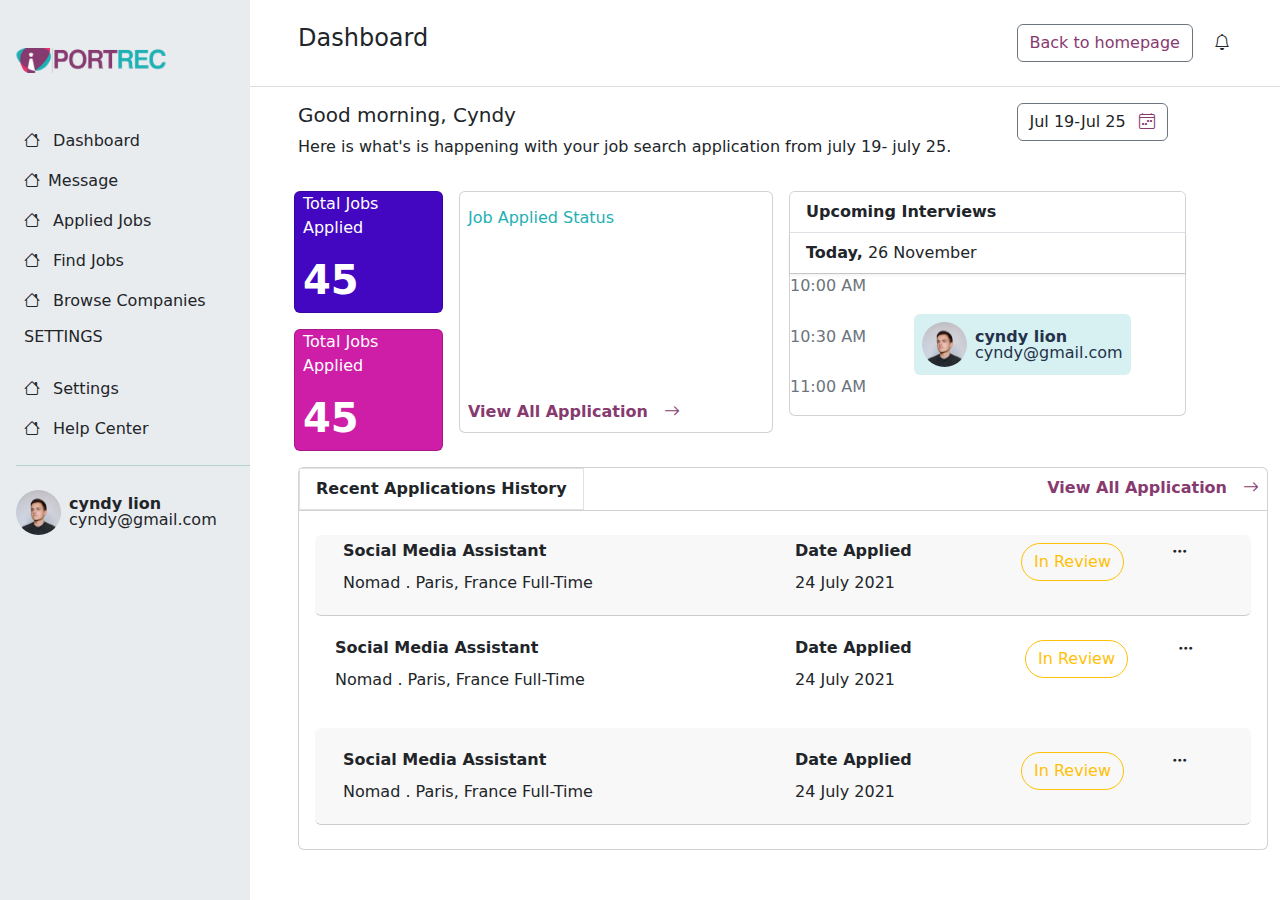
==== index.html @ 96288371 "portrec dashboard" ====
<!DOCTYPE html>
<html lang="en">
  <head>
    <meta charset="UTF-8" />
    <meta name="viewport" content="width=device-width, initial-scale=1.0" />
    <title>Portrec</title>
    <link rel="stylesheet" href="./css/styles.css" />
    <link rel="stylesheet" href="./icons/bootstrap-icons.min.css" />
    <link
      rel="stylesheet"
      href="https://cdn.jsdelivr.net/npm/bootstrap-icons@1.11.3/font/bootstrap-icons.min.css"
    />
    <link rel="stylesheet" href="./style.css">
  </head>
 

  <body>
    <div class="wrapper">
      <div class="sidebar ps-3">
        <div class="logo pt-5">
          <img
            src="./images/site_logo_1600674075 1.png"
            alt="img-fluid"
            class="img"
          />
        </div>
        <div class="mt-5 ps-2">
          <ul class="navbar-nav">
            <li class="nav-item">
              <a href="#" class="nav-link anchor text-capitalize"
                ><i class="bi bi-house pe-2"></i> Dashboard</a
              >
            </li>
            <li class="nav-item">
              <a href="#" class="nav-link anchor text-capitalize"
                ><i class="bi bi-house pe-2"></i>Message</a
              >
            </li>
            <li class="nav-item">
              <a href="#" class="nav-link anchor text-capitalize"
                ><i class="bi bi-house pe-2"></i> applied jobs</a
              >
            </li>
            <li class="nav-item">
              <a href="#" class="nav-link anchor text-capitalize"
                ><i class="bi bi-house pe-2"></i> find jobs</a
              >
            </li>
            <li class="nav-item">
              <a href="#" class="nav-link anchor text-capitalize"
                ><i class="bi bi-house pe-2"></i> browse companies</a
              >
            </li>
          </ul>
          <p class="text-uppercase py-1">settings</p>
          <ul class="navbar-nav mb-2">
            <li class="nav-item">
              <a href="#" class="nav-link anchor text-capitalize"
                ><i class="bi bi-house pe-2"></i> settings</a
              >
            </li>
            <li class="nav-item">
              <a href="#" class="nav-link anchor text-capitalize"
                ><i class="bi bi-house pe-2"></i> help center</a
              >
            </li>
          </ul>
        </div>

        <hr class="text-success w-100" />
        <div class="d-flex align-items-center mt-4">
          <img
            src="./images/alex-suprun-ZHvM3XIOHoE-unsplash 1.png"
            alt="img"
            class="img-fluid rounded-circle"
          />
          <div class="lh-1 ps-2">
            <span class="fw-bold">cyndy lion</span>
            <span><a class="nav-link ">cyndy@gmail.com</a></span>
          </div>
        </div>
      </div>

      <main class="main">

        
            <div class="container top">
                <div class="row my-4 mx-4">
                  <div class="col-md-9">
                    <h1 class="fs-4 navbar-brand">Dashboard</h1>
                  </div>
                  <div class="col-md-3  top-right ">
                    <a class="btn border-secondary " href="./landingpage.html" type="button">
                      Back to homepage
                    </a>
                    <i class="bi bi-bell ps-3"></i>
                  </div>
                 
                </div>
                
                <div class="col-md-3  ">
                <button class="btn btn-primary toggle" type="button" data-bs-toggle="offcanvas" data-bs-target="#staticBackdrop" aria-controls="staticBackdrop">
                    <i class="bi bi-list"></i>
                  </button>
                  
                  <div class="offcanvas offcanvas-start" data-bs-backdrop="static" tabindex="-1" id="staticBackdrop" aria-labelledby="staticBackdropLabel">
                    <div class="offcanvas-header">
                      <img src="./images/site_logo_1600674075 1.png" class="offcanvas-title  img" id="staticBackdropLabel">
                      <button type="button" class="btn-close" data-bs-dismiss="offcanvas" aria-label="Close"></button>
                    </div>
                    <div class="offcanvas-body">
                        <div class="mt-5 ps-2">
                            <ul class="navbar-nav">
                              <li class="nav-item">
                                <a href="#" class="nav-link anchor text-capitalize"
                                  ><i class="bi bi-house pe-2"></i> Dashboard</a
                                >
                              </li>
                              <li class="nav-item">
                                <a href="#" class="nav-link anchor text-capitalize"
                                  ><i class="bi bi-house pe-2"></i>Message</a
                                >
                              </li>
                              <li class="nav-item">
                                <a href="#" class="nav-link anchor text-capitalize"
                                  ><i class="bi bi-house pe-2"></i> applied jobs</a
                                >
                              </li>
                              <li class="nav-item">
                                <a href="#" class="nav-link anchor text-capitalize"
                                  ><i class="bi bi-house pe-2"></i> find jobs</a
                                >
                              </li>
                              <li class="nav-item">
                                <a href="#" class="nav-link anchor text-capitalize"
                                  ><i class="bi bi-house pe-2"></i> browse companies</a
                                >
                              </li>
                            </ul>
                            <p class="text-uppercase py-1">settings</p>
                            <ul class="navbar-nav mb-2">
                              <li class="nav-item">
                                <a href="#" class="nav-link anchor text-capitalize"
                                  ><i class="bi bi-house pe-2"></i> settings</a
                                >
                              </li>
                              <li class="nav-item">
                                <a href="#" class="nav-link anchor text-capitalize"
                                  ><i class="bi bi-house pe-2"></i> help center</a
                                >
                              </li>
                            </ul>
                          </div>
                          <hr class="text-success w-100" />
                          <a class="btn border-secondary " href="./landingpage.html" type="button">
                            Back to homepage
                          </a>
                          <i class="bi bi-bell ps-3"></i>
                          <div class="d-flex align-items-center mt-4">
                            <img
                              src="./images/alex-suprun-ZHvM3XIOHoE-unsplash 1.png"
                              alt="img"
                              class="img-fluid rounded-circle"
                            />
                            <div class="lh-1 ps-2">
                              <span class="fw-bold">cyndy lion</span>
                              <span><a class="nav-link ">cyndy@gmail.com</a></span>
                            </div>
                          </div>
                    </div>
                  </div>
              </div>
              </div>
        
        <hr class="text-secondary">

      <div class="container">
        <div class="row mx-4">
            <div class="col-md-9">
                <h3 class="fs-5">Good morning, Cyndy</h3>
                <p class="fw-light">Here is what's is happening with your job search application  from july 19- july 25.</p>
            </div>
            <div class="col-md-3 ">
                <button class="btn border-secondary border text-dark" type="button">Jul 19-Jul 25 <i class="bi bi-calendar4-week ps-2 "></i></button>

            </div>
        </div>
      </div>

      <div class="container mt-3">
        <div class="row g-3 ms-4">
            <div class="col-md-2">
                <div class="card ps-2 text-white top-div">
                    <p class=" text-capitalize">total jobs applied</p>
                    <h1 class="fw-bold">45</h1>
                </div>
                
                    <div class="card ps-2 text-white  down-div  mt-3">
                        <p class=" text-capitalize">total jobs applied</p>
                        <h1 class="fw-bold">45</h1>
                    </div>
                
            </div>
            <div class="col-md-4">
                <div class="card">
                    <h6 class="h6 text-capitalize  pt-3 text-shadow ps-2">job applied status</h6>
                    <div class="doughnut-chart">
                        <canvas id="myDoughnutChart" width="150" height="150"></canvas>

                    </div>
                    <a href="" class="text-capitalize nav-link a fw-bold p-2">view all application<i class="bi bi-arrow-right ps-3"></i></a>
                </div>
            </div>
            <div class="col-md-5">
                <div class="card">
                    <ul class="list-group list-group-flush">
                        <li class="list-group-item fw-bold text-capitalize">upcoming interviews</li>
                        <li class="list-group-item text-capitalize shadow-sm"><span class="fw-bold ">today,</span> 26 november</li>
                    </ul>
                    <div class="d-flex text-secondary align-items-center justify-content-round">
                        <p class="text-uppercase">10:00 am</p>

                        <hr>
                        
                    </div>
                    <div class="d-flex text-secondary align-items-center justify-content-round">
                        <p class="text-uppercase">10:30 am</p>
                        <div class="d-flex align-items-center ms-5 timer-box p-2 rounded">
                            <img
                              src="./images/alex-suprun-ZHvM3XIOHoE-unsplash 1.png"
                              alt="img"
                              class="img-fluid rounded-circle"
                            />
                            <div class="lh-1 ps-2 ">
                              <span class="fw-bold">cyndy lion</span>
                              <span><a class="nav-link">cyndy@gmail.com</a></span>
                            </div>
                          </div>
                        
                    </div>
                    <div class="d-flex text-secondary align-items-center justify-content-round">
                        <p class="text-uppercase">11:00 am</p>

                        <hr>
                        
                    </div>
                </div>
            </div>
        </div>
      </div>
       <div class="container mt-3">
        <div class="row ms-4">
            <div class="col-md-12">
                <div class="card">
                   
                    <ul class="list-group list-group-flush ">
                        <div class="d-flex justify-content-between ">
                        <li class="list-group-item fw-bold text-capitalize">Recent Applications History</li>
                        <a href="" class="text-capitalize nav-link a fw-bold p-2 text-end">view all application<i class="bi bi-arrow-right ps-3"></i></a>
                    </div>
                      </ul>
                   <div class="card-header mx-3 my-4 rounded lh-1 ">
                    <div class="container">
                        <div class="row">
                            <div class="col-md-6">
                                <div class="d-flex">

                                    <div>
                                        <p class="fw-bold">Social Media Assistant</p>
                                        <p class="fw-light text-capitalize">nomad . paris, france full-time</p>
                                    </div>
                                </div>
                            </div>

                            <div class="col-md-3">
                                <p class="fw-bold text-capitalize">date applied</p>
                                <span class="fw-light text-capitalize">24 july 2021</span>
                            </div>
                            <div class="col-md-2">
                                <button class="btn text-warning border-warning text-capitalize rounded-pill">in review</button>
                            </div>
                            <div class="col-md-1">
                                <i class="bi bi-three-dots"></i>
                            </div>
                        </div>
                    </div>
                   </div>
                   <div class="card-text mx-4  rounded lh-1 ">
                    <div class="container">
                        <div class="row">
                            <div class="col-md-6">
                                <div class="d-flex">

                                    <div>
                                        <p class="fw-bold">Social Media Assistant</p>
                                        <p class="fw-light text-capitalize">nomad . paris, france full-time</p>
                                    </div>
                                </div>
                            </div>

                            <div class="col-md-3">
                                <p class="fw-bold text-capitalize">date applied</p>
                                <span class="fw-light text-capitalize">24 july 2021</span>
                            </div>
                            <div class="col-md-2">
                                <button class="btn text-warning border-warning text-capitalize rounded-pill">in review</button>
                            </div>
                            <div class="col-md-1">
                                <i class="bi bi-three-dots"></i>
                            </div>
                        </div>
                    </div>
                   </div>

                   <div class="card-header mx-3 my-4 rounded lh-1 ">
                    <div class="container ">
                        <div class="row pt-3">
                            <div class="col-md-6">
                                <div class="d-flex">

                                    <div>
                                        <p class="fw-bold">Social Media Assistant</p>
                                        <p class="fw-light text-capitalize">nomad . paris, france full-time</p>
                                    </div>
                                </div>
                            </div>

                            <div class="col-md-3">
                                <p class="fw-bold text-capitalize">date applied</p>
                                <span class="fw-light text-capitalize">24 july 2021</span>
                            </div>
                            <div class="col-md-2">
                                <button class="btn text-warning border-warning text-capitalize rounded-pill">in review</button>
                            </div>
                            <div class="col-md-1">
                                <i class="bi bi-three-dots"></i>
                            </div>
                        </div>
                    </div>
                   </div>
                </div>
            </div>
        </div>
       </div>
       
      </main>
    </div>
    <script src="./js/doc.js">
        // Get the context of the canvas element we want to select
  var ctx = document.getElementById("myDoughnutChart").getContext("3d");

// Create the data for the chart
var data = {
  labels: ["Red", "Blue", "Yellow"],
  datasets: [{
    data: [300, 50, 100],
    backgroundColor: ["#FF6384", "#1EB0B4", "#FFCE56"],
    hoverBackgroundColor: ["#FF6384", "#1EB0B4", "#FFCE56"]
  }]
};

// Create the doughnut chart
var myDoughnutChart = new Chart(ctx, {
  type: 'doughnut',
  data: data
});
    </script>
  </body>
</html>
---- css/styles.css ----
@charset "UTF-8";/*!
 * Bootstrap  v5.3.3 (https://getbootstrap.com/)
 * Copyright 2011-2024 The Bootstrap Authors
 * Licensed under MIT (https://github.com/twbs/bootstrap/blob/main/LICENSE)
 */:root,[data-bs-theme=light]{--bs-blue:#0d6efd;--bs-indigo:#6610f2;--bs-purple:#6f42c1;--bs-pink:#d63384;--bs-red:#dc3545;--bs-orange:#fd7e14;--bs-yellow:#ffc107;--bs-green:#198754;--bs-teal:#20c997;--bs-cyan:#0dcaf0;--bs-black:#000;--bs-white:#fff;--bs-gray:#6c757d;--bs-gray-dark:#343a40;--bs-gray-100:#f8f9fa;--bs-gray-200:#e9ecef;--bs-gray-300:#dee2e6;--bs-gray-400:#ced4da;--bs-gray-500:#adb5bd;--bs-gray-600:#6c757d;--bs-gray-700:#495057;--bs-gray-800:#343a40;--bs-gray-900:#212529;--bs-primary:#0d6efd;--bs-secondary:#6c757d;--bs-success:#198754;--bs-info:#0dcaf0;--bs-warning:#ffc107;--bs-danger:#dc3545;--bs-light:#f8f9fa;--bs-dark:#212529;--bs-primary-rgb:13,110,253;--bs-secondary-rgb:108,117,125;--bs-success-rgb:25,135,84;--bs-info-rgb:13,202,240;--bs-warning-rgb:255,193,7;--bs-danger-rgb:220,53,69;--bs-light-rgb:248,249,250;--bs-dark-rgb:33,37,41;--bs-primary-text-emphasis:#052c65;--bs-secondary-text-emphasis:#2b2f32;--bs-success-text-emphasis:#0a3622;--bs-info-text-emphasis:#055160;--bs-warning-text-emphasis:#664d03;--bs-danger-text-emphasis:#58151c;--bs-light-text-emphasis:#495057;--bs-dark-text-emphasis:#495057;--bs-primary-bg-subtle:#cfe2ff;--bs-secondary-bg-subtle:#e2e3e5;--bs-success-bg-subtle:#d1e7dd;--bs-info-bg-subtle:#cff4fc;--bs-warning-bg-subtle:#fff3cd;--bs-danger-bg-subtle:#f8d7da;--bs-light-bg-subtle:#fcfcfd;--bs-dark-bg-subtle:#ced4da;--bs-primary-border-subtle:#9ec5fe;--bs-secondary-border-subtle:#c4c8cb;--bs-success-border-subtle:#a3cfbb;--bs-info-border-subtle:#9eeaf9;--bs-warning-border-subtle:#ffe69c;--bs-danger-border-subtle:#f1aeb5;--bs-light-border-subtle:#e9ecef;--bs-dark-border-subtle:#adb5bd;--bs-white-rgb:255,255,255;--bs-black-rgb:0,0,0;--bs-font-sans-serif:system-ui,-apple-system,"Segoe UI",Roboto,"Helvetica Neue","Noto Sans","Liberation Sans",Arial,sans-serif,"Apple Color Emoji","Segoe UI Emoji","Segoe UI Symbol","Noto Color Emoji";--bs-font-monospace:SFMono-Regular,Menlo,Monaco,Consolas,"Liberation Mono","Courier New",monospace;--bs-gradient:linear-gradient(180deg, rgba(255, 255, 255, 0.15), rgba(255, 255, 255, 0));--bs-body-font-family:var(--bs-font-sans-serif);--bs-body-font-size:1rem;--bs-body-font-weight:400;--bs-body-line-height:1.5;--bs-body-color:#212529;--bs-body-color-rgb:33,37,41;--bs-body-bg:#fff;--bs-body-bg-rgb:255,255,255;--bs-emphasis-color:#000;--bs-emphasis-color-rgb:0,0,0;--bs-secondary-color:rgba(33, 37, 41, 0.75);--bs-secondary-color-rgb:33,37,41;--bs-secondary-bg:#e9ecef;--bs-secondary-bg-rgb:233,236,239;--bs-tertiary-color:rgba(33, 37, 41, 0.5);--bs-tertiary-color-rgb:33,37,41;--bs-tertiary-bg:#f8f9fa;--bs-tertiary-bg-rgb:248,249,250;--bs-heading-color:inherit;--bs-link-color:#0d6efd;--bs-link-color-rgb:13,110,253;--bs-link-decoration:underline;--bs-link-hover-color:#0a58ca;--bs-link-hover-color-rgb:10,88,202;--bs-code-color:#d63384;--bs-highlight-color:#212529;--bs-highlight-bg:#fff3cd;--bs-border-width:1px;--bs-border-style:solid;--bs-border-color:#dee2e6;--bs-border-color-translucent:rgba(0, 0, 0, 0.175);--bs-border-radius:0.375rem;--bs-border-radius-sm:0.25rem;--bs-border-radius-lg:0.5rem;--bs-border-radius-xl:1rem;--bs-border-radius-xxl:2rem;--bs-border-radius-2xl:var(--bs-border-radius-xxl);--bs-border-radius-pill:50rem;--bs-box-shadow:0 0.5rem 1rem rgba(0, 0, 0, 0.15);--bs-box-shadow-sm:0 0.125rem 0.25rem rgba(0, 0, 0, 0.075);--bs-box-shadow-lg:0 1rem 3rem rgba(0, 0, 0, 0.175);--bs-box-shadow-inset:inset 0 1px 2px rgba(0, 0, 0, 0.075);--bs-focus-ring-width:0.25rem;--bs-focus-ring-opacity:0.25;--bs-focus-ring-color:rgba(13, 110, 253, 0.25);--bs-form-valid-color:#198754;--bs-form-valid-border-color:#198754;--bs-form-invalid-color:#dc3545;--bs-form-invalid-border-color:#dc3545}[data-bs-theme=dark]{color-scheme:dark;--bs-body-color:#dee2e6;--bs-body-color-rgb:222,226,230;--bs-body-bg:#212529;--bs-body-bg-rgb:33,37,41;--bs-emphasis-color:#fff;--bs-emphasis-color-rgb:255,255,255;--bs-secondary-color:rgba(222, 226, 230, 0.75);--bs-secondary-color-rgb:222,226,230;--bs-secondary-bg:#343a40;--bs-secondary-bg-rgb:52,58,64;--bs-tertiary-color:rgba(222, 226, 230, 0.5);--bs-tertiary-color-rgb:222,226,230;--bs-tertiary-bg:#2b3035;--bs-tertiary-bg-rgb:43,48,53;--bs-primary-text-emphasis:#6ea8fe;--bs-secondary-text-emphasis:#a7acb1;--bs-success-text-emphasis:#75b798;--bs-info-text-emphasis:#6edff6;--bs-warning-text-emphasis:#ffda6a;--bs-danger-text-emphasis:#ea868f;--bs-light-text-emphasis:#f8f9fa;--bs-dark-text-emphasis:#dee2e6;--bs-primary-bg-subtle:#031633;--bs-secondary-bg-subtle:#161719;--bs-success-bg-subtle:#051b11;--bs-info-bg-subtle:#032830;--bs-warning-bg-subtle:#332701;--bs-danger-bg-subtle:#2c0b0e;--bs-light-bg-subtle:#343a40;--bs-dark-bg-subtle:#1a1d20;--bs-primary-border-subtle:#084298;--bs-secondary-border-subtle:#41464b;--bs-success-border-subtle:#0f5132;--bs-info-border-subtle:#087990;--bs-warning-border-subtle:#997404;--bs-danger-border-subtle:#842029;--bs-light-border-subtle:#495057;--bs-dark-border-subtle:#343a40;--bs-heading-color:inherit;--bs-link-color:#6ea8fe;--bs-link-hover-color:#8bb9fe;--bs-link-color-rgb:110,168,254;--bs-link-hover-color-rgb:139,185,254;--bs-code-color:#e685b5;--bs-highlight-color:#dee2e6;--bs-highlight-bg:#664d03;--bs-border-color:#495057;--bs-border-color-translucent:rgba(255, 255, 255, 0.15);--bs-form-valid-color:#75b798;--bs-form-valid-border-color:#75b798;--bs-form-invalid-color:#ea868f;--bs-form-invalid-border-color:#ea868f}*,::after,::before{box-sizing:border-box}@media (prefers-reduced-motion:no-preference){:root{scroll-behavior:smooth}}body{margin:0;font-family:var(--bs-body-font-family);font-size:var(--bs-body-font-size);font-weight:var(--bs-body-font-weight);line-height:var(--bs-body-line-height);color:var(--bs-body-color);text-align:var(--bs-body-text-align);background-color:var(--bs-body-bg);-webkit-text-size-adjust:100%;-webkit-tap-highlight-color:transparent}hr{margin:1rem 0;color:inherit;border:0;border-top:var(--bs-border-width) solid;opacity:.25}.h1,.h2,.h3,.h4,.h5,.h6,h1,h2,h3,h4,h5,h6{margin-top:0;margin-bottom:.5rem;font-weight:500;line-height:1.2;color:var(--bs-heading-color)}.h1,h1{font-size:calc(1.375rem + 1.5vw)}@media (min-width:1200px){.h1,h1{font-size:2.5rem}}.h2,h2{font-size:calc(1.325rem + .9vw)}@media (min-width:1200px){.h2,h2{font-size:2rem}}.h3,h3{font-size:calc(1.3rem + .6vw)}@media (min-width:1200px){.h3,h3{font-size:1.75rem}}.h4,h4{font-size:calc(1.275rem + .3vw)}@media (min-width:1200px){.h4,h4{font-size:1.5rem}}.h5,h5{font-size:1.25rem}.h6,h6{font-size:1rem}p{margin-top:0;margin-bottom:1rem}abbr[title]{-webkit-text-decoration:underline dotted;text-decoration:underline dotted;cursor:help;-webkit-text-decoration-skip-ink:none;text-decoration-skip-ink:none}address{margin-bottom:1rem;font-style:normal;line-height:inherit}ol,ul{padding-left:2rem}dl,ol,ul{margin-top:0;margin-bottom:1rem}ol ol,ol ul,ul ol,ul ul{margin-bottom:0}dt{font-weight:700}dd{margin-bottom:.5rem;margin-left:0}blockquote{margin:0 0 1rem}b,strong{font-weight:bolder}.small,small{font-size:.875em}.mark,mark{padding:.1875em;color:var(--bs-highlight-color);background-color:var(--bs-highlight-bg)}sub,sup{position:relative;font-size:.75em;line-height:0;vertical-align:baseline}sub{bottom:-.25em}sup{top:-.5em}a{color:rgba(var(--bs-link-color-rgb),var(--bs-link-opacity,1));text-decoration:underline}a:hover{--bs-link-color-rgb:var(--bs-link-hover-color-rgb)}a:not([href]):not([class]),a:not([href]):not([class]):hover{color:inherit;text-decoration:none}code,kbd,pre,samp{font-family:var(--bs-font-monospace);font-size:1em}pre{display:block;margin-top:0;margin-bottom:1rem;overflow:auto;font-size:.875em}pre code{font-size:inherit;color:inherit;word-break:normal}code{font-size:.875em;color:var(--bs-code-color);word-wrap:break-word}a>code{color:inherit}kbd{padding:.1875rem .375rem;font-size:.875em;color:var(--bs-body-bg);background-color:var(--bs-body-color);border-radius:.25rem}kbd kbd{padding:0;font-size:1em}figure{margin:0 0 1rem}img,svg{vertical-align:middle}table{caption-side:bottom;border-collapse:collapse}caption{padding-top:.5rem;padding-bottom:.5rem;color:var(--bs-secondary-color);text-align:left}th{text-align:inherit;text-align:-webkit-match-parent}tbody,td,tfoot,th,thead,tr{border-color:inherit;border-style:solid;border-width:0}label{display:inline-block}button{border-radius:0}button:focus:not(:focus-visible){outline:0}button,input,optgroup,select,textarea{margin:0;font-family:inherit;font-size:inherit;line-height:inherit}button,select{text-transform:none}[role=button]{cursor:pointer}select{word-wrap:normal}select:disabled{opacity:1}[list]:not([type=date]):not([type=datetime-local]):not([type=month]):not([type=week]):not([type=time])::-webkit-calendar-picker-indicator{display:none!important}[type=button],[type=reset],[type=submit],button{-webkit-appearance:button}[type=button]:not(:disabled),[type=reset]:not(:disabled),[type=submit]:not(:disabled),button:not(:disabled){cursor:pointer}::-moz-focus-inner{padding:0;border-style:none}textarea{resize:vertical}fieldset{min-width:0;padding:0;margin:0;border:0}legend{float:left;width:100%;padding:0;margin-bottom:.5rem;font-size:calc(1.275rem + .3vw);line-height:inherit}@media (min-width:1200px){legend{font-size:1.5rem}}legend+*{clear:left}::-webkit-datetime-edit-day-field,::-webkit-datetime-edit-fields-wrapper,::-webkit-datetime-edit-hour-field,::-webkit-datetime-edit-minute,::-webkit-datetime-edit-month-field,::-webkit-datetime-edit-text,::-webkit-datetime-edit-year-field{padding:0}::-webkit-inner-spin-button{height:auto}[type=search]{-webkit-appearance:textfield;outline-offset:-2px}::-webkit-search-decoration{-webkit-appearance:none}::-webkit-color-swatch-wrapper{padding:0}::-webkit-file-upload-button{font:inherit;-webkit-appearance:button}::file-selector-button{font:inherit;-webkit-appearance:button}output{display:inline-block}iframe{border:0}summary{display:list-item;cursor:pointer}progress{vertical-align:baseline}[hidden]{display:none!important}.lead{font-size:1.25rem;font-weight:300}.display-1{font-size:calc(1.625rem + 4.5vw);font-weight:300;line-height:1.2}@media (min-width:1200px){.display-1{font-size:5rem}}.display-2{font-size:calc(1.575rem + 3.9vw);font-weight:300;line-height:1.2}@media (min-width:1200px){.display-2{font-size:4.5rem}}.display-3{font-size:calc(1.525rem + 3.3vw);font-weight:300;line-height:1.2}@media (min-width:1200px){.display-3{font-size:4rem}}.display-4{font-size:calc(1.475rem + 2.7vw);font-weight:300;line-height:1.2}@media (min-width:1200px){.display-4{font-size:3.5rem}}.display-5{font-size:calc(1.425rem + 2.1vw);font-weight:300;line-height:1.2}@media (min-width:1200px){.display-5{font-size:3rem}}.display-6{font-size:calc(1.375rem + 1.5vw);font-weight:300;line-height:1.2}@media (min-width:1200px){.display-6{font-size:2.5rem}}.list-unstyled{padding-left:0;list-style:none}.list-inline{padding-left:0;list-style:none}.list-inline-item{display:inline-block}.list-inline-item:not(:last-child){margin-right:.5rem}.initialism{font-size:.875em;text-transform:uppercase}.blockquote{margin-bottom:1rem;font-size:1.25rem}.blockquote>:last-child{margin-bottom:0}.blockquote-footer{margin-top:-1rem;margin-bottom:1rem;font-size:.875em;color:#6c757d}.blockquote-footer::before{content:"— "}.img-fluid{max-width:100%;height:auto}.img-thumbnail{padding:.25rem;background-color:var(--bs-body-bg);border:var(--bs-border-width) solid var(--bs-border-color);border-radius:var(--bs-border-radius);max-width:100%;height:auto}.figure{display:inline-block}.figure-img{margin-bottom:.5rem;line-height:1}.figure-caption{font-size:.875em;color:var(--bs-secondary-color)}.container,.container-fluid,.container-lg,.container-md,.container-sm,.container-xl,.container-xxl{--bs-gutter-x:1.5rem;--bs-gutter-y:0;width:100%;padding-right:calc(var(--bs-gutter-x) * .5);padding-left:calc(var(--bs-gutter-x) * .5);margin-right:auto;margin-left:auto}@media (min-width:576px){.container,.container-sm{max-width:540px}}@media (min-width:768px){.container,.container-md,.container-sm{max-width:720px}}@media (min-width:992px){.container,.container-lg,.container-md,.container-sm{max-width:960px}}@media (min-width:1200px){.container,.container-lg,.container-md,.container-sm,.container-xl{max-width:1140px}}@media (min-width:1400px){.container,.container-lg,.container-md,.container-sm,.container-xl,.container-xxl{max-width:1320px}}:root{--bs-breakpoint-xs:0;--bs-breakpoint-sm:576px;--bs-breakpoint-md:768px;--bs-breakpoint-lg:992px;--bs-breakpoint-xl:1200px;--bs-breakpoint-xxl:1400px}.row{--bs-gutter-x:1.5rem;--bs-gutter-y:0;display:flex;flex-wrap:wrap;margin-top:calc(-1 * var(--bs-gutter-y));margin-right:calc(-.5 * var(--bs-gutter-x));margin-left:calc(-.5 * var(--bs-gutter-x))}.row>*{flex-shrink:0;width:100%;max-width:100%;padding-right:calc(var(--bs-gutter-x) * .5);padding-left:calc(var(--bs-gutter-x) * .5);margin-top:var(--bs-gutter-y)}.col{flex:1 0 0%}.row-cols-auto>*{flex:0 0 auto;width:auto}.row-cols-1>*{flex:0 0 auto;width:100%}.row-cols-2>*{flex:0 0 auto;width:50%}.row-cols-3>*{flex:0 0 auto;width:33.33333333%}.row-cols-4>*{flex:0 0 auto;width:25%}.row-cols-5>*{flex:0 0 auto;width:20%}.row-cols-6>*{flex:0 0 auto;width:16.66666667%}.col-auto{flex:0 0 auto;width:auto}.col-1{flex:0 0 auto;width:8.33333333%}.col-2{flex:0 0 auto;width:16.66666667%}.col-3{flex:0 0 auto;width:25%}.col-4{flex:0 0 auto;width:33.33333333%}.col-5{flex:0 0 auto;width:41.66666667%}.col-6{flex:0 0 auto;width:50%}.col-7{flex:0 0 auto;width:58.33333333%}.col-8{flex:0 0 auto;width:66.66666667%}.col-9{flex:0 0 auto;width:75%}.col-10{flex:0 0 auto;width:83.33333333%}.col-11{flex:0 0 auto;width:91.66666667%}.col-12{flex:0 0 auto;width:100%}.offset-1{margin-left:8.33333333%}.offset-2{margin-left:16.66666667%}.offset-3{margin-left:25%}.offset-4{margin-left:33.33333333%}.offset-5{margin-left:41.66666667%}.offset-6{margin-left:50%}.offset-7{margin-left:58.33333333%}.offset-8{margin-left:66.66666667%}.offset-9{margin-left:75%}.offset-10{margin-left:83.33333333%}.offset-11{margin-left:91.66666667%}.g-0,.gx-0{--bs-gutter-x:0}.g-0,.gy-0{--bs-gutter-y:0}.g-1,.gx-1{--bs-gutter-x:0.25rem}.g-1,.gy-1{--bs-gutter-y:0.25rem}.g-2,.gx-2{--bs-gutter-x:0.5rem}.g-2,.gy-2{--bs-gutter-y:0.5rem}.g-3,.gx-3{--bs-gutter-x:1rem}.g-3,.gy-3{--bs-gutter-y:1rem}.g-4,.gx-4{--bs-gutter-x:1.5rem}.g-4,.gy-4{--bs-gutter-y:1.5rem}.g-5,.gx-5{--bs-gutter-x:3rem}.g-5,.gy-5{--bs-gutter-y:3rem}@media (min-width:576px){.col-sm{flex:1 0 0%}.row-cols-sm-auto>*{flex:0 0 auto;width:auto}.row-cols-sm-1>*{flex:0 0 auto;width:100%}.row-cols-sm-2>*{flex:0 0 auto;width:50%}.row-cols-sm-3>*{flex:0 0 auto;width:33.33333333%}.row-cols-sm-4>*{flex:0 0 auto;width:25%}.row-cols-sm-5>*{flex:0 0 auto;width:20%}.row-cols-sm-6>*{flex:0 0 auto;width:16.66666667%}.col-sm-auto{flex:0 0 auto;width:auto}.col-sm-1{flex:0 0 auto;width:8.33333333%}.col-sm-2{flex:0 0 auto;width:16.66666667%}.col-sm-3{flex:0 0 auto;width:25%}.col-sm-4{flex:0 0 auto;width:33.33333333%}.col-sm-5{flex:0 0 auto;width:41.66666667%}.col-sm-6{flex:0 0 auto;width:50%}.col-sm-7{flex:0 0 auto;width:58.33333333%}.col-sm-8{flex:0 0 auto;width:66.66666667%}.col-sm-9{flex:0 0 auto;width:75%}.col-sm-10{flex:0 0 auto;width:83.33333333%}.col-sm-11{flex:0 0 auto;width:91.66666667%}.col-sm-12{flex:0 0 auto;width:100%}.offset-sm-0{margin-left:0}.offset-sm-1{margin-left:8.33333333%}.offset-sm-2{margin-left:16.66666667%}.offset-sm-3{margin-left:25%}.offset-sm-4{margin-left:33.33333333%}.offset-sm-5{margin-left:41.66666667%}.offset-sm-6{margin-left:50%}.offset-sm-7{margin-left:58.33333333%}.offset-sm-8{margin-left:66.66666667%}.offset-sm-9{margin-left:75%}.offset-sm-10{margin-left:83.33333333%}.offset-sm-11{margin-left:91.66666667%}.g-sm-0,.gx-sm-0{--bs-gutter-x:0}.g-sm-0,.gy-sm-0{--bs-gutter-y:0}.g-sm-1,.gx-sm-1{--bs-gutter-x:0.25rem}.g-sm-1,.gy-sm-1{--bs-gutter-y:0.25rem}.g-sm-2,.gx-sm-2{--bs-gutter-x:0.5rem}.g-sm-2,.gy-sm-2{--bs-gutter-y:0.5rem}.g-sm-3,.gx-sm-3{--bs-gutter-x:1rem}.g-sm-3,.gy-sm-3{--bs-gutter-y:1rem}.g-sm-4,.gx-sm-4{--bs-gutter-x:1.5rem}.g-sm-4,.gy-sm-4{--bs-gutter-y:1.5rem}.g-sm-5,.gx-sm-5{--bs-gutter-x:3rem}.g-sm-5,.gy-sm-5{--bs-gutter-y:3rem}}@media (min-width:768px){.col-md{flex:1 0 0%}.row-cols-md-auto>*{flex:0 0 auto;width:auto}.row-cols-md-1>*{flex:0 0 auto;width:100%}.row-cols-md-2>*{flex:0 0 auto;width:50%}.row-cols-md-3>*{flex:0 0 auto;width:33.33333333%}.row-cols-md-4>*{flex:0 0 auto;width:25%}.row-cols-md-5>*{flex:0 0 auto;width:20%}.row-cols-md-6>*{flex:0 0 auto;width:16.66666667%}.col-md-auto{flex:0 0 auto;width:auto}.col-md-1{flex:0 0 auto;width:8.33333333%}.col-md-2{flex:0 0 auto;width:16.66666667%}.col-md-3{flex:0 0 auto;width:25%}.col-md-4{flex:0 0 auto;width:33.33333333%}.col-md-5{flex:0 0 auto;width:41.66666667%}.col-md-6{flex:0 0 auto;width:50%}.col-md-7{flex:0 0 auto;width:58.33333333%}.col-md-8{flex:0 0 auto;width:66.66666667%}.col-md-9{flex:0 0 auto;width:75%}.col-md-10{flex:0 0 auto;width:83.33333333%}.col-md-11{flex:0 0 auto;width:91.66666667%}.col-md-12{flex:0 0 auto;width:100%}.offset-md-0{margin-left:0}.offset-md-1{margin-left:8.33333333%}.offset-md-2{margin-left:16.66666667%}.offset-md-3{margin-left:25%}.offset-md-4{margin-left:33.33333333%}.offset-md-5{margin-left:41.66666667%}.offset-md-6{margin-left:50%}.offset-md-7{margin-left:58.33333333%}.offset-md-8{margin-left:66.66666667%}.offset-md-9{margin-left:75%}.offset-md-10{margin-left:83.33333333%}.offset-md-11{margin-left:91.66666667%}.g-md-0,.gx-md-0{--bs-gutter-x:0}.g-md-0,.gy-md-0{--bs-gutter-y:0}.g-md-1,.gx-md-1{--bs-gutter-x:0.25rem}.g-md-1,.gy-md-1{--bs-gutter-y:0.25rem}.g-md-2,.gx-md-2{--bs-gutter-x:0.5rem}.g-md-2,.gy-md-2{--bs-gutter-y:0.5rem}.g-md-3,.gx-md-3{--bs-gutter-x:1rem}.g-md-3,.gy-md-3{--bs-gutter-y:1rem}.g-md-4,.gx-md-4{--bs-gutter-x:1.5rem}.g-md-4,.gy-md-4{--bs-gutter-y:1.5rem}.g-md-5,.gx-md-5{--bs-gutter-x:3rem}.g-md-5,.gy-md-5{--bs-gutter-y:3rem}}@media (min-width:992px){.col-lg{flex:1 0 0%}.row-cols-lg-auto>*{flex:0 0 auto;width:auto}.row-cols-lg-1>*{flex:0 0 auto;width:100%}.row-cols-lg-2>*{flex:0 0 auto;width:50%}.row-cols-lg-3>*{flex:0 0 auto;width:33.33333333%}.row-cols-lg-4>*{flex:0 0 auto;width:25%}.row-cols-lg-5>*{flex:0 0 auto;width:20%}.row-cols-lg-6>*{flex:0 0 auto;width:16.66666667%}.col-lg-auto{flex:0 0 auto;width:auto}.col-lg-1{flex:0 0 auto;width:8.33333333%}.col-lg-2{flex:0 0 auto;width:16.66666667%}.col-lg-3{flex:0 0 auto;width:25%}.col-lg-4{flex:0 0 auto;width:33.33333333%}.col-lg-5{flex:0 0 auto;width:41.66666667%}.col-lg-6{flex:0 0 auto;width:50%}.col-lg-7{flex:0 0 auto;width:58.33333333%}.col-lg-8{flex:0 0 auto;width:66.66666667%}.col-lg-9{flex:0 0 auto;width:75%}.col-lg-10{flex:0 0 auto;width:83.33333333%}.col-lg-11{flex:0 0 auto;width:91.66666667%}.col-lg-12{flex:0 0 auto;width:100%}.offset-lg-0{margin-left:0}.offset-lg-1{margin-left:8.33333333%}.offset-lg-2{margin-left:16.66666667%}.offset-lg-3{margin-left:25%}.offset-lg-4{margin-left:33.33333333%}.offset-lg-5{margin-left:41.66666667%}.offset-lg-6{margin-left:50%}.offset-lg-7{margin-left:58.33333333%}.offset-lg-8{margin-left:66.66666667%}.offset-lg-9{margin-left:75%}.offset-lg-10{margin-left:83.33333333%}.offset-lg-11{margin-left:91.66666667%}.g-lg-0,.gx-lg-0{--bs-gutter-x:0}.g-lg-0,.gy-lg-0{--bs-gutter-y:0}.g-lg-1,.gx-lg-1{--bs-gutter-x:0.25rem}.g-lg-1,.gy-lg-1{--bs-gutter-y:0.25rem}.g-lg-2,.gx-lg-2{--bs-gutter-x:0.5rem}.g-lg-2,.gy-lg-2{--bs-gutter-y:0.5rem}.g-lg-3,.gx-lg-3{--bs-gutter-x:1rem}.g-lg-3,.gy-lg-3{--bs-gutter-y:1rem}.g-lg-4,.gx-lg-4{--bs-gutter-x:1.5rem}.g-lg-4,.gy-lg-4{--bs-gutter-y:1.5rem}.g-lg-5,.gx-lg-5{--bs-gutter-x:3rem}.g-lg-5,.gy-lg-5{--bs-gutter-y:3rem}}@media (min-width:1200px){.col-xl{flex:1 0 0%}.row-cols-xl-auto>*{flex:0 0 auto;width:auto}.row-cols-xl-1>*{flex:0 0 auto;width:100%}.row-cols-xl-2>*{flex:0 0 auto;width:50%}.row-cols-xl-3>*{flex:0 0 auto;width:33.33333333%}.row-cols-xl-4>*{flex:0 0 auto;width:25%}.row-cols-xl-5>*{flex:0 0 auto;width:20%}.row-cols-xl-6>*{flex:0 0 auto;width:16.66666667%}.col-xl-auto{flex:0 0 auto;width:auto}.col-xl-1{flex:0 0 auto;width:8.33333333%}.col-xl-2{flex:0 0 auto;width:16.66666667%}.col-xl-3{flex:0 0 auto;width:25%}.col-xl-4{flex:0 0 auto;width:33.33333333%}.col-xl-5{flex:0 0 auto;width:41.66666667%}.col-xl-6{flex:0 0 auto;width:50%}.col-xl-7{flex:0 0 auto;width:58.33333333%}.col-xl-8{flex:0 0 auto;width:66.66666667%}.col-xl-9{flex:0 0 auto;width:75%}.col-xl-10{flex:0 0 auto;width:83.33333333%}.col-xl-11{flex:0 0 auto;width:91.66666667%}.col-xl-12{flex:0 0 auto;width:100%}.offset-xl-0{margin-left:0}.offset-xl-1{margin-left:8.33333333%}.offset-xl-2{margin-left:16.66666667%}.offset-xl-3{margin-left:25%}.offset-xl-4{margin-left:33.33333333%}.offset-xl-5{margin-left:41.66666667%}.offset-xl-6{margin-left:50%}.offset-xl-7{margin-left:58.33333333%}.offset-xl-8{margin-left:66.66666667%}.offset-xl-9{margin-left:75%}.offset-xl-10{margin-left:83.33333333%}.offset-xl-11{margin-left:91.66666667%}.g-xl-0,.gx-xl-0{--bs-gutter-x:0}.g-xl-0,.gy-xl-0{--bs-gutter-y:0}.g-xl-1,.gx-xl-1{--bs-gutter-x:0.25rem}.g-xl-1,.gy-xl-1{--bs-gutter-y:0.25rem}.g-xl-2,.gx-xl-2{--bs-gutter-x:0.5rem}.g-xl-2,.gy-xl-2{--bs-gutter-y:0.5rem}.g-xl-3,.gx-xl-3{--bs-gutter-x:1rem}.g-xl-3,.gy-xl-3{--bs-gutter-y:1rem}.g-xl-4,.gx-xl-4{--bs-gutter-x:1.5rem}.g-xl-4,.gy-xl-4{--bs-gutter-y:1.5rem}.g-xl-5,.gx-xl-5{--bs-gutter-x:3rem}.g-xl-5,.gy-xl-5{--bs-gutter-y:3rem}}@media (min-width:1400px){.col-xxl{flex:1 0 0%}.row-cols-xxl-auto>*{flex:0 0 auto;width:auto}.row-cols-xxl-1>*{flex:0 0 auto;width:100%}.row-cols-xxl-2>*{flex:0 0 auto;width:50%}.row-cols-xxl-3>*{flex:0 0 auto;width:33.33333333%}.row-cols-xxl-4>*{flex:0 0 auto;width:25%}.row-cols-xxl-5>*{flex:0 0 auto;width:20%}.row-cols-xxl-6>*{flex:0 0 auto;width:16.66666667%}.col-xxl-auto{flex:0 0 auto;width:auto}.col-xxl-1{flex:0 0 auto;width:8.33333333%}.col-xxl-2{flex:0 0 auto;width:16.66666667%}.col-xxl-3{flex:0 0 auto;width:25%}.col-xxl-4{flex:0 0 auto;width:33.33333333%}.col-xxl-5{flex:0 0 auto;width:41.66666667%}.col-xxl-6{flex:0 0 auto;width:50%}.col-xxl-7{flex:0 0 auto;width:58.33333333%}.col-xxl-8{flex:0 0 auto;width:66.66666667%}.col-xxl-9{flex:0 0 auto;width:75%}.col-xxl-10{flex:0 0 auto;width:83.33333333%}.col-xxl-11{flex:0 0 auto;width:91.66666667%}.col-xxl-12{flex:0 0 auto;width:100%}.offset-xxl-0{margin-left:0}.offset-xxl-1{margin-left:8.33333333%}.offset-xxl-2{margin-left:16.66666667%}.offset-xxl-3{margin-left:25%}.offset-xxl-4{margin-left:33.33333333%}.offset-xxl-5{margin-left:41.66666667%}.offset-xxl-6{margin-left:50%}.offset-xxl-7{margin-left:58.33333333%}.offset-xxl-8{margin-left:66.66666667%}.offset-xxl-9{margin-left:75%}.offset-xxl-10{margin-left:83.33333333%}.offset-xxl-11{margin-left:91.66666667%}.g-xxl-0,.gx-xxl-0{--bs-gutter-x:0}.g-xxl-0,.gy-xxl-0{--bs-gutter-y:0}.g-xxl-1,.gx-xxl-1{--bs-gutter-x:0.25rem}.g-xxl-1,.gy-xxl-1{--bs-gutter-y:0.25rem}.g-xxl-2,.gx-xxl-2{--bs-gutter-x:0.5rem}.g-xxl-2,.gy-xxl-2{--bs-gutter-y:0.5rem}.g-xxl-3,.gx-xxl-3{--bs-gutter-x:1rem}.g-xxl-3,.gy-xxl-3{--bs-gutter-y:1rem}.g-xxl-4,.gx-xxl-4{--bs-gutter-x:1.5rem}.g-xxl-4,.gy-xxl-4{--bs-gutter-y:1.5rem}.g-xxl-5,.gx-xxl-5{--bs-gutter-x:3rem}.g-xxl-5,.gy-xxl-5{--bs-gutter-y:3rem}}.table{--bs-table-color-type:initial;--bs-table-bg-type:initial;--bs-table-color-state:initial;--bs-table-bg-state:initial;--bs-table-color:var(--bs-emphasis-color);--bs-table-bg:var(--bs-body-bg);--bs-table-border-color:var(--bs-border-color);--bs-table-accent-bg:transparent;--bs-table-striped-color:var(--bs-emphasis-color);--bs-table-striped-bg:rgba(var(--bs-emphasis-color-rgb), 0.05);--bs-table-active-color:var(--bs-emphasis-color);--bs-table-active-bg:rgba(var(--bs-emphasis-color-rgb), 0.1);--bs-table-hover-color:var(--bs-emphasis-color);--bs-table-hover-bg:rgba(var(--bs-emphasis-color-rgb), 0.075);width:100%;margin-bottom:1rem;vertical-align:top;border-color:var(--bs-table-border-color)}.table>:not(caption)>*>*{padding:.5rem .5rem;color:var(--bs-table-color-state,var(--bs-table-color-type,var(--bs-table-color)));background-color:var(--bs-table-bg);border-bottom-width:var(--bs-border-width);box-shadow:inset 0 0 0 9999px var(--bs-table-bg-state,var(--bs-table-bg-type,var(--bs-table-accent-bg)))}.table>tbody{vertical-align:inherit}.table>thead{vertical-align:bottom}.table-group-divider{border-top:calc(var(--bs-border-width) * 2) solid currentcolor}.caption-top{caption-side:top}.table-sm>:not(caption)>*>*{padding:.25rem .25rem}.table-bordered>:not(caption)>*{border-width:var(--bs-border-width) 0}.table-bordered>:not(caption)>*>*{border-width:0 var(--bs-border-width)}.table-borderless>:not(caption)>*>*{border-bottom-width:0}.table-borderless>:not(:first-child){border-top-width:0}.table-striped>tbody>tr:nth-of-type(odd)>*{--bs-table-color-type:var(--bs-table-striped-color);--bs-table-bg-type:var(--bs-table-striped-bg)}.table-striped-columns>:not(caption)>tr>:nth-child(2n){--bs-table-color-type:var(--bs-table-striped-color);--bs-table-bg-type:var(--bs-table-striped-bg)}.table-active{--bs-table-color-state:var(--bs-table-active-color);--bs-table-bg-state:var(--bs-table-active-bg)}.table-hover>tbody>tr:hover>*{--bs-table-color-state:var(--bs-table-hover-color);--bs-table-bg-state:var(--bs-table-hover-bg)}.table-primary{--bs-table-color:#000;--bs-table-bg:#cfe2ff;--bs-table-border-color:#a6b5cc;--bs-table-striped-bg:#c5d7f2;--bs-table-striped-color:#000;--bs-table-active-bg:#bacbe6;--bs-table-active-color:#000;--bs-table-hover-bg:#bfd1ec;--bs-table-hover-color:#000;color:var(--bs-table-color);border-color:var(--bs-table-border-color)}.table-secondary{--bs-table-color:#000;--bs-table-bg:#e2e3e5;--bs-table-border-color:#b5b6b7;--bs-table-striped-bg:#d7d8da;--bs-table-striped-color:#000;--bs-table-active-bg:#cbccce;--bs-table-active-color:#000;--bs-table-hover-bg:#d1d2d4;--bs-table-hover-color:#000;color:var(--bs-table-color);border-color:var(--bs-table-border-color)}.table-success{--bs-table-color:#000;--bs-table-bg:#d1e7dd;--bs-table-border-color:#a7b9b1;--bs-table-striped-bg:#c7dbd2;--bs-table-striped-color:#000;--bs-table-active-bg:#bcd0c7;--bs-table-active-color:#000;--bs-table-hover-bg:#c1d6cc;--bs-table-hover-color:#000;color:var(--bs-table-color);border-color:var(--bs-table-border-color)}.table-info{--bs-table-color:#000;--bs-table-bg:#cff4fc;--bs-table-border-color:#a6c3ca;--bs-table-striped-bg:#c5e8ef;--bs-table-striped-color:#000;--bs-table-active-bg:#badce3;--bs-table-active-color:#000;--bs-table-hover-bg:#bfe2e9;--bs-table-hover-color:#000;color:var(--bs-table-color);border-color:var(--bs-table-border-color)}.table-warning{--bs-table-color:#000;--bs-table-bg:#fff3cd;--bs-table-border-color:#ccc2a4;--bs-table-striped-bg:#f2e7c3;--bs-table-striped-color:#000;--bs-table-active-bg:#e6dbb9;--bs-table-active-color:#000;--bs-table-hover-bg:#ece1be;--bs-table-hover-color:#000;color:var(--bs-table-color);border-color:var(--bs-table-border-color)}.table-danger{--bs-table-color:#000;--bs-table-bg:#f8d7da;--bs-table-border-color:#c6acae;--bs-table-striped-bg:#eccccf;--bs-table-striped-color:#000;--bs-table-active-bg:#dfc2c4;--bs-table-active-color:#000;--bs-table-hover-bg:#e5c7ca;--bs-table-hover-color:#000;color:var(--bs-table-color);border-color:var(--bs-table-border-color)}.table-light{--bs-table-color:#000;--bs-table-bg:#f8f9fa;--bs-table-border-color:#c6c7c8;--bs-table-striped-bg:#ecedee;--bs-table-striped-color:#000;--bs-table-active-bg:#dfe0e1;--bs-table-active-color:#000;--bs-table-hover-bg:#e5e6e7;--bs-table-hover-color:#000;color:var(--bs-table-color);border-color:var(--bs-table-border-color)}.table-dark{--bs-table-color:#fff;--bs-table-bg:#212529;--bs-table-border-color:#4d5154;--bs-table-striped-bg:#2c3034;--bs-table-striped-color:#fff;--bs-table-active-bg:#373b3e;--bs-table-active-color:#fff;--bs-table-hover-bg:#323539;--bs-table-hover-color:#fff;color:var(--bs-table-color);border-color:var(--bs-table-border-color)}.table-responsive{overflow-x:auto;-webkit-overflow-scrolling:touch}@media (max-width:575.98px){.table-responsive-sm{overflow-x:auto;-webkit-overflow-scrolling:touch}}@media (max-width:767.98px){.table-responsive-md{overflow-x:auto;-webkit-overflow-scrolling:touch}}@media (max-width:991.98px){.table-responsive-lg{overflow-x:auto;-webkit-overflow-scrolling:touch}}@media (max-width:1199.98px){.table-responsive-xl{overflow-x:auto;-webkit-overflow-scrolling:touch}}@media (max-width:1399.98px){.table-responsive-xxl{overflow-x:auto;-webkit-overflow-scrolling:touch}}.form-label{margin-bottom:.5rem}.col-form-label{padding-top:calc(.375rem + var(--bs-border-width));padding-bottom:calc(.375rem + var(--bs-border-width));margin-bottom:0;font-size:inherit;line-height:1.5}.col-form-label-lg{padding-top:calc(.5rem + var(--bs-border-width));padding-bottom:calc(.5rem + var(--bs-border-width));font-size:1.25rem}.col-form-label-sm{padding-top:calc(.25rem + var(--bs-border-width));padding-bottom:calc(.25rem + var(--bs-border-width));font-size:.875rem}.form-text{margin-top:.25rem;font-size:.875em;color:var(--bs-secondary-color)}.form-control{display:block;width:100%;padding:.375rem .75rem;font-size:1rem;font-weight:400;line-height:1.5;color:var(--bs-body-color);-webkit-appearance:none;-moz-appearance:none;appearance:none;background-color:var(--bs-body-bg);background-clip:padding-box;border:var(--bs-border-width) solid var(--bs-border-color);border-radius:var(--bs-border-radius);transition:border-color .15s ease-in-out,box-shadow .15s ease-in-out}@media (prefers-reduced-motion:reduce){.form-control{transition:none}}.form-control[type=file]{overflow:hidden}.form-control[type=file]:not(:disabled):not([readonly]){cursor:pointer}.form-control:focus{color:var(--bs-body-color);background-color:var(--bs-body-bg);border-color:#86b7fe;outline:0;box-shadow:0 0 0 .25rem rgba(13,110,253,.25)}.form-control::-webkit-date-and-time-value{min-width:85px;height:1.5em;margin:0}.form-control::-webkit-datetime-edit{display:block;padding:0}.form-control::-moz-placeholder{color:var(--bs-secondary-color);opacity:1}.form-control::placeholder{color:var(--bs-secondary-color);opacity:1}.form-control:disabled{background-color:var(--bs-secondary-bg);opacity:1}.form-control::-webkit-file-upload-button{padding:.375rem .75rem;margin:-.375rem -.75rem;-webkit-margin-end:.75rem;margin-inline-end:.75rem;color:var(--bs-body-color);background-color:var(--bs-tertiary-bg);pointer-events:none;border-color:inherit;border-style:solid;border-width:0;border-inline-end-width:var(--bs-border-width);border-radius:0;-webkit-transition:color .15s ease-in-out,background-color .15s ease-in-out,border-color .15s ease-in-out,box-shadow .15s ease-in-out;transition:color .15s ease-in-out,background-color .15s ease-in-out,border-color .15s ease-in-out,box-shadow .15s ease-in-out}.form-control::file-selector-button{padding:.375rem .75rem;margin:-.375rem -.75rem;-webkit-margin-end:.75rem;margin-inline-end:.75rem;color:var(--bs-body-color);background-color:var(--bs-tertiary-bg);pointer-events:none;border-color:inherit;border-style:solid;border-width:0;border-inline-end-width:var(--bs-border-width);border-radius:0;transition:color .15s ease-in-out,background-color .15s ease-in-out,border-color .15s ease-in-out,box-shadow .15s ease-in-out}@media (prefers-reduced-motion:reduce){.form-control::-webkit-file-upload-button{-webkit-transition:none;transition:none}.form-control::file-selector-button{transition:none}}.form-control:hover:not(:disabled):not([readonly])::-webkit-file-upload-button{background-color:var(--bs-secondary-bg)}.form-control:hover:not(:disabled):not([readonly])::file-selector-button{background-color:var(--bs-secondary-bg)}.form-control-plaintext{display:block;width:100%;padding:.375rem 0;margin-bottom:0;line-height:1.5;color:var(--bs-body-color);background-color:transparent;border:solid transparent;border-width:var(--bs-border-width) 0}.form-control-plaintext:focus{outline:0}.form-control-plaintext.form-control-lg,.form-control-plaintext.form-control-sm{padding-right:0;padding-left:0}.form-control-sm{min-height:calc(1.5em + .5rem + calc(var(--bs-border-width) * 2));padding:.25rem .5rem;font-size:.875rem;border-radius:var(--bs-border-radius-sm)}.form-control-sm::-webkit-file-upload-button{padding:.25rem .5rem;margin:-.25rem -.5rem;-webkit-margin-end:.5rem;margin-inline-end:.5rem}.form-control-sm::file-selector-button{padding:.25rem .5rem;margin:-.25rem -.5rem;-webkit-margin-end:.5rem;margin-inline-end:.5rem}.form-control-lg{min-height:calc(1.5em + 1rem + calc(var(--bs-border-width) * 2));padding:.5rem 1rem;font-size:1.25rem;border-radius:var(--bs-border-radius-lg)}.form-control-lg::-webkit-file-upload-button{padding:.5rem 1rem;margin:-.5rem -1rem;-webkit-margin-end:1rem;margin-inline-end:1rem}.form-control-lg::file-selector-button{padding:.5rem 1rem;margin:-.5rem -1rem;-webkit-margin-end:1rem;margin-inline-end:1rem}textarea.form-control{min-height:calc(1.5em + .75rem + calc(var(--bs-border-width) * 2))}textarea.form-control-sm{min-height:calc(1.5em + .5rem + calc(var(--bs-border-width) * 2))}textarea.form-control-lg{min-height:calc(1.5em + 1rem + calc(var(--bs-border-width) * 2))}.form-control-color{width:3rem;height:calc(1.5em + .75rem + calc(var(--bs-border-width) * 2));padding:.375rem}.form-control-color:not(:disabled):not([readonly]){cursor:pointer}.form-control-color::-moz-color-swatch{border:0!important;border-radius:var(--bs-border-radius)}.form-control-color::-webkit-color-swatch{border:0!important;border-radius:var(--bs-border-radius)}.form-control-color.form-control-sm{height:calc(1.5em + .5rem + calc(var(--bs-border-width) * 2))}.form-control-color.form-control-lg{height:calc(1.5em + 1rem + calc(var(--bs-border-width) * 2))}.form-select{--bs-form-select-bg-img:url("data:image/svg+xml,%3csvg xmlns='http://www.w3.org/2000/svg' viewBox='0 0 16 16'%3e%3cpath fill='none' stroke='%23343a40' stroke-linecap='round' stroke-linejoin='round' stroke-width='2' d='m2 5 6 6 6-6'/%3e%3c/svg%3e");display:block;width:100%;padding:.375rem 2.25rem .375rem .75rem;font-size:1rem;font-weight:400;line-height:1.5;color:var(--bs-body-color);-webkit-appearance:none;-moz-appearance:none;appearance:none;background-color:var(--bs-body-bg);background-image:var(--bs-form-select-bg-img),var(--bs-form-select-bg-icon,none);background-repeat:no-repeat;background-position:right .75rem center;background-size:16px 12px;border:var(--bs-border-width) solid var(--bs-border-color);border-radius:var(--bs-border-radius);transition:border-color .15s ease-in-out,box-shadow .15s ease-in-out}@media (prefers-reduced-motion:reduce){.form-select{transition:none}}.form-select:focus{border-color:#86b7fe;outline:0;box-shadow:0 0 0 .25rem rgba(13,110,253,.25)}.form-select[multiple],.form-select[size]:not([size="1"]){padding-right:.75rem;background-image:none}.form-select:disabled{background-color:var(--bs-secondary-bg)}.form-select:-moz-focusring{color:transparent;text-shadow:0 0 0 var(--bs-body-color)}.form-select-sm{padding-top:.25rem;padding-bottom:.25rem;padding-left:.5rem;font-size:.875rem;border-radius:var(--bs-border-radius-sm)}.form-select-lg{padding-top:.5rem;padding-bottom:.5rem;padding-left:1rem;font-size:1.25rem;border-radius:var(--bs-border-radius-lg)}[data-bs-theme=dark] .form-select{--bs-form-select-bg-img:url("data:image/svg+xml,%3csvg xmlns='http://www.w3.org/2000/svg' viewBox='0 0 16 16'%3e%3cpath fill='none' stroke='%23dee2e6' stroke-linecap='round' stroke-linejoin='round' stroke-width='2' d='m2 5 6 6 6-6'/%3e%3c/svg%3e")}.form-check{display:block;min-height:1.5rem;padding-left:1.5em;margin-bottom:.125rem}.form-check .form-check-input{float:left;margin-left:-1.5em}.form-check-reverse{padding-right:1.5em;padding-left:0;text-align:right}.form-check-reverse .form-check-input{float:right;margin-right:-1.5em;margin-left:0}.form-check-input{--bs-form-check-bg:var(--bs-body-bg);flex-shrink:0;width:1em;height:1em;margin-top:.25em;vertical-align:top;-webkit-appearance:none;-moz-appearance:none;appearance:none;background-color:var(--bs-form-check-bg);background-image:var(--bs-form-check-bg-image);background-repeat:no-repeat;background-position:center;background-size:contain;border:var(--bs-border-width) solid var(--bs-border-color);-webkit-print-color-adjust:exact;color-adjust:exact;print-color-adjust:exact}.form-check-input[type=checkbox]{border-radius:.25em}.form-check-input[type=radio]{border-radius:50%}.form-check-input:active{filter:brightness(90%)}.form-check-input:focus{border-color:#86b7fe;outline:0;box-shadow:0 0 0 .25rem rgba(13,110,253,.25)}.form-check-input:checked{background-color:#0d6efd;border-color:#0d6efd}.form-check-input:checked[type=checkbox]{--bs-form-check-bg-image:url("data:image/svg+xml,%3csvg xmlns='http://www.w3.org/2000/svg' viewBox='0 0 20 20'%3e%3cpath fill='none' stroke='%23fff' stroke-linecap='round' stroke-linejoin='round' stroke-width='3' d='m6 10 3 3 6-6'/%3e%3c/svg%3e")}.form-check-input:checked[type=radio]{--bs-form-check-bg-image:url("data:image/svg+xml,%3csvg xmlns='http://www.w3.org/2000/svg' viewBox='-4 -4 8 8'%3e%3ccircle r='2' fill='%23fff'/%3e%3c/svg%3e")}.form-check-input[type=checkbox]:indeterminate{background-color:#0d6efd;border-color:#0d6efd;--bs-form-check-bg-image:url("data:image/svg+xml,%3csvg xmlns='http://www.w3.org/2000/svg' viewBox='0 0 20 20'%3e%3cpath fill='none' stroke='%23fff' stroke-linecap='round' stroke-linejoin='round' stroke-width='3' d='M6 10h8'/%3e%3c/svg%3e")}.form-check-input:disabled{pointer-events:none;filter:none;opacity:.5}.form-check-input:disabled~.form-check-label,.form-check-input[disabled]~.form-check-label{cursor:default;opacity:.5}.form-switch{padding-left:2.5em}.form-switch .form-check-input{--bs-form-switch-bg:url("data:image/svg+xml,%3csvg xmlns='http://www.w3.org/2000/svg' viewBox='-4 -4 8 8'%3e%3ccircle r='3' fill='rgba%280, 0, 0, 0.25%29'/%3e%3c/svg%3e");width:2em;margin-left:-2.5em;background-image:var(--bs-form-switch-bg);background-position:left center;border-radius:2em;transition:background-position .15s ease-in-out}@media (prefers-reduced-motion:reduce){.form-switch .form-check-input{transition:none}}.form-switch .form-check-input:focus{--bs-form-switch-bg:url("data:image/svg+xml,%3csvg xmlns='http://www.w3.org/2000/svg' viewBox='-4 -4 8 8'%3e%3ccircle r='3' fill='%2386b7fe'/%3e%3c/svg%3e")}.form-switch .form-check-input:checked{background-position:right center;--bs-form-switch-bg:url("data:image/svg+xml,%3csvg xmlns='http://www.w3.org/2000/svg' viewBox='-4 -4 8 8'%3e%3ccircle r='3' fill='%23fff'/%3e%3c/svg%3e")}.form-switch.form-check-reverse{padding-right:2.5em;padding-left:0}.form-switch.form-check-reverse .form-check-input{margin-right:-2.5em;margin-left:0}.form-check-inline{display:inline-block;margin-right:1rem}.btn-check{position:absolute;clip:rect(0,0,0,0);pointer-events:none}.btn-check:disabled+.btn,.btn-check[disabled]+.btn{pointer-events:none;filter:none;opacity:.65}[data-bs-theme=dark] .form-switch .form-check-input:not(:checked):not(:focus){--bs-form-switch-bg:url("data:image/svg+xml,%3csvg xmlns='http://www.w3.org/2000/svg' viewBox='-4 -4 8 8'%3e%3ccircle r='3' fill='rgba%28255, 255, 255, 0.25%29'/%3e%3c/svg%3e")}.form-range{width:100%;height:1.5rem;padding:0;-webkit-appearance:none;-moz-appearance:none;appearance:none;background-color:transparent}.form-range:focus{outline:0}.form-range:focus::-webkit-slider-thumb{box-shadow:0 0 0 1px #fff,0 0 0 .25rem rgba(13,110,253,.25)}.form-range:focus::-moz-range-thumb{box-shadow:0 0 0 1px #fff,0 0 0 .25rem rgba(13,110,253,.25)}.form-range::-moz-focus-outer{border:0}.form-range::-webkit-slider-thumb{width:1rem;height:1rem;margin-top:-.25rem;-webkit-appearance:none;appearance:none;background-color:#0d6efd;border:0;border-radius:1rem;-webkit-transition:background-color .15s ease-in-out,border-color .15s ease-in-out,box-shadow .15s ease-in-out;transition:background-color .15s ease-in-out,border-color .15s ease-in-out,box-shadow .15s ease-in-out}@media (prefers-reduced-motion:reduce){.form-range::-webkit-slider-thumb{-webkit-transition:none;transition:none}}.form-range::-webkit-slider-thumb:active{background-color:#b6d4fe}.form-range::-webkit-slider-runnable-track{width:100%;height:.5rem;color:transparent;cursor:pointer;background-color:var(--bs-secondary-bg);border-color:transparent;border-radius:1rem}.form-range::-moz-range-thumb{width:1rem;height:1rem;-moz-appearance:none;appearance:none;background-color:#0d6efd;border:0;border-radius:1rem;-moz-transition:background-color .15s ease-in-out,border-color .15s ease-in-out,box-shadow .15s ease-in-out;transition:background-color .15s ease-in-out,border-color .15s ease-in-out,box-shadow .15s ease-in-out}@media (prefers-reduced-motion:reduce){.form-range::-moz-range-thumb{-moz-transition:none;transition:none}}.form-range::-moz-range-thumb:active{background-color:#b6d4fe}.form-range::-moz-range-track{width:100%;height:.5rem;color:transparent;cursor:pointer;background-color:var(--bs-secondary-bg);border-color:transparent;border-radius:1rem}.form-range:disabled{pointer-events:none}.form-range:disabled::-webkit-slider-thumb{background-color:var(--bs-secondary-color)}.form-range:disabled::-moz-range-thumb{background-color:var(--bs-secondary-color)}.form-floating{position:relative}.form-floating>.form-control,.form-floating>.form-control-plaintext,.form-floating>.form-select{height:calc(3.5rem + calc(var(--bs-border-width) * 2));min-height:calc(3.5rem + calc(var(--bs-border-width) * 2));line-height:1.25}.form-floating>label{position:absolute;top:0;left:0;z-index:2;height:100%;padding:1rem .75rem;overflow:hidden;text-align:start;text-overflow:ellipsis;white-space:nowrap;pointer-events:none;border:var(--bs-border-width) solid transparent;transform-origin:0 0;transition:opacity .1s ease-in-out,transform .1s ease-in-out}@media (prefers-reduced-motion:reduce){.form-floating>label{transition:none}}.form-floating>.form-control,.form-floating>.form-control-plaintext{padding:1rem .75rem}.form-floating>.form-control-plaintext::-moz-placeholder,.form-floating>.form-control::-moz-placeholder{color:transparent}.form-floating>.form-control-plaintext::placeholder,.form-floating>.form-control::placeholder{color:transparent}.form-floating>.form-control-plaintext:not(:-moz-placeholder-shown),.form-floating>.form-control:not(:-moz-placeholder-shown){padding-top:1.625rem;padding-bottom:.625rem}.form-floating>.form-control-plaintext:focus,.form-floating>.form-control-plaintext:not(:placeholder-shown),.form-floating>.form-control:focus,.form-floating>.form-control:not(:placeholder-shown){padding-top:1.625rem;padding-bottom:.625rem}.form-floating>.form-control-plaintext:-webkit-autofill,.form-floating>.form-control:-webkit-autofill{padding-top:1.625rem;padding-bottom:.625rem}.form-floating>.form-select{padding-top:1.625rem;padding-bottom:.625rem}.form-floating>.form-control:not(:-moz-placeholder-shown)~label{color:rgba(var(--bs-body-color-rgb),.65);transform:scale(.85) translateY(-.5rem) translateX(.15rem)}.form-floating>.form-control-plaintext~label,.form-floating>.form-control:focus~label,.form-floating>.form-control:not(:placeholder-shown)~label,.form-floating>.form-select~label{color:rgba(var(--bs-body-color-rgb),.65);transform:scale(.85) translateY(-.5rem) translateX(.15rem)}.form-floating>.form-control:not(:-moz-placeholder-shown)~label::after{position:absolute;inset:1rem 0.375rem;z-index:-1;height:1.5em;content:"";background-color:var(--bs-body-bg);border-radius:var(--bs-border-radius)}.form-floating>.form-control-plaintext~label::after,.form-floating>.form-control:focus~label::after,.form-floating>.form-control:not(:placeholder-shown)~label::after,.form-floating>.form-select~label::after{position:absolute;inset:1rem 0.375rem;z-index:-1;height:1.5em;content:"";background-color:var(--bs-body-bg);border-radius:var(--bs-border-radius)}.form-floating>.form-control:-webkit-autofill~label{color:rgba(var(--bs-body-color-rgb),.65);transform:scale(.85) translateY(-.5rem) translateX(.15rem)}.form-floating>.form-control-plaintext~label{border-width:var(--bs-border-width) 0}.form-floating>.form-control:disabled~label,.form-floating>:disabled~label{color:#6c757d}.form-floating>.form-control:disabled~label::after,.form-floating>:disabled~label::after{background-color:var(--bs-secondary-bg)}.input-group{position:relative;display:flex;flex-wrap:wrap;align-items:stretch;width:100%}.input-group>.form-control,.input-group>.form-floating,.input-group>.form-select{position:relative;flex:1 1 auto;width:1%;min-width:0}.input-group>.form-control:focus,.input-group>.form-floating:focus-within,.input-group>.form-select:focus{z-index:5}.input-group .btn{position:relative;z-index:2}.input-group .btn:focus{z-index:5}.input-group-text{display:flex;align-items:center;padding:.375rem .75rem;font-size:1rem;font-weight:400;line-height:1.5;color:var(--bs-body-color);text-align:center;white-space:nowrap;background-color:var(--bs-tertiary-bg);border:var(--bs-border-width) solid var(--bs-border-color);border-radius:var(--bs-border-radius)}.input-group-lg>.btn,.input-group-lg>.form-control,.input-group-lg>.form-select,.input-group-lg>.input-group-text{padding:.5rem 1rem;font-size:1.25rem;border-radius:var(--bs-border-radius-lg)}.input-group-sm>.btn,.input-group-sm>.form-control,.input-group-sm>.form-select,.input-group-sm>.input-group-text{padding:.25rem .5rem;font-size:.875rem;border-radius:var(--bs-border-radius-sm)}.input-group-lg>.form-select,.input-group-sm>.form-select{padding-right:3rem}.input-group:not(.has-validation)>.dropdown-toggle:nth-last-child(n+3),.input-group:not(.has-validation)>.form-floating:not(:last-child)>.form-control,.input-group:not(.has-validation)>.form-floating:not(:last-child)>.form-select,.input-group:not(.has-validation)>:not(:last-child):not(.dropdown-toggle):not(.dropdown-menu):not(.form-floating){border-top-right-radius:0;border-bottom-right-radius:0}.input-group.has-validation>.dropdown-toggle:nth-last-child(n+4),.input-group.has-validation>.form-floating:nth-last-child(n+3)>.form-control,.input-group.has-validation>.form-floating:nth-last-child(n+3)>.form-select,.input-group.has-validation>:nth-last-child(n+3):not(.dropdown-toggle):not(.dropdown-menu):not(.form-floating){border-top-right-radius:0;border-bottom-right-radius:0}.input-group>:not(:first-child):not(.dropdown-menu):not(.valid-tooltip):not(.valid-feedback):not(.invalid-tooltip):not(.invalid-feedback){margin-left:calc(var(--bs-border-width) * -1);border-top-left-radius:0;border-bottom-left-radius:0}.input-group>.form-floating:not(:first-child)>.form-control,.input-group>.form-floating:not(:first-child)>.form-select{border-top-left-radius:0;border-bottom-left-radius:0}.valid-feedback{display:none;width:100%;margin-top:.25rem;font-size:.875em;color:var(--bs-form-valid-color)}.valid-tooltip{position:absolute;top:100%;z-index:5;display:none;max-width:100%;padding:.25rem .5rem;margin-top:.1rem;font-size:.875rem;color:#fff;background-color:var(--bs-success);border-radius:var(--bs-border-radius)}.is-valid~.valid-feedback,.is-valid~.valid-tooltip,.was-validated :valid~.valid-feedback,.was-validated :valid~.valid-tooltip{display:block}.form-control.is-valid,.was-validated .form-control:valid{border-color:var(--bs-form-valid-border-color);padding-right:calc(1.5em + .75rem);background-image:url("data:image/svg+xml,%3csvg xmlns='http://www.w3.org/2000/svg' viewBox='0 0 8 8'%3e%3cpath fill='%23198754' d='M2.3 6.73.6 4.53c-.4-1.04.46-1.4 1.1-.8l1.1 1.4 3.4-3.8c.6-.63 1.6-.27 1.2.7l-4 4.6c-.43.5-.8.4-1.1.1z'/%3e%3c/svg%3e");background-repeat:no-repeat;background-position:right calc(.375em + .1875rem) center;background-size:calc(.75em + .375rem) calc(.75em + .375rem)}.form-control.is-valid:focus,.was-validated .form-control:valid:focus{border-color:var(--bs-form-valid-border-color);box-shadow:0 0 0 .25rem rgba(var(--bs-success-rgb),.25)}.was-validated textarea.form-control:valid,textarea.form-control.is-valid{padding-right:calc(1.5em + .75rem);background-position:top calc(.375em + .1875rem) right calc(.375em + .1875rem)}.form-select.is-valid,.was-validated .form-select:valid{border-color:var(--bs-form-valid-border-color)}.form-select.is-valid:not([multiple]):not([size]),.form-select.is-valid:not([multiple])[size="1"],.was-validated .form-select:valid:not([multiple]):not([size]),.was-validated .form-select:valid:not([multiple])[size="1"]{--bs-form-select-bg-icon:url("data:image/svg+xml,%3csvg xmlns='http://www.w3.org/2000/svg' viewBox='0 0 8 8'%3e%3cpath fill='%23198754' d='M2.3 6.73.6 4.53c-.4-1.04.46-1.4 1.1-.8l1.1 1.4 3.4-3.8c.6-.63 1.6-.27 1.2.7l-4 4.6c-.43.5-.8.4-1.1.1z'/%3e%3c/svg%3e");padding-right:4.125rem;background-position:right .75rem center,center right 2.25rem;background-size:16px 12px,calc(.75em + .375rem) calc(.75em + .375rem)}.form-select.is-valid:focus,.was-validated .form-select:valid:focus{border-color:var(--bs-form-valid-border-color);box-shadow:0 0 0 .25rem rgba(var(--bs-success-rgb),.25)}.form-control-color.is-valid,.was-validated .form-control-color:valid{width:calc(3rem + calc(1.5em + .75rem))}.form-check-input.is-valid,.was-validated .form-check-input:valid{border-color:var(--bs-form-valid-border-color)}.form-check-input.is-valid:checked,.was-validated .form-check-input:valid:checked{background-color:var(--bs-form-valid-color)}.form-check-input.is-valid:focus,.was-validated .form-check-input:valid:focus{box-shadow:0 0 0 .25rem rgba(var(--bs-success-rgb),.25)}.form-check-input.is-valid~.form-check-label,.was-validated .form-check-input:valid~.form-check-label{color:var(--bs-form-valid-color)}.form-check-inline .form-check-input~.valid-feedback{margin-left:.5em}.input-group>.form-control:not(:focus).is-valid,.input-group>.form-floating:not(:focus-within).is-valid,.input-group>.form-select:not(:focus).is-valid,.was-validated .input-group>.form-control:not(:focus):valid,.was-validated .input-group>.form-floating:not(:focus-within):valid,.was-validated .input-group>.form-select:not(:focus):valid{z-index:3}.invalid-feedback{display:none;width:100%;margin-top:.25rem;font-size:.875em;color:var(--bs-form-invalid-color)}.invalid-tooltip{position:absolute;top:100%;z-index:5;display:none;max-width:100%;padding:.25rem .5rem;margin-top:.1rem;font-size:.875rem;color:#fff;background-color:var(--bs-danger);border-radius:var(--bs-border-radius)}.is-invalid~.invalid-feedback,.is-invalid~.invalid-tooltip,.was-validated :invalid~.invalid-feedback,.was-validated :invalid~.invalid-tooltip{display:block}.form-control.is-invalid,.was-validated .form-control:invalid{border-color:var(--bs-form-invalid-border-color);padding-right:calc(1.5em + .75rem);background-image:url("data:image/svg+xml,%3csvg xmlns='http://www.w3.org/2000/svg' viewBox='0 0 12 12' width='12' height='12' fill='none' stroke='%23dc3545'%3e%3ccircle cx='6' cy='6' r='4.5'/%3e%3cpath stroke-linejoin='round' d='M5.8 3.6h.4L6 6.5z'/%3e%3ccircle cx='6' cy='8.2' r='.6' fill='%23dc3545' stroke='none'/%3e%3c/svg%3e");background-repeat:no-repeat;background-position:right calc(.375em + .1875rem) center;background-size:calc(.75em + .375rem) calc(.75em + .375rem)}.form-control.is-invalid:focus,.was-validated .form-control:invalid:focus{border-color:var(--bs-form-invalid-border-color);box-shadow:0 0 0 .25rem rgba(var(--bs-danger-rgb),.25)}.was-validated textarea.form-control:invalid,textarea.form-control.is-invalid{padding-right:calc(1.5em + .75rem);background-position:top calc(.375em + .1875rem) right calc(.375em + .1875rem)}.form-select.is-invalid,.was-validated .form-select:invalid{border-color:var(--bs-form-invalid-border-color)}.form-select.is-invalid:not([multiple]):not([size]),.form-select.is-invalid:not([multiple])[size="1"],.was-validated .form-select:invalid:not([multiple]):not([size]),.was-validated .form-select:invalid:not([multiple])[size="1"]{--bs-form-select-bg-icon:url("data:image/svg+xml,%3csvg xmlns='http://www.w3.org/2000/svg' viewBox='0 0 12 12' width='12' height='12' fill='none' stroke='%23dc3545'%3e%3ccircle cx='6' cy='6' r='4.5'/%3e%3cpath stroke-linejoin='round' d='M5.8 3.6h.4L6 6.5z'/%3e%3ccircle cx='6' cy='8.2' r='.6' fill='%23dc3545' stroke='none'/%3e%3c/svg%3e");padding-right:4.125rem;background-position:right .75rem center,center right 2.25rem;background-size:16px 12px,calc(.75em + .375rem) calc(.75em + .375rem)}.form-select.is-invalid:focus,.was-validated .form-select:invalid:focus{border-color:var(--bs-form-invalid-border-color);box-shadow:0 0 0 .25rem rgba(var(--bs-danger-rgb),.25)}.form-control-color.is-invalid,.was-validated .form-control-color:invalid{width:calc(3rem + calc(1.5em + .75rem))}.form-check-input.is-invalid,.was-validated .form-check-input:invalid{border-color:var(--bs-form-invalid-border-color)}.form-check-input.is-invalid:checked,.was-validated .form-check-input:invalid:checked{background-color:var(--bs-form-invalid-color)}.form-check-input.is-invalid:focus,.was-validated .form-check-input:invalid:focus{box-shadow:0 0 0 .25rem rgba(var(--bs-danger-rgb),.25)}.form-check-input.is-invalid~.form-check-label,.was-validated .form-check-input:invalid~.form-check-label{color:var(--bs-form-invalid-color)}.form-check-inline .form-check-input~.invalid-feedback{margin-left:.5em}.input-group>.form-control:not(:focus).is-invalid,.input-group>.form-floating:not(:focus-within).is-invalid,.input-group>.form-select:not(:focus).is-invalid,.was-validated .input-group>.form-control:not(:focus):invalid,.was-validated .input-group>.form-floating:not(:focus-within):invalid,.was-validated .input-group>.form-select:not(:focus):invalid{z-index:4}.btn{--bs-btn-padding-x:0.75rem;--bs-btn-padding-y:0.375rem;--bs-btn-font-family: ;--bs-btn-font-size:1rem;--bs-btn-font-weight:400;--bs-btn-line-height:1.5;--bs-btn-color:var(--bs-body-color);--bs-btn-bg:transparent;--bs-btn-border-width:var(--bs-border-width);--bs-btn-border-color:transparent;--bs-btn-border-radius:var(--bs-border-radius);--bs-btn-hover-border-color:transparent;--bs-btn-box-shadow:inset 0 1px 0 rgba(255, 255, 255, 0.15),0 1px 1px rgba(0, 0, 0, 0.075);--bs-btn-disabled-opacity:0.65;--bs-btn-focus-box-shadow:0 0 0 0.25rem rgba(var(--bs-btn-focus-shadow-rgb), .5);display:inline-block;padding:var(--bs-btn-padding-y) var(--bs-btn-padding-x);font-family:var(--bs-btn-font-family);font-size:var(--bs-btn-font-size);font-weight:var(--bs-btn-font-weight);line-height:var(--bs-btn-line-height);color:var(--bs-btn-color);text-align:center;text-decoration:none;vertical-align:middle;cursor:pointer;-webkit-user-select:none;-moz-user-select:none;user-select:none;border:var(--bs-btn-border-width) solid var(--bs-btn-border-color);border-radius:var(--bs-btn-border-radius);background-color:var(--bs-btn-bg);transition:color .15s ease-in-out,background-color .15s ease-in-out,border-color .15s ease-in-out,box-shadow .15s ease-in-out}@media (prefers-reduced-motion:reduce){.btn{transition:none}}.btn:hover{color:var(--bs-btn-hover-color);background-color:var(--bs-btn-hover-bg);border-color:var(--bs-btn-hover-border-color)}.btn-check+.btn:hover{color:var(--bs-btn-color);background-color:var(--bs-btn-bg);border-color:var(--bs-btn-border-color)}.btn:focus-visible{color:var(--bs-btn-hover-color);background-color:var(--bs-btn-hover-bg);border-color:var(--bs-btn-hover-border-color);outline:0;box-shadow:var(--bs-btn-focus-box-shadow)}.btn-check:focus-visible+.btn{border-color:var(--bs-btn-hover-border-color);outline:0;box-shadow:var(--bs-btn-focus-box-shadow)}.btn-check:checked+.btn,.btn.active,.btn.show,.btn:first-child:active,:not(.btn-check)+.btn:active{color:var(--bs-btn-active-color);background-color:var(--bs-btn-active-bg);border-color:var(--bs-btn-active-border-color)}.btn-check:checked+.btn:focus-visible,.btn.active:focus-visible,.btn.show:focus-visible,.btn:first-child:active:focus-visible,:not(.btn-check)+.btn:active:focus-visible{box-shadow:var(--bs-btn-focus-box-shadow)}.btn-check:checked:focus-visible+.btn{box-shadow:var(--bs-btn-focus-box-shadow)}.btn.disabled,.btn:disabled,fieldset:disabled .btn{color:var(--bs-btn-disabled-color);pointer-events:none;background-color:var(--bs-btn-disabled-bg);border-color:var(--bs-btn-disabled-border-color);opacity:var(--bs-btn-disabled-opacity)}.btn-primary{--bs-btn-color:#fff;--bs-btn-bg:#0d6efd;--bs-btn-border-color:#0d6efd;--bs-btn-hover-color:#fff;--bs-btn-hover-bg:#0b5ed7;--bs-btn-hover-border-color:#0a58ca;--bs-btn-focus-shadow-rgb:49,132,253;--bs-btn-active-color:#fff;--bs-btn-active-bg:#0a58ca;--bs-btn-active-border-color:#0a53be;--bs-btn-active-shadow:inset 0 3px 5px rgba(0, 0, 0, 0.125);--bs-btn-disabled-color:#fff;--bs-btn-disabled-bg:#0d6efd;--bs-btn-disabled-border-color:#0d6efd}.btn-secondary{--bs-btn-color:#fff;--bs-btn-bg:#6c757d;--bs-btn-border-color:#6c757d;--bs-btn-hover-color:#fff;--bs-btn-hover-bg:#5c636a;--bs-btn-hover-border-color:#565e64;--bs-btn-focus-shadow-rgb:130,138,145;--bs-btn-active-color:#fff;--bs-btn-active-bg:#565e64;--bs-btn-active-border-color:#51585e;--bs-btn-active-shadow:inset 0 3px 5px rgba(0, 0, 0, 0.125);--bs-btn-disabled-color:#fff;--bs-btn-disabled-bg:#6c757d;--bs-btn-disabled-border-color:#6c757d}.btn-success{--bs-btn-color:#fff;--bs-btn-bg:#198754;--bs-btn-border-color:#198754;--bs-btn-hover-color:#fff;--bs-btn-hover-bg:#157347;--bs-btn-hover-border-color:#146c43;--bs-btn-focus-shadow-rgb:60,153,110;--bs-btn-active-color:#fff;--bs-btn-active-bg:#146c43;--bs-btn-active-border-color:#13653f;--bs-btn-active-shadow:inset 0 3px 5px rgba(0, 0, 0, 0.125);--bs-btn-disabled-color:#fff;--bs-btn-disabled-bg:#198754;--bs-btn-disabled-border-color:#198754}.btn-info{--bs-btn-color:#000;--bs-btn-bg:#0dcaf0;--bs-btn-border-color:#0dcaf0;--bs-btn-hover-color:#000;--bs-btn-hover-bg:#31d2f2;--bs-btn-hover-border-color:#25cff2;--bs-btn-focus-shadow-rgb:11,172,204;--bs-btn-active-color:#000;--bs-btn-active-bg:#3dd5f3;--bs-btn-active-border-color:#25cff2;--bs-btn-active-shadow:inset 0 3px 5px rgba(0, 0, 0, 0.125);--bs-btn-disabled-color:#000;--bs-btn-disabled-bg:#0dcaf0;--bs-btn-disabled-border-color:#0dcaf0}.btn-warning{--bs-btn-color:#000;--bs-btn-bg:#ffc107;--bs-btn-border-color:#ffc107;--bs-btn-hover-color:#000;--bs-btn-hover-bg:#ffca2c;--bs-btn-hover-border-color:#ffc720;--bs-btn-focus-shadow-rgb:217,164,6;--bs-btn-active-color:#000;--bs-btn-active-bg:#ffcd39;--bs-btn-active-border-color:#ffc720;--bs-btn-active-shadow:inset 0 3px 5px rgba(0, 0, 0, 0.125);--bs-btn-disabled-color:#000;--bs-btn-disabled-bg:#ffc107;--bs-btn-disabled-border-color:#ffc107}.btn-danger{--bs-btn-color:#fff;--bs-btn-bg:#dc3545;--bs-btn-border-color:#dc3545;--bs-btn-hover-color:#fff;--bs-btn-hover-bg:#bb2d3b;--bs-btn-hover-border-color:#b02a37;--bs-btn-focus-shadow-rgb:225,83,97;--bs-btn-active-color:#fff;--bs-btn-active-bg:#b02a37;--bs-btn-active-border-color:#a52834;--bs-btn-active-shadow:inset 0 3px 5px rgba(0, 0, 0, 0.125);--bs-btn-disabled-color:#fff;--bs-btn-disabled-bg:#dc3545;--bs-btn-disabled-border-color:#dc3545}.btn-light{--bs-btn-color:#000;--bs-btn-bg:#f8f9fa;--bs-btn-border-color:#f8f9fa;--bs-btn-hover-color:#000;--bs-btn-hover-bg:#d3d4d5;--bs-btn-hover-border-color:#c6c7c8;--bs-btn-focus-shadow-rgb:211,212,213;--bs-btn-active-color:#000;--bs-btn-active-bg:#c6c7c8;--bs-btn-active-border-color:#babbbc;--bs-btn-active-shadow:inset 0 3px 5px rgba(0, 0, 0, 0.125);--bs-btn-disabled-color:#000;--bs-btn-disabled-bg:#f8f9fa;--bs-btn-disabled-border-color:#f8f9fa}.btn-dark{--bs-btn-color:#fff;--bs-btn-bg:#212529;--bs-btn-border-color:#212529;--bs-btn-hover-color:#fff;--bs-btn-hover-bg:#424649;--bs-btn-hover-border-color:#373b3e;--bs-btn-focus-shadow-rgb:66,70,73;--bs-btn-active-color:#fff;--bs-btn-active-bg:#4d5154;--bs-btn-active-border-color:#373b3e;--bs-btn-active-shadow:inset 0 3px 5px rgba(0, 0, 0, 0.125);--bs-btn-disabled-color:#fff;--bs-btn-disabled-bg:#212529;--bs-btn-disabled-border-color:#212529}.btn-outline-primary{--bs-btn-color:#0d6efd;--bs-btn-border-color:#0d6efd;--bs-btn-hover-color:#fff;--bs-btn-hover-bg:#0d6efd;--bs-btn-hover-border-color:#0d6efd;--bs-btn-focus-shadow-rgb:13,110,253;--bs-btn-active-color:#fff;--bs-btn-active-bg:#0d6efd;--bs-btn-active-border-color:#0d6efd;--bs-btn-active-shadow:inset 0 3px 5px rgba(0, 0, 0, 0.125);--bs-btn-disabled-color:#0d6efd;--bs-btn-disabled-bg:transparent;--bs-btn-disabled-border-color:#0d6efd;--bs-gradient:none}.btn-outline-secondary{--bs-btn-color:#6c757d;--bs-btn-border-color:#6c757d;--bs-btn-hover-color:#fff;--bs-btn-hover-bg:#6c757d;--bs-btn-hover-border-color:#6c757d;--bs-btn-focus-shadow-rgb:108,117,125;--bs-btn-active-color:#fff;--bs-btn-active-bg:#6c757d;--bs-btn-active-border-color:#6c757d;--bs-btn-active-shadow:inset 0 3px 5px rgba(0, 0, 0, 0.125);--bs-btn-disabled-color:#6c757d;--bs-btn-disabled-bg:transparent;--bs-btn-disabled-border-color:#6c757d;--bs-gradient:none}.btn-outline-success{--bs-btn-color:#198754;--bs-btn-border-color:#198754;--bs-btn-hover-color:#fff;--bs-btn-hover-bg:#198754;--bs-btn-hover-border-color:#198754;--bs-btn-focus-shadow-rgb:25,135,84;--bs-btn-active-color:#fff;--bs-btn-active-bg:#198754;--bs-btn-active-border-color:#198754;--bs-btn-active-shadow:inset 0 3px 5px rgba(0, 0, 0, 0.125);--bs-btn-disabled-color:#198754;--bs-btn-disabled-bg:transparent;--bs-btn-disabled-border-color:#198754;--bs-gradient:none}.btn-outline-info{--bs-btn-color:#0dcaf0;--bs-btn-border-color:#0dcaf0;--bs-btn-hover-color:#000;--bs-btn-hover-bg:#0dcaf0;--bs-btn-hover-border-color:#0dcaf0;--bs-btn-focus-shadow-rgb:13,202,240;--bs-btn-active-color:#000;--bs-btn-active-bg:#0dcaf0;--bs-btn-active-border-color:#0dcaf0;--bs-btn-active-shadow:inset 0 3px 5px rgba(0, 0, 0, 0.125);--bs-btn-disabled-color:#0dcaf0;--bs-btn-disabled-bg:transparent;--bs-btn-disabled-border-color:#0dcaf0;--bs-gradient:none}.btn-outline-warning{--bs-btn-color:#ffc107;--bs-btn-border-color:#ffc107;--bs-btn-hover-color:#000;--bs-btn-hover-bg:#ffc107;--bs-btn-hover-border-color:#ffc107;--bs-btn-focus-shadow-rgb:255,193,7;--bs-btn-active-color:#000;--bs-btn-active-bg:#ffc107;--bs-btn-active-border-color:#ffc107;--bs-btn-active-shadow:inset 0 3px 5px rgba(0, 0, 0, 0.125);--bs-btn-disabled-color:#ffc107;--bs-btn-disabled-bg:transparent;--bs-btn-disabled-border-color:#ffc107;--bs-gradient:none}.btn-outline-danger{--bs-btn-color:#dc3545;--bs-btn-border-color:#dc3545;--bs-btn-hover-color:#fff;--bs-btn-hover-bg:#dc3545;--bs-btn-hover-border-color:#dc3545;--bs-btn-focus-shadow-rgb:220,53,69;--bs-btn-active-color:#fff;--bs-btn-active-bg:#dc3545;--bs-btn-active-border-color:#dc3545;--bs-btn-active-shadow:inset 0 3px 5px rgba(0, 0, 0, 0.125);--bs-btn-disabled-color:#dc3545;--bs-btn-disabled-bg:transparent;--bs-btn-disabled-border-color:#dc3545;--bs-gradient:none}.btn-outline-light{--bs-btn-color:#f8f9fa;--bs-btn-border-color:#f8f9fa;--bs-btn-hover-color:#000;--bs-btn-hover-bg:#f8f9fa;--bs-btn-hover-border-color:#f8f9fa;--bs-btn-focus-shadow-rgb:248,249,250;--bs-btn-active-color:#000;--bs-btn-active-bg:#f8f9fa;--bs-btn-active-border-color:#f8f9fa;--bs-btn-active-shadow:inset 0 3px 5px rgba(0, 0, 0, 0.125);--bs-btn-disabled-color:#f8f9fa;--bs-btn-disabled-bg:transparent;--bs-btn-disabled-border-color:#f8f9fa;--bs-gradient:none}.btn-outline-dark{--bs-btn-color:#212529;--bs-btn-border-color:#212529;--bs-btn-hover-color:#fff;--bs-btn-hover-bg:#212529;--bs-btn-hover-border-color:#212529;--bs-btn-focus-shadow-rgb:33,37,41;--bs-btn-active-color:#fff;--bs-btn-active-bg:#212529;--bs-btn-active-border-color:#212529;--bs-btn-active-shadow:inset 0 3px 5px rgba(0, 0, 0, 0.125);--bs-btn-disabled-color:#212529;--bs-btn-disabled-bg:transparent;--bs-btn-disabled-border-color:#212529;--bs-gradient:none}.btn-link{--bs-btn-font-weight:400;--bs-btn-color:var(--bs-link-color);--bs-btn-bg:transparent;--bs-btn-border-color:transparent;--bs-btn-hover-color:var(--bs-link-hover-color);--bs-btn-hover-border-color:transparent;--bs-btn-active-color:var(--bs-link-hover-color);--bs-btn-active-border-color:transparent;--bs-btn-disabled-color:#6c757d;--bs-btn-disabled-border-color:transparent;--bs-btn-box-shadow:0 0 0 #000;--bs-btn-focus-shadow-rgb:49,132,253;text-decoration:underline}.btn-link:focus-visible{color:var(--bs-btn-color)}.btn-link:hover{color:var(--bs-btn-hover-color)}.btn-group-lg>.btn,.btn-lg{--bs-btn-padding-y:0.5rem;--bs-btn-padding-x:1rem;--bs-btn-font-size:1.25rem;--bs-btn-border-radius:var(--bs-border-radius-lg)}.btn-group-sm>.btn,.btn-sm{--bs-btn-padding-y:0.25rem;--bs-btn-padding-x:0.5rem;--bs-btn-font-size:0.875rem;--bs-btn-border-radius:var(--bs-border-radius-sm)}.fade{transition:opacity .15s linear}@media (prefers-reduced-motion:reduce){.fade{transition:none}}.fade:not(.show){opacity:0}.collapse:not(.show){display:none}.collapsing{height:0;overflow:hidden;transition:height .35s ease}@media (prefers-reduced-motion:reduce){.collapsing{transition:none}}.collapsing.collapse-horizontal{width:0;height:auto;transition:width .35s ease}@media (prefers-reduced-motion:reduce){.collapsing.collapse-horizontal{transition:none}}.dropdown,.dropdown-center,.dropend,.dropstart,.dropup,.dropup-center{position:relative}.dropdown-toggle{white-space:nowrap}.dropdown-toggle::after{display:inline-block;margin-left:.255em;vertical-align:.255em;content:"";border-top:.3em solid;border-right:.3em solid transparent;border-bottom:0;border-left:.3em solid transparent}.dropdown-toggle:empty::after{margin-left:0}.dropdown-menu{--bs-dropdown-zindex:1000;--bs-dropdown-min-width:10rem;--bs-dropdown-padding-x:0;--bs-dropdown-padding-y:0.5rem;--bs-dropdown-spacer:0.125rem;--bs-dropdown-font-size:1rem;--bs-dropdown-color:var(--bs-body-color);--bs-dropdown-bg:var(--bs-body-bg);--bs-dropdown-border-color:var(--bs-border-color-translucent);--bs-dropdown-border-radius:var(--bs-border-radius);--bs-dropdown-border-width:var(--bs-border-width);--bs-dropdown-inner-border-radius:calc(var(--bs-border-radius) - var(--bs-border-width));--bs-dropdown-divider-bg:var(--bs-border-color-translucent);--bs-dropdown-divider-margin-y:0.5rem;--bs-dropdown-box-shadow:var(--bs-box-shadow);--bs-dropdown-link-color:var(--bs-body-color);--bs-dropdown-link-hover-color:var(--bs-body-color);--bs-dropdown-link-hover-bg:var(--bs-tertiary-bg);--bs-dropdown-link-active-color:#fff;--bs-dropdown-link-active-bg:#0d6efd;--bs-dropdown-link-disabled-color:var(--bs-tertiary-color);--bs-dropdown-item-padding-x:1rem;--bs-dropdown-item-padding-y:0.25rem;--bs-dropdown-header-color:#6c757d;--bs-dropdown-header-padding-x:1rem;--bs-dropdown-header-padding-y:0.5rem;position:absolute;z-index:var(--bs-dropdown-zindex);display:none;min-width:var(--bs-dropdown-min-width);padding:var(--bs-dropdown-padding-y) var(--bs-dropdown-padding-x);margin:0;font-size:var(--bs-dropdown-font-size);color:var(--bs-dropdown-color);text-align:left;list-style:none;background-color:var(--bs-dropdown-bg);background-clip:padding-box;border:var(--bs-dropdown-border-width) solid var(--bs-dropdown-border-color);border-radius:var(--bs-dropdown-border-radius)}.dropdown-menu[data-bs-popper]{top:100%;left:0;margin-top:var(--bs-dropdown-spacer)}.dropdown-menu-start{--bs-position:start}.dropdown-menu-start[data-bs-popper]{right:auto;left:0}.dropdown-menu-end{--bs-position:end}.dropdown-menu-end[data-bs-popper]{right:0;left:auto}@media (min-width:576px){.dropdown-menu-sm-start{--bs-position:start}.dropdown-menu-sm-start[data-bs-popper]{right:auto;left:0}.dropdown-menu-sm-end{--bs-position:end}.dropdown-menu-sm-end[data-bs-popper]{right:0;left:auto}}@media (min-width:768px){.dropdown-menu-md-start{--bs-position:start}.dropdown-menu-md-start[data-bs-popper]{right:auto;left:0}.dropdown-menu-md-end{--bs-position:end}.dropdown-menu-md-end[data-bs-popper]{right:0;left:auto}}@media (min-width:992px){.dropdown-menu-lg-start{--bs-position:start}.dropdown-menu-lg-start[data-bs-popper]{right:auto;left:0}.dropdown-menu-lg-end{--bs-position:end}.dropdown-menu-lg-end[data-bs-popper]{right:0;left:auto}}@media (min-width:1200px){.dropdown-menu-xl-start{--bs-position:start}.dropdown-menu-xl-start[data-bs-popper]{right:auto;left:0}.dropdown-menu-xl-end{--bs-position:end}.dropdown-menu-xl-end[data-bs-popper]{right:0;left:auto}}@media (min-width:1400px){.dropdown-menu-xxl-start{--bs-position:start}.dropdown-menu-xxl-start[data-bs-popper]{right:auto;left:0}.dropdown-menu-xxl-end{--bs-position:end}.dropdown-menu-xxl-end[data-bs-popper]{right:0;left:auto}}.dropup .dropdown-menu[data-bs-popper]{top:auto;bottom:100%;margin-top:0;margin-bottom:var(--bs-dropdown-spacer)}.dropup .dropdown-toggle::after{display:inline-block;margin-left:.255em;vertical-align:.255em;content:"";border-top:0;border-right:.3em solid transparent;border-bottom:.3em solid;border-left:.3em solid transparent}.dropup .dropdown-toggle:empty::after{margin-left:0}.dropend .dropdown-menu[data-bs-popper]{top:0;right:auto;left:100%;margin-top:0;margin-left:var(--bs-dropdown-spacer)}.dropend .dropdown-toggle::after{display:inline-block;margin-left:.255em;vertical-align:.255em;content:"";border-top:.3em solid transparent;border-right:0;border-bottom:.3em solid transparent;border-left:.3em solid}.dropend .dropdown-toggle:empty::after{margin-left:0}.dropend .dropdown-toggle::after{vertical-align:0}.dropstart .dropdown-menu[data-bs-popper]{top:0;right:100%;left:auto;margin-top:0;margin-right:var(--bs-dropdown-spacer)}.dropstart .dropdown-toggle::after{display:inline-block;margin-left:.255em;vertical-align:.255em;content:""}.dropstart .dropdown-toggle::after{display:none}.dropstart .dropdown-toggle::before{display:inline-block;margin-right:.255em;vertical-align:.255em;content:"";border-top:.3em solid transparent;border-right:.3em solid;border-bottom:.3em solid transparent}.dropstart .dropdown-toggle:empty::after{margin-left:0}.dropstart .dropdown-toggle::before{vertical-align:0}.dropdown-divider{height:0;margin:var(--bs-dropdown-divider-margin-y) 0;overflow:hidden;border-top:1px solid var(--bs-dropdown-divider-bg);opacity:1}.dropdown-item{display:block;width:100%;padding:var(--bs-dropdown-item-padding-y) var(--bs-dropdown-item-padding-x);clear:both;font-weight:400;color:var(--bs-dropdown-link-color);text-align:inherit;text-decoration:none;white-space:nowrap;background-color:transparent;border:0;border-radius:var(--bs-dropdown-item-border-radius,0)}.dropdown-item:focus,.dropdown-item:hover{color:var(--bs-dropdown-link-hover-color);background-color:var(--bs-dropdown-link-hover-bg)}.dropdown-item.active,.dropdown-item:active{color:var(--bs-dropdown-link-active-color);text-decoration:none;background-color:var(--bs-dropdown-link-active-bg)}.dropdown-item.disabled,.dropdown-item:disabled{color:var(--bs-dropdown-link-disabled-color);pointer-events:none;background-color:transparent}.dropdown-menu.show{display:block}.dropdown-header{display:block;padding:var(--bs-dropdown-header-padding-y) var(--bs-dropdown-header-padding-x);margin-bottom:0;font-size:.875rem;color:var(--bs-dropdown-header-color);white-space:nowrap}.dropdown-item-text{display:block;padding:var(--bs-dropdown-item-padding-y) var(--bs-dropdown-item-padding-x);color:var(--bs-dropdown-link-color)}.dropdown-menu-dark{--bs-dropdown-color:#dee2e6;--bs-dropdown-bg:#343a40;--bs-dropdown-border-color:var(--bs-border-color-translucent);--bs-dropdown-box-shadow: ;--bs-dropdown-link-color:#dee2e6;--bs-dropdown-link-hover-color:#fff;--bs-dropdown-divider-bg:var(--bs-border-color-translucent);--bs-dropdown-link-hover-bg:rgba(255, 255, 255, 0.15);--bs-dropdown-link-active-color:#fff;--bs-dropdown-link-active-bg:#0d6efd;--bs-dropdown-link-disabled-color:#adb5bd;--bs-dropdown-header-color:#adb5bd}.btn-group,.btn-group-vertical{position:relative;display:inline-flex;vertical-align:middle}.btn-group-vertical>.btn,.btn-group>.btn{position:relative;flex:1 1 auto}.btn-group-vertical>.btn-check:checked+.btn,.btn-group-vertical>.btn-check:focus+.btn,.btn-group-vertical>.btn.active,.btn-group-vertical>.btn:active,.btn-group-vertical>.btn:focus,.btn-group-vertical>.btn:hover,.btn-group>.btn-check:checked+.btn,.btn-group>.btn-check:focus+.btn,.btn-group>.btn.active,.btn-group>.btn:active,.btn-group>.btn:focus,.btn-group>.btn:hover{z-index:1}.btn-toolbar{display:flex;flex-wrap:wrap;justify-content:flex-start}.btn-toolbar .input-group{width:auto}.btn-group{border-radius:var(--bs-border-radius)}.btn-group>.btn-group:not(:first-child),.btn-group>:not(.btn-check:first-child)+.btn{margin-left:calc(var(--bs-border-width) * -1)}.btn-group>.btn-group:not(:last-child)>.btn,.btn-group>.btn.dropdown-toggle-split:first-child,.btn-group>.btn:not(:last-child):not(.dropdown-toggle){border-top-right-radius:0;border-bottom-right-radius:0}.btn-group>.btn-group:not(:first-child)>.btn,.btn-group>.btn:nth-child(n+3),.btn-group>:not(.btn-check)+.btn{border-top-left-radius:0;border-bottom-left-radius:0}.dropdown-toggle-split{padding-right:.5625rem;padding-left:.5625rem}.dropdown-toggle-split::after,.dropend .dropdown-toggle-split::after,.dropup .dropdown-toggle-split::after{margin-left:0}.dropstart .dropdown-toggle-split::before{margin-right:0}.btn-group-sm>.btn+.dropdown-toggle-split,.btn-sm+.dropdown-toggle-split{padding-right:.375rem;padding-left:.375rem}.btn-group-lg>.btn+.dropdown-toggle-split,.btn-lg+.dropdown-toggle-split{padding-right:.75rem;padding-left:.75rem}.btn-group-vertical{flex-direction:column;align-items:flex-start;justify-content:center}.btn-group-vertical>.btn,.btn-group-vertical>.btn-group{width:100%}.btn-group-vertical>.btn-group:not(:first-child),.btn-group-vertical>.btn:not(:first-child){margin-top:calc(var(--bs-border-width) * -1)}.btn-group-vertical>.btn-group:not(:last-child)>.btn,.btn-group-vertical>.btn:not(:last-child):not(.dropdown-toggle){border-bottom-right-radius:0;border-bottom-left-radius:0}.btn-group-vertical>.btn-group:not(:first-child)>.btn,.btn-group-vertical>.btn~.btn{border-top-left-radius:0;border-top-right-radius:0}.nav{--bs-nav-link-padding-x:1rem;--bs-nav-link-padding-y:0.5rem;--bs-nav-link-font-weight: ;--bs-nav-link-color:var(--bs-link-color);--bs-nav-link-hover-color:var(--bs-link-hover-color);--bs-nav-link-disabled-color:var(--bs-secondary-color);display:flex;flex-wrap:wrap;padding-left:0;margin-bottom:0;list-style:none}.nav-link{display:block;padding:var(--bs-nav-link-padding-y) var(--bs-nav-link-padding-x);font-size:var(--bs-nav-link-font-size);font-weight:var(--bs-nav-link-font-weight);color:var(--bs-nav-link-color);text-decoration:none;background:0 0;border:0;transition:color .15s ease-in-out,background-color .15s ease-in-out,border-color .15s ease-in-out}@media (prefers-reduced-motion:reduce){.nav-link{transition:none}}.nav-link:focus,.nav-link:hover{color:var(--bs-nav-link-hover-color)}.nav-link:focus-visible{outline:0;box-shadow:0 0 0 .25rem rgba(13,110,253,.25)}.nav-link.disabled,.nav-link:disabled{color:var(--bs-nav-link-disabled-color);pointer-events:none;cursor:default}.nav-tabs{--bs-nav-tabs-border-width:var(--bs-border-width);--bs-nav-tabs-border-color:var(--bs-border-color);--bs-nav-tabs-border-radius:var(--bs-border-radius);--bs-nav-tabs-link-hover-border-color:var(--bs-secondary-bg) var(--bs-secondary-bg) var(--bs-border-color);--bs-nav-tabs-link-active-color:var(--bs-emphasis-color);--bs-nav-tabs-link-active-bg:var(--bs-body-bg);--bs-nav-tabs-link-active-border-color:var(--bs-border-color) var(--bs-border-color) var(--bs-body-bg);border-bottom:var(--bs-nav-tabs-border-width) solid var(--bs-nav-tabs-border-color)}.nav-tabs .nav-link{margin-bottom:calc(-1 * var(--bs-nav-tabs-border-width));border:var(--bs-nav-tabs-border-width) solid transparent;border-top-left-radius:var(--bs-nav-tabs-border-radius);border-top-right-radius:var(--bs-nav-tabs-border-radius)}.nav-tabs .nav-link:focus,.nav-tabs .nav-link:hover{isolation:isolate;border-color:var(--bs-nav-tabs-link-hover-border-color)}.nav-tabs .nav-item.show .nav-link,.nav-tabs .nav-link.active{color:var(--bs-nav-tabs-link-active-color);background-color:var(--bs-nav-tabs-link-active-bg);border-color:var(--bs-nav-tabs-link-active-border-color)}.nav-tabs .dropdown-menu{margin-top:calc(-1 * var(--bs-nav-tabs-border-width));border-top-left-radius:0;border-top-right-radius:0}.nav-pills{--bs-nav-pills-border-radius:var(--bs-border-radius);--bs-nav-pills-link-active-color:#fff;--bs-nav-pills-link-active-bg:#0d6efd}.nav-pills .nav-link{border-radius:var(--bs-nav-pills-border-radius)}.nav-pills .nav-link.active,.nav-pills .show>.nav-link{color:var(--bs-nav-pills-link-active-color);background-color:var(--bs-nav-pills-link-active-bg)}.nav-underline{--bs-nav-underline-gap:1rem;--bs-nav-underline-border-width:0.125rem;--bs-nav-underline-link-active-color:var(--bs-emphasis-color);gap:var(--bs-nav-underline-gap)}.nav-underline .nav-link{padding-right:0;padding-left:0;border-bottom:var(--bs-nav-underline-border-width) solid transparent}.nav-underline .nav-link:focus,.nav-underline .nav-link:hover{border-bottom-color:currentcolor}.nav-underline .nav-link.active,.nav-underline .show>.nav-link{font-weight:700;color:var(--bs-nav-underline-link-active-color);border-bottom-color:currentcolor}.nav-fill .nav-item,.nav-fill>.nav-link{flex:1 1 auto;text-align:center}.nav-justified .nav-item,.nav-justified>.nav-link{flex-basis:0;flex-grow:1;text-align:center}.nav-fill .nav-item .nav-link,.nav-justified .nav-item .nav-link{width:100%}.tab-content>.tab-pane{display:none}.tab-content>.active{display:block}.navbar{--bs-navbar-padding-x:0;--bs-navbar-padding-y:0.5rem;--bs-navbar-color:rgba(var(--bs-emphasis-color-rgb), 0.65);--bs-navbar-hover-color:rgba(var(--bs-emphasis-color-rgb), 0.8);--bs-navbar-disabled-color:rgba(var(--bs-emphasis-color-rgb), 0.3);--bs-navbar-active-color:rgba(var(--bs-emphasis-color-rgb), 1);--bs-navbar-brand-padding-y:0.3125rem;--bs-navbar-brand-margin-end:1rem;--bs-navbar-brand-font-size:1.25rem;--bs-navbar-brand-color:rgba(var(--bs-emphasis-color-rgb), 1);--bs-navbar-brand-hover-color:rgba(var(--bs-emphasis-color-rgb), 1);--bs-navbar-nav-link-padding-x:0.5rem;--bs-navbar-toggler-padding-y:0.25rem;--bs-navbar-toggler-padding-x:0.75rem;--bs-navbar-toggler-font-size:1.25rem;--bs-navbar-toggler-icon-bg:url("data:image/svg+xml,%3csvg xmlns='http://www.w3.org/2000/svg' viewBox='0 0 30 30'%3e%3cpath stroke='rgba%2833, 37, 41, 0.75%29' stroke-linecap='round' stroke-miterlimit='10' stroke-width='2' d='M4 7h22M4 15h22M4 23h22'/%3e%3c/svg%3e");--bs-navbar-toggler-border-color:rgba(var(--bs-emphasis-color-rgb), 0.15);--bs-navbar-toggler-border-radius:var(--bs-border-radius);--bs-navbar-toggler-focus-width:0.25rem;--bs-navbar-toggler-transition:box-shadow 0.15s ease-in-out;position:relative;display:flex;flex-wrap:wrap;align-items:center;justify-content:space-between;padding:var(--bs-navbar-padding-y) var(--bs-navbar-padding-x)}.navbar>.container,.navbar>.container-fluid,.navbar>.container-lg,.navbar>.container-md,.navbar>.container-sm,.navbar>.container-xl,.navbar>.container-xxl{display:flex;flex-wrap:inherit;align-items:center;justify-content:space-between}.navbar-brand{padding-top:var(--bs-navbar-brand-padding-y);padding-bottom:var(--bs-navbar-brand-padding-y);margin-right:var(--bs-navbar-brand-margin-end);font-size:var(--bs-navbar-brand-font-size);color:var(--bs-navbar-brand-color);text-decoration:none;white-space:nowrap}.navbar-brand:focus,.navbar-brand:hover{color:var(--bs-navbar-brand-hover-color)}.navbar-nav{--bs-nav-link-padding-x:0;--bs-nav-link-padding-y:0.5rem;--bs-nav-link-font-weight: ;--bs-nav-link-color:var(--bs-navbar-color);--bs-nav-link-hover-color:var(--bs-navbar-hover-color);--bs-nav-link-disabled-color:var(--bs-navbar-disabled-color);display:flex;flex-direction:column;padding-left:0;margin-bottom:0;list-style:none}.navbar-nav .nav-link.active,.navbar-nav .nav-link.show{color:var(--bs-navbar-active-color)}.navbar-nav .dropdown-menu{position:static}.navbar-text{padding-top:.5rem;padding-bottom:.5rem;color:var(--bs-navbar-color)}.navbar-text a,.navbar-text a:focus,.navbar-text a:hover{color:var(--bs-navbar-active-color)}.navbar-collapse{flex-basis:100%;flex-grow:1;align-items:center}.navbar-toggler{padding:var(--bs-navbar-toggler-padding-y) var(--bs-navbar-toggler-padding-x);font-size:var(--bs-navbar-toggler-font-size);line-height:1;color:var(--bs-navbar-color);background-color:transparent;border:var(--bs-border-width) solid var(--bs-navbar-toggler-border-color);border-radius:var(--bs-navbar-toggler-border-radius);transition:var(--bs-navbar-toggler-transition)}@media (prefers-reduced-motion:reduce){.navbar-toggler{transition:none}}.navbar-toggler:hover{text-decoration:none}.navbar-toggler:focus{text-decoration:none;outline:0;box-shadow:0 0 0 var(--bs-navbar-toggler-focus-width)}.navbar-toggler-icon{display:inline-block;width:1.5em;height:1.5em;vertical-align:middle;background-image:var(--bs-navbar-toggler-icon-bg);background-repeat:no-repeat;background-position:center;background-size:100%}.navbar-nav-scroll{max-height:var(--bs-scroll-height,75vh);overflow-y:auto}@media (min-width:576px){.navbar-expand-sm{flex-wrap:nowrap;justify-content:flex-start}.navbar-expand-sm .navbar-nav{flex-direction:row}.navbar-expand-sm .navbar-nav .dropdown-menu{position:absolute}.navbar-expand-sm .navbar-nav .nav-link{padding-right:var(--bs-navbar-nav-link-padding-x);padding-left:var(--bs-navbar-nav-link-padding-x)}.navbar-expand-sm .navbar-nav-scroll{overflow:visible}.navbar-expand-sm .navbar-collapse{display:flex!important;flex-basis:auto}.navbar-expand-sm .navbar-toggler{display:none}.navbar-expand-sm .offcanvas{position:static;z-index:auto;flex-grow:1;width:auto!important;height:auto!important;visibility:visible!important;background-color:transparent!important;border:0!important;transform:none!important;transition:none}.navbar-expand-sm .offcanvas .offcanvas-header{display:none}.navbar-expand-sm .offcanvas .offcanvas-body{display:flex;flex-grow:0;padding:0;overflow-y:visible}}@media (min-width:768px){.navbar-expand-md{flex-wrap:nowrap;justify-content:flex-start}.navbar-expand-md .navbar-nav{flex-direction:row}.navbar-expand-md .navbar-nav .dropdown-menu{position:absolute}.navbar-expand-md .navbar-nav .nav-link{padding-right:var(--bs-navbar-nav-link-padding-x);padding-left:var(--bs-navbar-nav-link-padding-x)}.navbar-expand-md .navbar-nav-scroll{overflow:visible}.navbar-expand-md .navbar-collapse{display:flex!important;flex-basis:auto}.navbar-expand-md .navbar-toggler{display:none}.navbar-expand-md .offcanvas{position:static;z-index:auto;flex-grow:1;width:auto!important;height:auto!important;visibility:visible!important;background-color:transparent!important;border:0!important;transform:none!important;transition:none}.navbar-expand-md .offcanvas .offcanvas-header{display:none}.navbar-expand-md .offcanvas .offcanvas-body{display:flex;flex-grow:0;padding:0;overflow-y:visible}}@media (min-width:992px){.navbar-expand-lg{flex-wrap:nowrap;justify-content:flex-start}.navbar-expand-lg .navbar-nav{flex-direction:row}.navbar-expand-lg .navbar-nav .dropdown-menu{position:absolute}.navbar-expand-lg .navbar-nav .nav-link{padding-right:var(--bs-navbar-nav-link-padding-x);padding-left:var(--bs-navbar-nav-link-padding-x)}.navbar-expand-lg .navbar-nav-scroll{overflow:visible}.navbar-expand-lg .navbar-collapse{display:flex!important;flex-basis:auto}.navbar-expand-lg .navbar-toggler{display:none}.navbar-expand-lg .offcanvas{position:static;z-index:auto;flex-grow:1;width:auto!important;height:auto!important;visibility:visible!important;background-color:transparent!important;border:0!important;transform:none!important;transition:none}.navbar-expand-lg .offcanvas .offcanvas-header{display:none}.navbar-expand-lg .offcanvas .offcanvas-body{display:flex;flex-grow:0;padding:0;overflow-y:visible}}@media (min-width:1200px){.navbar-expand-xl{flex-wrap:nowrap;justify-content:flex-start}.navbar-expand-xl .navbar-nav{flex-direction:row}.navbar-expand-xl .navbar-nav .dropdown-menu{position:absolute}.navbar-expand-xl .navbar-nav .nav-link{padding-right:var(--bs-navbar-nav-link-padding-x);padding-left:var(--bs-navbar-nav-link-padding-x)}.navbar-expand-xl .navbar-nav-scroll{overflow:visible}.navbar-expand-xl .navbar-collapse{display:flex!important;flex-basis:auto}.navbar-expand-xl .navbar-toggler{display:none}.navbar-expand-xl .offcanvas{position:static;z-index:auto;flex-grow:1;width:auto!important;height:auto!important;visibility:visible!important;background-color:transparent!important;border:0!important;transform:none!important;transition:none}.navbar-expand-xl .offcanvas .offcanvas-header{display:none}.navbar-expand-xl .offcanvas .offcanvas-body{display:flex;flex-grow:0;padding:0;overflow-y:visible}}@media (min-width:1400px){.navbar-expand-xxl{flex-wrap:nowrap;justify-content:flex-start}.navbar-expand-xxl .navbar-nav{flex-direction:row}.navbar-expand-xxl .navbar-nav .dropdown-menu{position:absolute}.navbar-expand-xxl .navbar-nav .nav-link{padding-right:var(--bs-navbar-nav-link-padding-x);padding-left:var(--bs-navbar-nav-link-padding-x)}.navbar-expand-xxl .navbar-nav-scroll{overflow:visible}.navbar-expand-xxl .navbar-collapse{display:flex!important;flex-basis:auto}.navbar-expand-xxl .navbar-toggler{display:none}.navbar-expand-xxl .offcanvas{position:static;z-index:auto;flex-grow:1;width:auto!important;height:auto!important;visibility:visible!important;background-color:transparent!important;border:0!important;transform:none!important;transition:none}.navbar-expand-xxl .offcanvas .offcanvas-header{display:none}.navbar-expand-xxl .offcanvas .offcanvas-body{display:flex;flex-grow:0;padding:0;overflow-y:visible}}.navbar-expand{flex-wrap:nowrap;justify-content:flex-start}.navbar-expand .navbar-nav{flex-direction:row}.navbar-expand .navbar-nav .dropdown-menu{position:absolute}.navbar-expand .navbar-nav .nav-link{padding-right:var(--bs-navbar-nav-link-padding-x);padding-left:var(--bs-navbar-nav-link-padding-x)}.navbar-expand .navbar-nav-scroll{overflow:visible}.navbar-expand .navbar-collapse{display:flex!important;flex-basis:auto}.navbar-expand .navbar-toggler{display:none}.navbar-expand .offcanvas{position:static;z-index:auto;flex-grow:1;width:auto!important;height:auto!important;visibility:visible!important;background-color:transparent!important;border:0!important;transform:none!important;transition:none}.navbar-expand .offcanvas .offcanvas-header{display:none}.navbar-expand .offcanvas .offcanvas-body{display:flex;flex-grow:0;padding:0;overflow-y:visible}.navbar-dark,.navbar[data-bs-theme=dark]{--bs-navbar-color:rgba(255, 255, 255, 0.55);--bs-navbar-hover-color:rgba(255, 255, 255, 0.75);--bs-navbar-disabled-color:rgba(255, 255, 255, 0.25);--bs-navbar-active-color:#fff;--bs-navbar-brand-color:#fff;--bs-navbar-brand-hover-color:#fff;--bs-navbar-toggler-border-color:rgba(255, 255, 255, 0.1);--bs-navbar-toggler-icon-bg:url("data:image/svg+xml,%3csvg xmlns='http://www.w3.org/2000/svg' viewBox='0 0 30 30'%3e%3cpath stroke='rgba%28255, 255, 255, 0.55%29' stroke-linecap='round' stroke-miterlimit='10' stroke-width='2' d='M4 7h22M4 15h22M4 23h22'/%3e%3c/svg%3e")}[data-bs-theme=dark] .navbar-toggler-icon{--bs-navbar-toggler-icon-bg:url("data:image/svg+xml,%3csvg xmlns='http://www.w3.org/2000/svg' viewBox='0 0 30 30'%3e%3cpath stroke='rgba%28255, 255, 255, 0.55%29' stroke-linecap='round' stroke-miterlimit='10' stroke-width='2' d='M4 7h22M4 15h22M4 23h22'/%3e%3c/svg%3e")}.card{--bs-card-spacer-y:1rem;--bs-card-spacer-x:1rem;--bs-card-title-spacer-y:0.5rem;--bs-card-title-color: ;--bs-card-subtitle-color: ;--bs-card-border-width:var(--bs-border-width);--bs-card-border-color:var(--bs-border-color-translucent);--bs-card-border-radius:var(--bs-border-radius);--bs-card-box-shadow: ;--bs-card-inner-border-radius:calc(var(--bs-border-radius) - (var(--bs-border-width)));--bs-card-cap-padding-y:0.5rem;--bs-card-cap-padding-x:1rem;--bs-card-cap-bg:rgba(var(--bs-body-color-rgb), 0.03);--bs-card-cap-color: ;--bs-card-height: ;--bs-card-color: ;--bs-card-bg:var(--bs-body-bg);--bs-card-img-overlay-padding:1rem;--bs-card-group-margin:0.75rem;position:relative;display:flex;flex-direction:column;min-width:0;height:var(--bs-card-height);color:var(--bs-body-color);word-wrap:break-word;background-color:var(--bs-card-bg);background-clip:border-box;border:var(--bs-card-border-width) solid var(--bs-card-border-color);border-radius:var(--bs-card-border-radius)}.card>hr{margin-right:0;margin-left:0}.card>.list-group{border-top:inherit;border-bottom:inherit}.card>.list-group:first-child{border-top-width:0;border-top-left-radius:var(--bs-card-inner-border-radius);border-top-right-radius:var(--bs-card-inner-border-radius)}.card>.list-group:last-child{border-bottom-width:0;border-bottom-right-radius:var(--bs-card-inner-border-radius);border-bottom-left-radius:var(--bs-card-inner-border-radius)}.card>.card-header+.list-group,.card>.list-group+.card-footer{border-top:0}.card-body{flex:1 1 auto;padding:var(--bs-card-spacer-y) var(--bs-card-spacer-x);color:var(--bs-card-color)}.card-title{margin-bottom:var(--bs-card-title-spacer-y);color:var(--bs-card-title-color)}.card-subtitle{margin-top:calc(-.5 * var(--bs-card-title-spacer-y));margin-bottom:0;color:var(--bs-card-subtitle-color)}.card-text:last-child{margin-bottom:0}.card-link+.card-link{margin-left:var(--bs-card-spacer-x)}.card-header{padding:var(--bs-card-cap-padding-y) var(--bs-card-cap-padding-x);margin-bottom:0;color:var(--bs-card-cap-color);background-color:var(--bs-card-cap-bg);border-bottom:var(--bs-card-border-width) solid var(--bs-card-border-color)}.card-header:first-child{border-radius:var(--bs-card-inner-border-radius) var(--bs-card-inner-border-radius) 0 0}.card-footer{padding:var(--bs-card-cap-padding-y) var(--bs-card-cap-padding-x);color:var(--bs-card-cap-color);background-color:var(--bs-card-cap-bg);border-top:var(--bs-card-border-width) solid var(--bs-card-border-color)}.card-footer:last-child{border-radius:0 0 var(--bs-card-inner-border-radius) var(--bs-card-inner-border-radius)}.card-header-tabs{margin-right:calc(-.5 * var(--bs-card-cap-padding-x));margin-bottom:calc(-1 * var(--bs-card-cap-padding-y));margin-left:calc(-.5 * var(--bs-card-cap-padding-x));border-bottom:0}.card-header-tabs .nav-link.active{background-color:var(--bs-card-bg);border-bottom-color:var(--bs-card-bg)}.card-header-pills{margin-right:calc(-.5 * var(--bs-card-cap-padding-x));margin-left:calc(-.5 * var(--bs-card-cap-padding-x))}.card-img-overlay{position:absolute;top:0;right:0;bottom:0;left:0;padding:var(--bs-card-img-overlay-padding);border-radius:var(--bs-card-inner-border-radius)}.card-img,.card-img-bottom,.card-img-top{width:100%}.card-img,.card-img-top{border-top-left-radius:var(--bs-card-inner-border-radius);border-top-right-radius:var(--bs-card-inner-border-radius)}.card-img,.card-img-bottom{border-bottom-right-radius:var(--bs-card-inner-border-radius);border-bottom-left-radius:var(--bs-card-inner-border-radius)}.card-group>.card{margin-bottom:var(--bs-card-group-margin)}@media (min-width:576px){.card-group{display:flex;flex-flow:row wrap}.card-group>.card{flex:1 0 0%;margin-bottom:0}.card-group>.card+.card{margin-left:0;border-left:0}.card-group>.card:not(:last-child){border-top-right-radius:0;border-bottom-right-radius:0}.card-group>.card:not(:last-child) .card-header,.card-group>.card:not(:last-child) .card-img-top{border-top-right-radius:0}.card-group>.card:not(:last-child) .card-footer,.card-group>.card:not(:last-child) .card-img-bottom{border-bottom-right-radius:0}.card-group>.card:not(:first-child){border-top-left-radius:0;border-bottom-left-radius:0}.card-group>.card:not(:first-child) .card-header,.card-group>.card:not(:first-child) .card-img-top{border-top-left-radius:0}.card-group>.card:not(:first-child) .card-footer,.card-group>.card:not(:first-child) .card-img-bottom{border-bottom-left-radius:0}}.accordion{--bs-accordion-color:var(--bs-body-color);--bs-accordion-bg:var(--bs-body-bg);--bs-accordion-transition:color 0.15s ease-in-out,background-color 0.15s ease-in-out,border-color 0.15s ease-in-out,box-shadow 0.15s ease-in-out,border-radius 0.15s ease;--bs-accordion-border-color:var(--bs-border-color);--bs-accordion-border-width:var(--bs-border-width);--bs-accordion-border-radius:var(--bs-border-radius);--bs-accordion-inner-border-radius:calc(var(--bs-border-radius) - (var(--bs-border-width)));--bs-accordion-btn-padding-x:1.25rem;--bs-accordion-btn-padding-y:1rem;--bs-accordion-btn-color:var(--bs-body-color);--bs-accordion-btn-bg:var(--bs-accordion-bg);--bs-accordion-btn-icon:url("data:image/svg+xml,%3csvg xmlns='http://www.w3.org/2000/svg' viewBox='0 0 16 16' fill='none' stroke='%23212529' stroke-linecap='round' stroke-linejoin='round'%3e%3cpath d='M2 5L8 11L14 5'/%3e%3c/svg%3e");--bs-accordion-btn-icon-width:1.25rem;--bs-accordion-btn-icon-transform:rotate(-180deg);--bs-accordion-btn-icon-transition:transform 0.2s ease-in-out;--bs-accordion-btn-active-icon:url("data:image/svg+xml,%3csvg xmlns='http://www.w3.org/2000/svg' viewBox='0 0 16 16' fill='none' stroke='%23052c65' stroke-linecap='round' stroke-linejoin='round'%3e%3cpath d='M2 5L8 11L14 5'/%3e%3c/svg%3e");--bs-accordion-btn-focus-box-shadow:0 0 0 0.25rem rgba(13, 110, 253, 0.25);--bs-accordion-body-padding-x:1.25rem;--bs-accordion-body-padding-y:1rem;--bs-accordion-active-color:var(--bs-primary-text-emphasis);--bs-accordion-active-bg:var(--bs-primary-bg-subtle)}.accordion-button{position:relative;display:flex;align-items:center;width:100%;padding:var(--bs-accordion-btn-padding-y) var(--bs-accordion-btn-padding-x);font-size:1rem;color:var(--bs-accordion-btn-color);text-align:left;background-color:var(--bs-accordion-btn-bg);border:0;border-radius:0;overflow-anchor:none;transition:var(--bs-accordion-transition)}@media (prefers-reduced-motion:reduce){.accordion-button{transition:none}}.accordion-button:not(.collapsed){color:var(--bs-accordion-active-color);background-color:var(--bs-accordion-active-bg);box-shadow:inset 0 calc(-1 * var(--bs-accordion-border-width)) 0 var(--bs-accordion-border-color)}.accordion-button:not(.collapsed)::after{background-image:var(--bs-accordion-btn-active-icon);transform:var(--bs-accordion-btn-icon-transform)}.accordion-button::after{flex-shrink:0;width:var(--bs-accordion-btn-icon-width);height:var(--bs-accordion-btn-icon-width);margin-left:auto;content:"";background-image:var(--bs-accordion-btn-icon);background-repeat:no-repeat;background-size:var(--bs-accordion-btn-icon-width);transition:var(--bs-accordion-btn-icon-transition)}@media (prefers-reduced-motion:reduce){.accordion-button::after{transition:none}}.accordion-button:hover{z-index:2}.accordion-button:focus{z-index:3;outline:0;box-shadow:var(--bs-accordion-btn-focus-box-shadow)}.accordion-header{margin-bottom:0}.accordion-item{color:var(--bs-accordion-color);background-color:var(--bs-accordion-bg);border:var(--bs-accordion-border-width) solid var(--bs-accordion-border-color)}.accordion-item:first-of-type{border-top-left-radius:var(--bs-accordion-border-radius);border-top-right-radius:var(--bs-accordion-border-radius)}.accordion-item:first-of-type>.accordion-header .accordion-button{border-top-left-radius:var(--bs-accordion-inner-border-radius);border-top-right-radius:var(--bs-accordion-inner-border-radius)}.accordion-item:not(:first-of-type){border-top:0}.accordion-item:last-of-type{border-bottom-right-radius:var(--bs-accordion-border-radius);border-bottom-left-radius:var(--bs-accordion-border-radius)}.accordion-item:last-of-type>.accordion-header .accordion-button.collapsed{border-bottom-right-radius:var(--bs-accordion-inner-border-radius);border-bottom-left-radius:var(--bs-accordion-inner-border-radius)}.accordion-item:last-of-type>.accordion-collapse{border-bottom-right-radius:var(--bs-accordion-border-radius);border-bottom-left-radius:var(--bs-accordion-border-radius)}.accordion-body{padding:var(--bs-accordion-body-padding-y) var(--bs-accordion-body-padding-x)}.accordion-flush>.accordion-item{border-right:0;border-left:0;border-radius:0}.accordion-flush>.accordion-item:first-child{border-top:0}.accordion-flush>.accordion-item:last-child{border-bottom:0}.accordion-flush>.accordion-item>.accordion-header .accordion-button,.accordion-flush>.accordion-item>.accordion-header .accordion-button.collapsed{border-radius:0}.accordion-flush>.accordion-item>.accordion-collapse{border-radius:0}[data-bs-theme=dark] .accordion-button::after{--bs-accordion-btn-icon:url("data:image/svg+xml,%3csvg xmlns='http://www.w3.org/2000/svg' viewBox='0 0 16 16' fill='%236ea8fe'%3e%3cpath fill-rule='evenodd' d='M1.646 4.646a.5.5 0 0 1 .708 0L8 10.293l5.646-5.647a.5.5 0 0 1 .708.708l-6 6a.5.5 0 0 1-.708 0l-6-6a.5.5 0 0 1 0-.708z'/%3e%3c/svg%3e");--bs-accordion-btn-active-icon:url("data:image/svg+xml,%3csvg xmlns='http://www.w3.org/2000/svg' viewBox='0 0 16 16' fill='%236ea8fe'%3e%3cpath fill-rule='evenodd' d='M1.646 4.646a.5.5 0 0 1 .708 0L8 10.293l5.646-5.647a.5.5 0 0 1 .708.708l-6 6a.5.5 0 0 1-.708 0l-6-6a.5.5 0 0 1 0-.708z'/%3e%3c/svg%3e")}.breadcrumb{--bs-breadcrumb-padding-x:0;--bs-breadcrumb-padding-y:0;--bs-breadcrumb-margin-bottom:1rem;--bs-breadcrumb-bg: ;--bs-breadcrumb-border-radius: ;--bs-breadcrumb-divider-color:var(--bs-secondary-color);--bs-breadcrumb-item-padding-x:0.5rem;--bs-breadcrumb-item-active-color:var(--bs-secondary-color);display:flex;flex-wrap:wrap;padding:var(--bs-breadcrumb-padding-y) var(--bs-breadcrumb-padding-x);margin-bottom:var(--bs-breadcrumb-margin-bottom);font-size:var(--bs-breadcrumb-font-size);list-style:none;background-color:var(--bs-breadcrumb-bg);border-radius:var(--bs-breadcrumb-border-radius)}.breadcrumb-item+.breadcrumb-item{padding-left:var(--bs-breadcrumb-item-padding-x)}.breadcrumb-item+.breadcrumb-item::before{float:left;padding-right:var(--bs-breadcrumb-item-padding-x);color:var(--bs-breadcrumb-divider-color);content:var(--bs-breadcrumb-divider, "/")}.breadcrumb-item.active{color:var(--bs-breadcrumb-item-active-color)}.pagination{--bs-pagination-padding-x:0.75rem;--bs-pagination-padding-y:0.375rem;--bs-pagination-font-size:1rem;--bs-pagination-color:var(--bs-link-color);--bs-pagination-bg:var(--bs-body-bg);--bs-pagination-border-width:var(--bs-border-width);--bs-pagination-border-color:var(--bs-border-color);--bs-pagination-border-radius:var(--bs-border-radius);--bs-pagination-hover-color:var(--bs-link-hover-color);--bs-pagination-hover-bg:var(--bs-tertiary-bg);--bs-pagination-hover-border-color:var(--bs-border-color);--bs-pagination-focus-color:var(--bs-link-hover-color);--bs-pagination-focus-bg:var(--bs-secondary-bg);--bs-pagination-focus-box-shadow:0 0 0 0.25rem rgba(13, 110, 253, 0.25);--bs-pagination-active-color:#fff;--bs-pagination-active-bg:#0d6efd;--bs-pagination-active-border-color:#0d6efd;--bs-pagination-disabled-color:var(--bs-secondary-color);--bs-pagination-disabled-bg:var(--bs-secondary-bg);--bs-pagination-disabled-border-color:var(--bs-border-color);display:flex;padding-left:0;list-style:none}.page-link{position:relative;display:block;padding:var(--bs-pagination-padding-y) var(--bs-pagination-padding-x);font-size:var(--bs-pagination-font-size);color:var(--bs-pagination-color);text-decoration:none;background-color:var(--bs-pagination-bg);border:var(--bs-pagination-border-width) solid var(--bs-pagination-border-color);transition:color .15s ease-in-out,background-color .15s ease-in-out,border-color .15s ease-in-out,box-shadow .15s ease-in-out}@media (prefers-reduced-motion:reduce){.page-link{transition:none}}.page-link:hover{z-index:2;color:var(--bs-pagination-hover-color);background-color:var(--bs-pagination-hover-bg);border-color:var(--bs-pagination-hover-border-color)}.page-link:focus{z-index:3;color:var(--bs-pagination-focus-color);background-color:var(--bs-pagination-focus-bg);outline:0;box-shadow:var(--bs-pagination-focus-box-shadow)}.active>.page-link,.page-link.active{z-index:3;color:var(--bs-pagination-active-color);background-color:var(--bs-pagination-active-bg);border-color:var(--bs-pagination-active-border-color)}.disabled>.page-link,.page-link.disabled{color:var(--bs-pagination-disabled-color);pointer-events:none;background-color:var(--bs-pagination-disabled-bg);border-color:var(--bs-pagination-disabled-border-color)}.page-item:not(:first-child) .page-link{margin-left:calc(var(--bs-border-width) * -1)}.page-item:first-child .page-link{border-top-left-radius:var(--bs-pagination-border-radius);border-bottom-left-radius:var(--bs-pagination-border-radius)}.page-item:last-child .page-link{border-top-right-radius:var(--bs-pagination-border-radius);border-bottom-right-radius:var(--bs-pagination-border-radius)}.pagination-lg{--bs-pagination-padding-x:1.5rem;--bs-pagination-padding-y:0.75rem;--bs-pagination-font-size:1.25rem;--bs-pagination-border-radius:var(--bs-border-radius-lg)}.pagination-sm{--bs-pagination-padding-x:0.5rem;--bs-pagination-padding-y:0.25rem;--bs-pagination-font-size:0.875rem;--bs-pagination-border-radius:var(--bs-border-radius-sm)}.badge{--bs-badge-padding-x:0.65em;--bs-badge-padding-y:0.35em;--bs-badge-font-size:0.75em;--bs-badge-font-weight:700;--bs-badge-color:#fff;--bs-badge-border-radius:var(--bs-border-radius);display:inline-block;padding:var(--bs-badge-padding-y) var(--bs-badge-padding-x);font-size:var(--bs-badge-font-size);font-weight:var(--bs-badge-font-weight);line-height:1;color:var(--bs-badge-color);text-align:center;white-space:nowrap;vertical-align:baseline;border-radius:var(--bs-badge-border-radius)}.badge:empty{display:none}.btn .badge{position:relative;top:-1px}.alert{--bs-alert-bg:transparent;--bs-alert-padding-x:1rem;--bs-alert-padding-y:1rem;--bs-alert-margin-bottom:1rem;--bs-alert-color:inherit;--bs-alert-border-color:transparent;--bs-alert-border:var(--bs-border-width) solid var(--bs-alert-border-color);--bs-alert-border-radius:var(--bs-border-radius);--bs-alert-link-color:inherit;position:relative;padding:var(--bs-alert-padding-y) var(--bs-alert-padding-x);margin-bottom:var(--bs-alert-margin-bottom);color:var(--bs-alert-color);background-color:var(--bs-alert-bg);border:var(--bs-alert-border);border-radius:var(--bs-alert-border-radius)}.alert-heading{color:inherit}.alert-link{font-weight:700;color:var(--bs-alert-link-color)}.alert-dismissible{padding-right:3rem}.alert-dismissible .btn-close{position:absolute;top:0;right:0;z-index:2;padding:1.25rem 1rem}.alert-primary{--bs-alert-color:var(--bs-primary-text-emphasis);--bs-alert-bg:var(--bs-primary-bg-subtle);--bs-alert-border-color:var(--bs-primary-border-subtle);--bs-alert-link-color:var(--bs-primary-text-emphasis)}.alert-secondary{--bs-alert-color:var(--bs-secondary-text-emphasis);--bs-alert-bg:var(--bs-secondary-bg-subtle);--bs-alert-border-color:var(--bs-secondary-border-subtle);--bs-alert-link-color:var(--bs-secondary-text-emphasis)}.alert-success{--bs-alert-color:var(--bs-success-text-emphasis);--bs-alert-bg:var(--bs-success-bg-subtle);--bs-alert-border-color:var(--bs-success-border-subtle);--bs-alert-link-color:var(--bs-success-text-emphasis)}.alert-info{--bs-alert-color:var(--bs-info-text-emphasis);--bs-alert-bg:var(--bs-info-bg-subtle);--bs-alert-border-color:var(--bs-info-border-subtle);--bs-alert-link-color:var(--bs-info-text-emphasis)}.alert-warning{--bs-alert-color:var(--bs-warning-text-emphasis);--bs-alert-bg:var(--bs-warning-bg-subtle);--bs-alert-border-color:var(--bs-warning-border-subtle);--bs-alert-link-color:var(--bs-warning-text-emphasis)}.alert-danger{--bs-alert-color:var(--bs-danger-text-emphasis);--bs-alert-bg:var(--bs-danger-bg-subtle);--bs-alert-border-color:var(--bs-danger-border-subtle);--bs-alert-link-color:var(--bs-danger-text-emphasis)}.alert-light{--bs-alert-color:var(--bs-light-text-emphasis);--bs-alert-bg:var(--bs-light-bg-subtle);--bs-alert-border-color:var(--bs-light-border-subtle);--bs-alert-link-color:var(--bs-light-text-emphasis)}.alert-dark{--bs-alert-color:var(--bs-dark-text-emphasis);--bs-alert-bg:var(--bs-dark-bg-subtle);--bs-alert-border-color:var(--bs-dark-border-subtle);--bs-alert-link-color:var(--bs-dark-text-emphasis)}@keyframes progress-bar-stripes{0%{background-position-x:1rem}}.progress,.progress-stacked{--bs-progress-height:1rem;--bs-progress-font-size:0.75rem;--bs-progress-bg:var(--bs-secondary-bg);--bs-progress-border-radius:var(--bs-border-radius);--bs-progress-box-shadow:var(--bs-box-shadow-inset);--bs-progress-bar-color:#fff;--bs-progress-bar-bg:#0d6efd;--bs-progress-bar-transition:width 0.6s ease;display:flex;height:var(--bs-progress-height);overflow:hidden;font-size:var(--bs-progress-font-size);background-color:var(--bs-progress-bg);border-radius:var(--bs-progress-border-radius)}.progress-bar{display:flex;flex-direction:column;justify-content:center;overflow:hidden;color:var(--bs-progress-bar-color);text-align:center;white-space:nowrap;background-color:var(--bs-progress-bar-bg);transition:var(--bs-progress-bar-transition)}@media (prefers-reduced-motion:reduce){.progress-bar{transition:none}}.progress-bar-striped{background-image:linear-gradient(45deg,rgba(255,255,255,.15) 25%,transparent 25%,transparent 50%,rgba(255,255,255,.15) 50%,rgba(255,255,255,.15) 75%,transparent 75%,transparent);background-size:var(--bs-progress-height) var(--bs-progress-height)}.progress-stacked>.progress{overflow:visible}.progress-stacked>.progress>.progress-bar{width:100%}.progress-bar-animated{animation:1s linear infinite progress-bar-stripes}@media (prefers-reduced-motion:reduce){.progress-bar-animated{animation:none}}.list-group{--bs-list-group-color:var(--bs-body-color);--bs-list-group-bg:var(--bs-body-bg);--bs-list-group-border-color:var(--bs-border-color);--bs-list-group-border-width:var(--bs-border-width);--bs-list-group-border-radius:var(--bs-border-radius);--bs-list-group-item-padding-x:1rem;--bs-list-group-item-padding-y:0.5rem;--bs-list-group-action-color:var(--bs-secondary-color);--bs-list-group-action-hover-color:var(--bs-emphasis-color);--bs-list-group-action-hover-bg:var(--bs-tertiary-bg);--bs-list-group-action-active-color:var(--bs-body-color);--bs-list-group-action-active-bg:var(--bs-secondary-bg);--bs-list-group-disabled-color:var(--bs-secondary-color);--bs-list-group-disabled-bg:var(--bs-body-bg);--bs-list-group-active-color:#fff;--bs-list-group-active-bg:#0d6efd;--bs-list-group-active-border-color:#0d6efd;display:flex;flex-direction:column;padding-left:0;margin-bottom:0;border-radius:var(--bs-list-group-border-radius)}.list-group-numbered{list-style-type:none;counter-reset:section}.list-group-numbered>.list-group-item::before{content:counters(section, ".") ". ";counter-increment:section}.list-group-item-action{width:100%;color:var(--bs-list-group-action-color);text-align:inherit}.list-group-item-action:focus,.list-group-item-action:hover{z-index:1;color:var(--bs-list-group-action-hover-color);text-decoration:none;background-color:var(--bs-list-group-action-hover-bg)}.list-group-item-action:active{color:var(--bs-list-group-action-active-color);background-color:var(--bs-list-group-action-active-bg)}.list-group-item{position:relative;display:block;padding:var(--bs-list-group-item-padding-y) var(--bs-list-group-item-padding-x);color:var(--bs-list-group-color);text-decoration:none;background-color:var(--bs-list-group-bg);border:var(--bs-list-group-border-width) solid var(--bs-list-group-border-color)}.list-group-item:first-child{border-top-left-radius:inherit;border-top-right-radius:inherit}.list-group-item:last-child{border-bottom-right-radius:inherit;border-bottom-left-radius:inherit}.list-group-item.disabled,.list-group-item:disabled{color:var(--bs-list-group-disabled-color);pointer-events:none;background-color:var(--bs-list-group-disabled-bg)}.list-group-item.active{z-index:2;color:var(--bs-list-group-active-color);background-color:var(--bs-list-group-active-bg);border-color:var(--bs-list-group-active-border-color)}.list-group-item+.list-group-item{border-top-width:0}.list-group-item+.list-group-item.active{margin-top:calc(-1 * var(--bs-list-group-border-width));border-top-width:var(--bs-list-group-border-width)}.list-group-horizontal{flex-direction:row}.list-group-horizontal>.list-group-item:first-child:not(:last-child){border-bottom-left-radius:var(--bs-list-group-border-radius);border-top-right-radius:0}.list-group-horizontal>.list-group-item:last-child:not(:first-child){border-top-right-radius:var(--bs-list-group-border-radius);border-bottom-left-radius:0}.list-group-horizontal>.list-group-item.active{margin-top:0}.list-group-horizontal>.list-group-item+.list-group-item{border-top-width:var(--bs-list-group-border-width);border-left-width:0}.list-group-horizontal>.list-group-item+.list-group-item.active{margin-left:calc(-1 * var(--bs-list-group-border-width));border-left-width:var(--bs-list-group-border-width)}@media (min-width:576px){.list-group-horizontal-sm{flex-direction:row}.list-group-horizontal-sm>.list-group-item:first-child:not(:last-child){border-bottom-left-radius:var(--bs-list-group-border-radius);border-top-right-radius:0}.list-group-horizontal-sm>.list-group-item:last-child:not(:first-child){border-top-right-radius:var(--bs-list-group-border-radius);border-bottom-left-radius:0}.list-group-horizontal-sm>.list-group-item.active{margin-top:0}.list-group-horizontal-sm>.list-group-item+.list-group-item{border-top-width:var(--bs-list-group-border-width);border-left-width:0}.list-group-horizontal-sm>.list-group-item+.list-group-item.active{margin-left:calc(-1 * var(--bs-list-group-border-width));border-left-width:var(--bs-list-group-border-width)}}@media (min-width:768px){.list-group-horizontal-md{flex-direction:row}.list-group-horizontal-md>.list-group-item:first-child:not(:last-child){border-bottom-left-radius:var(--bs-list-group-border-radius);border-top-right-radius:0}.list-group-horizontal-md>.list-group-item:last-child:not(:first-child){border-top-right-radius:var(--bs-list-group-border-radius);border-bottom-left-radius:0}.list-group-horizontal-md>.list-group-item.active{margin-top:0}.list-group-horizontal-md>.list-group-item+.list-group-item{border-top-width:var(--bs-list-group-border-width);border-left-width:0}.list-group-horizontal-md>.list-group-item+.list-group-item.active{margin-left:calc(-1 * var(--bs-list-group-border-width));border-left-width:var(--bs-list-group-border-width)}}@media (min-width:992px){.list-group-horizontal-lg{flex-direction:row}.list-group-horizontal-lg>.list-group-item:first-child:not(:last-child){border-bottom-left-radius:var(--bs-list-group-border-radius);border-top-right-radius:0}.list-group-horizontal-lg>.list-group-item:last-child:not(:first-child){border-top-right-radius:var(--bs-list-group-border-radius);border-bottom-left-radius:0}.list-group-horizontal-lg>.list-group-item.active{margin-top:0}.list-group-horizontal-lg>.list-group-item+.list-group-item{border-top-width:var(--bs-list-group-border-width);border-left-width:0}.list-group-horizontal-lg>.list-group-item+.list-group-item.active{margin-left:calc(-1 * var(--bs-list-group-border-width));border-left-width:var(--bs-list-group-border-width)}}@media (min-width:1200px){.list-group-horizontal-xl{flex-direction:row}.list-group-horizontal-xl>.list-group-item:first-child:not(:last-child){border-bottom-left-radius:var(--bs-list-group-border-radius);border-top-right-radius:0}.list-group-horizontal-xl>.list-group-item:last-child:not(:first-child){border-top-right-radius:var(--bs-list-group-border-radius);border-bottom-left-radius:0}.list-group-horizontal-xl>.list-group-item.active{margin-top:0}.list-group-horizontal-xl>.list-group-item+.list-group-item{border-top-width:var(--bs-list-group-border-width);border-left-width:0}.list-group-horizontal-xl>.list-group-item+.list-group-item.active{margin-left:calc(-1 * var(--bs-list-group-border-width));border-left-width:var(--bs-list-group-border-width)}}@media (min-width:1400px){.list-group-horizontal-xxl{flex-direction:row}.list-group-horizontal-xxl>.list-group-item:first-child:not(:last-child){border-bottom-left-radius:var(--bs-list-group-border-radius);border-top-right-radius:0}.list-group-horizontal-xxl>.list-group-item:last-child:not(:first-child){border-top-right-radius:var(--bs-list-group-border-radius);border-bottom-left-radius:0}.list-group-horizontal-xxl>.list-group-item.active{margin-top:0}.list-group-horizontal-xxl>.list-group-item+.list-group-item{border-top-width:var(--bs-list-group-border-width);border-left-width:0}.list-group-horizontal-xxl>.list-group-item+.list-group-item.active{margin-left:calc(-1 * var(--bs-list-group-border-width));border-left-width:var(--bs-list-group-border-width)}}.list-group-flush{border-radius:0}.list-group-flush>.list-group-item{border-width:0 0 var(--bs-list-group-border-width)}.list-group-flush>.list-group-item:last-child{border-bottom-width:0}.list-group-item-primary{--bs-list-group-color:var(--bs-primary-text-emphasis);--bs-list-group-bg:var(--bs-primary-bg-subtle);--bs-list-group-border-color:var(--bs-primary-border-subtle);--bs-list-group-action-hover-color:var(--bs-emphasis-color);--bs-list-group-action-hover-bg:var(--bs-primary-border-subtle);--bs-list-group-action-active-color:var(--bs-emphasis-color);--bs-list-group-action-active-bg:var(--bs-primary-border-subtle);--bs-list-group-active-color:var(--bs-primary-bg-subtle);--bs-list-group-active-bg:var(--bs-primary-text-emphasis);--bs-list-group-active-border-color:var(--bs-primary-text-emphasis)}.list-group-item-secondary{--bs-list-group-color:var(--bs-secondary-text-emphasis);--bs-list-group-bg:var(--bs-secondary-bg-subtle);--bs-list-group-border-color:var(--bs-secondary-border-subtle);--bs-list-group-action-hover-color:var(--bs-emphasis-color);--bs-list-group-action-hover-bg:var(--bs-secondary-border-subtle);--bs-list-group-action-active-color:var(--bs-emphasis-color);--bs-list-group-action-active-bg:var(--bs-secondary-border-subtle);--bs-list-group-active-color:var(--bs-secondary-bg-subtle);--bs-list-group-active-bg:var(--bs-secondary-text-emphasis);--bs-list-group-active-border-color:var(--bs-secondary-text-emphasis)}.list-group-item-success{--bs-list-group-color:var(--bs-success-text-emphasis);--bs-list-group-bg:var(--bs-success-bg-subtle);--bs-list-group-border-color:var(--bs-success-border-subtle);--bs-list-group-action-hover-color:var(--bs-emphasis-color);--bs-list-group-action-hover-bg:var(--bs-success-border-subtle);--bs-list-group-action-active-color:var(--bs-emphasis-color);--bs-list-group-action-active-bg:var(--bs-success-border-subtle);--bs-list-group-active-color:var(--bs-success-bg-subtle);--bs-list-group-active-bg:var(--bs-success-text-emphasis);--bs-list-group-active-border-color:var(--bs-success-text-emphasis)}.list-group-item-info{--bs-list-group-color:var(--bs-info-text-emphasis);--bs-list-group-bg:var(--bs-info-bg-subtle);--bs-list-group-border-color:var(--bs-info-border-subtle);--bs-list-group-action-hover-color:var(--bs-emphasis-color);--bs-list-group-action-hover-bg:var(--bs-info-border-subtle);--bs-list-group-action-active-color:var(--bs-emphasis-color);--bs-list-group-action-active-bg:var(--bs-info-border-subtle);--bs-list-group-active-color:var(--bs-info-bg-subtle);--bs-list-group-active-bg:var(--bs-info-text-emphasis);--bs-list-group-active-border-color:var(--bs-info-text-emphasis)}.list-group-item-warning{--bs-list-group-color:var(--bs-warning-text-emphasis);--bs-list-group-bg:var(--bs-warning-bg-subtle);--bs-list-group-border-color:var(--bs-warning-border-subtle);--bs-list-group-action-hover-color:var(--bs-emphasis-color);--bs-list-group-action-hover-bg:var(--bs-warning-border-subtle);--bs-list-group-action-active-color:var(--bs-emphasis-color);--bs-list-group-action-active-bg:var(--bs-warning-border-subtle);--bs-list-group-active-color:var(--bs-warning-bg-subtle);--bs-list-group-active-bg:var(--bs-warning-text-emphasis);--bs-list-group-active-border-color:var(--bs-warning-text-emphasis)}.list-group-item-danger{--bs-list-group-color:var(--bs-danger-text-emphasis);--bs-list-group-bg:var(--bs-danger-bg-subtle);--bs-list-group-border-color:var(--bs-danger-border-subtle);--bs-list-group-action-hover-color:var(--bs-emphasis-color);--bs-list-group-action-hover-bg:var(--bs-danger-border-subtle);--bs-list-group-action-active-color:var(--bs-emphasis-color);--bs-list-group-action-active-bg:var(--bs-danger-border-subtle);--bs-list-group-active-color:var(--bs-danger-bg-subtle);--bs-list-group-active-bg:var(--bs-danger-text-emphasis);--bs-list-group-active-border-color:var(--bs-danger-text-emphasis)}.list-group-item-light{--bs-list-group-color:var(--bs-light-text-emphasis);--bs-list-group-bg:var(--bs-light-bg-subtle);--bs-list-group-border-color:var(--bs-light-border-subtle);--bs-list-group-action-hover-color:var(--bs-emphasis-color);--bs-list-group-action-hover-bg:var(--bs-light-border-subtle);--bs-list-group-action-active-color:var(--bs-emphasis-color);--bs-list-group-action-active-bg:var(--bs-light-border-subtle);--bs-list-group-active-color:var(--bs-light-bg-subtle);--bs-list-group-active-bg:var(--bs-light-text-emphasis);--bs-list-group-active-border-color:var(--bs-light-text-emphasis)}.list-group-item-dark{--bs-list-group-color:var(--bs-dark-text-emphasis);--bs-list-group-bg:var(--bs-dark-bg-subtle);--bs-list-group-border-color:var(--bs-dark-border-subtle);--bs-list-group-action-hover-color:var(--bs-emphasis-color);--bs-list-group-action-hover-bg:var(--bs-dark-border-subtle);--bs-list-group-action-active-color:var(--bs-emphasis-color);--bs-list-group-action-active-bg:var(--bs-dark-border-subtle);--bs-list-group-active-color:var(--bs-dark-bg-subtle);--bs-list-group-active-bg:var(--bs-dark-text-emphasis);--bs-list-group-active-border-color:var(--bs-dark-text-emphasis)}.btn-close{--bs-btn-close-color:#000;--bs-btn-close-bg:url("data:image/svg+xml,%3csvg xmlns='http://www.w3.org/2000/svg' viewBox='0 0 16 16' fill='%23000'%3e%3cpath d='M.293.293a1 1 0 0 1 1.414 0L8 6.586 14.293.293a1 1 0 1 1 1.414 1.414L9.414 8l6.293 6.293a1 1 0 0 1-1.414 1.414L8 9.414l-6.293 6.293a1 1 0 0 1-1.414-1.414L6.586 8 .293 1.707a1 1 0 0 1 0-1.414z'/%3e%3c/svg%3e");--bs-btn-close-opacity:0.5;--bs-btn-close-hover-opacity:0.75;--bs-btn-close-focus-shadow:0 0 0 0.25rem rgba(13, 110, 253, 0.25);--bs-btn-close-focus-opacity:1;--bs-btn-close-disabled-opacity:0.25;--bs-btn-close-white-filter:invert(1) grayscale(100%) brightness(200%);box-sizing:content-box;width:1em;height:1em;padding:.25em .25em;color:var(--bs-btn-close-color);background:transparent var(--bs-btn-close-bg) center/1em auto no-repeat;border:0;border-radius:.375rem;opacity:var(--bs-btn-close-opacity)}.btn-close:hover{color:var(--bs-btn-close-color);text-decoration:none;opacity:var(--bs-btn-close-hover-opacity)}.btn-close:focus{outline:0;box-shadow:var(--bs-btn-close-focus-shadow);opacity:var(--bs-btn-close-focus-opacity)}.btn-close.disabled,.btn-close:disabled{pointer-events:none;-webkit-user-select:none;-moz-user-select:none;user-select:none;opacity:var(--bs-btn-close-disabled-opacity)}.btn-close-white{filter:var(--bs-btn-close-white-filter)}[data-bs-theme=dark] .btn-close{filter:var(--bs-btn-close-white-filter)}.toast{--bs-toast-zindex:1090;--bs-toast-padding-x:0.75rem;--bs-toast-padding-y:0.5rem;--bs-toast-spacing:1.5rem;--bs-toast-max-width:350px;--bs-toast-font-size:0.875rem;--bs-toast-color: ;--bs-toast-bg:rgba(var(--bs-body-bg-rgb), 0.85);--bs-toast-border-width:var(--bs-border-width);--bs-toast-border-color:var(--bs-border-color-translucent);--bs-toast-border-radius:var(--bs-border-radius);--bs-toast-box-shadow:var(--bs-box-shadow);--bs-toast-header-color:var(--bs-secondary-color);--bs-toast-header-bg:rgba(var(--bs-body-bg-rgb), 0.85);--bs-toast-header-border-color:var(--bs-border-color-translucent);width:var(--bs-toast-max-width);max-width:100%;font-size:var(--bs-toast-font-size);color:var(--bs-toast-color);pointer-events:auto;background-color:var(--bs-toast-bg);background-clip:padding-box;border:var(--bs-toast-border-width) solid var(--bs-toast-border-color);box-shadow:var(--bs-toast-box-shadow);border-radius:var(--bs-toast-border-radius)}.toast.showing{opacity:0}.toast:not(.show){display:none}.toast-container{--bs-toast-zindex:1090;position:absolute;z-index:var(--bs-toast-zindex);width:-webkit-max-content;width:-moz-max-content;width:max-content;max-width:100%;pointer-events:none}.toast-container>:not(:last-child){margin-bottom:var(--bs-toast-spacing)}.toast-header{display:flex;align-items:center;padding:var(--bs-toast-padding-y) var(--bs-toast-padding-x);color:var(--bs-toast-header-color);background-color:var(--bs-toast-header-bg);background-clip:padding-box;border-bottom:var(--bs-toast-border-width) solid var(--bs-toast-header-border-color);border-top-left-radius:calc(var(--bs-toast-border-radius) - var(--bs-toast-border-width));border-top-right-radius:calc(var(--bs-toast-border-radius) - var(--bs-toast-border-width))}.toast-header .btn-close{margin-right:calc(-.5 * var(--bs-toast-padding-x));margin-left:var(--bs-toast-padding-x)}.toast-body{padding:var(--bs-toast-padding-x);word-wrap:break-word}.modal{--bs-modal-zindex:1055;--bs-modal-width:500px;--bs-modal-padding:1rem;--bs-modal-margin:0.5rem;--bs-modal-color: ;--bs-modal-bg:var(--bs-body-bg);--bs-modal-border-color:var(--bs-border-color-translucent);--bs-modal-border-width:var(--bs-border-width);--bs-modal-border-radius:var(--bs-border-radius-lg);--bs-modal-box-shadow:var(--bs-box-shadow-sm);--bs-modal-inner-border-radius:calc(var(--bs-border-radius-lg) - (var(--bs-border-width)));--bs-modal-header-padding-x:1rem;--bs-modal-header-padding-y:1rem;--bs-modal-header-padding:1rem 1rem;--bs-modal-header-border-color:var(--bs-border-color);--bs-modal-header-border-width:var(--bs-border-width);--bs-modal-title-line-height:1.5;--bs-modal-footer-gap:0.5rem;--bs-modal-footer-bg: ;--bs-modal-footer-border-color:var(--bs-border-color);--bs-modal-footer-border-width:var(--bs-border-width);position:fixed;top:0;left:0;z-index:var(--bs-modal-zindex);display:none;width:100%;height:100%;overflow-x:hidden;overflow-y:auto;outline:0}.modal-dialog{position:relative;width:auto;margin:var(--bs-modal-margin);pointer-events:none}.modal.fade .modal-dialog{transition:transform .3s ease-out;transform:translate(0,-50px)}@media (prefers-reduced-motion:reduce){.modal.fade .modal-dialog{transition:none}}.modal.show .modal-dialog{transform:none}.modal.modal-static .modal-dialog{transform:scale(1.02)}.modal-dialog-scrollable{height:calc(100% - var(--bs-modal-margin) * 2)}.modal-dialog-scrollable .modal-content{max-height:100%;overflow:hidden}.modal-dialog-scrollable .modal-body{overflow-y:auto}.modal-dialog-centered{display:flex;align-items:center;min-height:calc(100% - var(--bs-modal-margin) * 2)}.modal-content{position:relative;display:flex;flex-direction:column;width:100%;color:var(--bs-modal-color);pointer-events:auto;background-color:var(--bs-modal-bg);background-clip:padding-box;border:var(--bs-modal-border-width) solid var(--bs-modal-border-color);border-radius:var(--bs-modal-border-radius);outline:0}.modal-backdrop{--bs-backdrop-zindex:1050;--bs-backdrop-bg:#000;--bs-backdrop-opacity:0.5;position:fixed;top:0;left:0;z-index:var(--bs-backdrop-zindex);width:100vw;height:100vh;background-color:var(--bs-backdrop-bg)}.modal-backdrop.fade{opacity:0}.modal-backdrop.show{opacity:var(--bs-backdrop-opacity)}.modal-header{display:flex;flex-shrink:0;align-items:center;padding:var(--bs-modal-header-padding);border-bottom:var(--bs-modal-header-border-width) solid var(--bs-modal-header-border-color);border-top-left-radius:var(--bs-modal-inner-border-radius);border-top-right-radius:var(--bs-modal-inner-border-radius)}.modal-header .btn-close{padding:calc(var(--bs-modal-header-padding-y) * .5) calc(var(--bs-modal-header-padding-x) * .5);margin:calc(-.5 * var(--bs-modal-header-padding-y)) calc(-.5 * var(--bs-modal-header-padding-x)) calc(-.5 * var(--bs-modal-header-padding-y)) auto}.modal-title{margin-bottom:0;line-height:var(--bs-modal-title-line-height)}.modal-body{position:relative;flex:1 1 auto;padding:var(--bs-modal-padding)}.modal-footer{display:flex;flex-shrink:0;flex-wrap:wrap;align-items:center;justify-content:flex-end;padding:calc(var(--bs-modal-padding) - var(--bs-modal-footer-gap) * .5);background-color:var(--bs-modal-footer-bg);border-top:var(--bs-modal-footer-border-width) solid var(--bs-modal-footer-border-color);border-bottom-right-radius:var(--bs-modal-inner-border-radius);border-bottom-left-radius:var(--bs-modal-inner-border-radius)}.modal-footer>*{margin:calc(var(--bs-modal-footer-gap) * .5)}@media (min-width:576px){.modal{--bs-modal-margin:1.75rem;--bs-modal-box-shadow:var(--bs-box-shadow)}.modal-dialog{max-width:var(--bs-modal-width);margin-right:auto;margin-left:auto}.modal-sm{--bs-modal-width:300px}}@media (min-width:992px){.modal-lg,.modal-xl{--bs-modal-width:800px}}@media (min-width:1200px){.modal-xl{--bs-modal-width:1140px}}.modal-fullscreen{width:100vw;max-width:none;height:100%;margin:0}.modal-fullscreen .modal-content{height:100%;border:0;border-radius:0}.modal-fullscreen .modal-footer,.modal-fullscreen .modal-header{border-radius:0}.modal-fullscreen .modal-body{overflow-y:auto}@media (max-width:575.98px){.modal-fullscreen-sm-down{width:100vw;max-width:none;height:100%;margin:0}.modal-fullscreen-sm-down .modal-content{height:100%;border:0;border-radius:0}.modal-fullscreen-sm-down .modal-footer,.modal-fullscreen-sm-down .modal-header{border-radius:0}.modal-fullscreen-sm-down .modal-body{overflow-y:auto}}@media (max-width:767.98px){.modal-fullscreen-md-down{width:100vw;max-width:none;height:100%;margin:0}.modal-fullscreen-md-down .modal-content{height:100%;border:0;border-radius:0}.modal-fullscreen-md-down .modal-footer,.modal-fullscreen-md-down .modal-header{border-radius:0}.modal-fullscreen-md-down .modal-body{overflow-y:auto}}@media (max-width:991.98px){.modal-fullscreen-lg-down{width:100vw;max-width:none;height:100%;margin:0}.modal-fullscreen-lg-down .modal-content{height:100%;border:0;border-radius:0}.modal-fullscreen-lg-down .modal-footer,.modal-fullscreen-lg-down .modal-header{border-radius:0}.modal-fullscreen-lg-down .modal-body{overflow-y:auto}}@media (max-width:1199.98px){.modal-fullscreen-xl-down{width:100vw;max-width:none;height:100%;margin:0}.modal-fullscreen-xl-down .modal-content{height:100%;border:0;border-radius:0}.modal-fullscreen-xl-down .modal-footer,.modal-fullscreen-xl-down .modal-header{border-radius:0}.modal-fullscreen-xl-down .modal-body{overflow-y:auto}}@media (max-width:1399.98px){.modal-fullscreen-xxl-down{width:100vw;max-width:none;height:100%;margin:0}.modal-fullscreen-xxl-down .modal-content{height:100%;border:0;border-radius:0}.modal-fullscreen-xxl-down .modal-footer,.modal-fullscreen-xxl-down .modal-header{border-radius:0}.modal-fullscreen-xxl-down .modal-body{overflow-y:auto}}.tooltip{--bs-tooltip-zindex:1080;--bs-tooltip-max-width:200px;--bs-tooltip-padding-x:0.5rem;--bs-tooltip-padding-y:0.25rem;--bs-tooltip-margin: ;--bs-tooltip-font-size:0.875rem;--bs-tooltip-color:var(--bs-body-bg);--bs-tooltip-bg:var(--bs-emphasis-color);--bs-tooltip-border-radius:var(--bs-border-radius);--bs-tooltip-opacity:0.9;--bs-tooltip-arrow-width:0.8rem;--bs-tooltip-arrow-height:0.4rem;z-index:var(--bs-tooltip-zindex);display:block;margin:var(--bs-tooltip-margin);font-family:var(--bs-font-sans-serif);font-style:normal;font-weight:400;line-height:1.5;text-align:left;text-align:start;text-decoration:none;text-shadow:none;text-transform:none;letter-spacing:normal;word-break:normal;white-space:normal;word-spacing:normal;line-break:auto;font-size:var(--bs-tooltip-font-size);word-wrap:break-word;opacity:0}.tooltip.show{opacity:var(--bs-tooltip-opacity)}.tooltip .tooltip-arrow{display:block;width:var(--bs-tooltip-arrow-width);height:var(--bs-tooltip-arrow-height)}.tooltip .tooltip-arrow::before{position:absolute;content:"";border-color:transparent;border-style:solid}.bs-tooltip-auto[data-popper-placement^=top] .tooltip-arrow,.bs-tooltip-top .tooltip-arrow{bottom:calc(-1 * var(--bs-tooltip-arrow-height))}.bs-tooltip-auto[data-popper-placement^=top] .tooltip-arrow::before,.bs-tooltip-top .tooltip-arrow::before{top:-1px;border-width:var(--bs-tooltip-arrow-height) calc(var(--bs-tooltip-arrow-width) * .5) 0;border-top-color:var(--bs-tooltip-bg)}.bs-tooltip-auto[data-popper-placement^=right] .tooltip-arrow,.bs-tooltip-end .tooltip-arrow{left:calc(-1 * var(--bs-tooltip-arrow-height));width:var(--bs-tooltip-arrow-height);height:var(--bs-tooltip-arrow-width)}.bs-tooltip-auto[data-popper-placement^=right] .tooltip-arrow::before,.bs-tooltip-end .tooltip-arrow::before{right:-1px;border-width:calc(var(--bs-tooltip-arrow-width) * .5) var(--bs-tooltip-arrow-height) calc(var(--bs-tooltip-arrow-width) * .5) 0;border-right-color:var(--bs-tooltip-bg)}.bs-tooltip-auto[data-popper-placement^=bottom] .tooltip-arrow,.bs-tooltip-bottom .tooltip-arrow{top:calc(-1 * var(--bs-tooltip-arrow-height))}.bs-tooltip-auto[data-popper-placement^=bottom] .tooltip-arrow::before,.bs-tooltip-bottom .tooltip-arrow::before{bottom:-1px;border-width:0 calc(var(--bs-tooltip-arrow-width) * .5) var(--bs-tooltip-arrow-height);border-bottom-color:var(--bs-tooltip-bg)}.bs-tooltip-auto[data-popper-placement^=left] .tooltip-arrow,.bs-tooltip-start .tooltip-arrow{right:calc(-1 * var(--bs-tooltip-arrow-height));width:var(--bs-tooltip-arrow-height);height:var(--bs-tooltip-arrow-width)}.bs-tooltip-auto[data-popper-placement^=left] .tooltip-arrow::before,.bs-tooltip-start .tooltip-arrow::before{left:-1px;border-width:calc(var(--bs-tooltip-arrow-width) * .5) 0 calc(var(--bs-tooltip-arrow-width) * .5) var(--bs-tooltip-arrow-height);border-left-color:var(--bs-tooltip-bg)}.tooltip-inner{max-width:var(--bs-tooltip-max-width);padding:var(--bs-tooltip-padding-y) var(--bs-tooltip-padding-x);color:var(--bs-tooltip-color);text-align:center;background-color:var(--bs-tooltip-bg);border-radius:var(--bs-tooltip-border-radius)}.popover{--bs-popover-zindex:1070;--bs-popover-max-width:276px;--bs-popover-font-size:0.875rem;--bs-popover-bg:var(--bs-body-bg);--bs-popover-border-width:var(--bs-border-width);--bs-popover-border-color:var(--bs-border-color-translucent);--bs-popover-border-radius:var(--bs-border-radius-lg);--bs-popover-inner-border-radius:calc(var(--bs-border-radius-lg) - var(--bs-border-width));--bs-popover-box-shadow:var(--bs-box-shadow);--bs-popover-header-padding-x:1rem;--bs-popover-header-padding-y:0.5rem;--bs-popover-header-font-size:1rem;--bs-popover-header-color:inherit;--bs-popover-header-bg:var(--bs-secondary-bg);--bs-popover-body-padding-x:1rem;--bs-popover-body-padding-y:1rem;--bs-popover-body-color:var(--bs-body-color);--bs-popover-arrow-width:1rem;--bs-popover-arrow-height:0.5rem;--bs-popover-arrow-border:var(--bs-popover-border-color);z-index:var(--bs-popover-zindex);display:block;max-width:var(--bs-popover-max-width);font-family:var(--bs-font-sans-serif);font-style:normal;font-weight:400;line-height:1.5;text-align:left;text-align:start;text-decoration:none;text-shadow:none;text-transform:none;letter-spacing:normal;word-break:normal;white-space:normal;word-spacing:normal;line-break:auto;font-size:var(--bs-popover-font-size);word-wrap:break-word;background-color:var(--bs-popover-bg);background-clip:padding-box;border:var(--bs-popover-border-width) solid var(--bs-popover-border-color);border-radius:var(--bs-popover-border-radius)}.popover .popover-arrow{display:block;width:var(--bs-popover-arrow-width);height:var(--bs-popover-arrow-height)}.popover .popover-arrow::after,.popover .popover-arrow::before{position:absolute;display:block;content:"";border-color:transparent;border-style:solid;border-width:0}.bs-popover-auto[data-popper-placement^=top]>.popover-arrow,.bs-popover-top>.popover-arrow{bottom:calc(-1 * (var(--bs-popover-arrow-height)) - var(--bs-popover-border-width))}.bs-popover-auto[data-popper-placement^=top]>.popover-arrow::after,.bs-popover-auto[data-popper-placement^=top]>.popover-arrow::before,.bs-popover-top>.popover-arrow::after,.bs-popover-top>.popover-arrow::before{border-width:var(--bs-popover-arrow-height) calc(var(--bs-popover-arrow-width) * .5) 0}.bs-popover-auto[data-popper-placement^=top]>.popover-arrow::before,.bs-popover-top>.popover-arrow::before{bottom:0;border-top-color:var(--bs-popover-arrow-border)}.bs-popover-auto[data-popper-placement^=top]>.popover-arrow::after,.bs-popover-top>.popover-arrow::after{bottom:var(--bs-popover-border-width);border-top-color:var(--bs-popover-bg)}.bs-popover-auto[data-popper-placement^=right]>.popover-arrow,.bs-popover-end>.popover-arrow{left:calc(-1 * (var(--bs-popover-arrow-height)) - var(--bs-popover-border-width));width:var(--bs-popover-arrow-height);height:var(--bs-popover-arrow-width)}.bs-popover-auto[data-popper-placement^=right]>.popover-arrow::after,.bs-popover-auto[data-popper-placement^=right]>.popover-arrow::before,.bs-popover-end>.popover-arrow::after,.bs-popover-end>.popover-arrow::before{border-width:calc(var(--bs-popover-arrow-width) * .5) var(--bs-popover-arrow-height) calc(var(--bs-popover-arrow-width) * .5) 0}.bs-popover-auto[data-popper-placement^=right]>.popover-arrow::before,.bs-popover-end>.popover-arrow::before{left:0;border-right-color:var(--bs-popover-arrow-border)}.bs-popover-auto[data-popper-placement^=right]>.popover-arrow::after,.bs-popover-end>.popover-arrow::after{left:var(--bs-popover-border-width);border-right-color:var(--bs-popover-bg)}.bs-popover-auto[data-popper-placement^=bottom]>.popover-arrow,.bs-popover-bottom>.popover-arrow{top:calc(-1 * (var(--bs-popover-arrow-height)) - var(--bs-popover-border-width))}.bs-popover-auto[data-popper-placement^=bottom]>.popover-arrow::after,.bs-popover-auto[data-popper-placement^=bottom]>.popover-arrow::before,.bs-popover-bottom>.popover-arrow::after,.bs-popover-bottom>.popover-arrow::before{border-width:0 calc(var(--bs-popover-arrow-width) * .5) var(--bs-popover-arrow-height)}.bs-popover-auto[data-popper-placement^=bottom]>.popover-arrow::before,.bs-popover-bottom>.popover-arrow::before{top:0;border-bottom-color:var(--bs-popover-arrow-border)}.bs-popover-auto[data-popper-placement^=bottom]>.popover-arrow::after,.bs-popover-bottom>.popover-arrow::after{top:var(--bs-popover-border-width);border-bottom-color:var(--bs-popover-bg)}.bs-popover-auto[data-popper-placement^=bottom] .popover-header::before,.bs-popover-bottom .popover-header::before{position:absolute;top:0;left:50%;display:block;width:var(--bs-popover-arrow-width);margin-left:calc(-.5 * var(--bs-popover-arrow-width));content:"";border-bottom:var(--bs-popover-border-width) solid var(--bs-popover-header-bg)}.bs-popover-auto[data-popper-placement^=left]>.popover-arrow,.bs-popover-start>.popover-arrow{right:calc(-1 * (var(--bs-popover-arrow-height)) - var(--bs-popover-border-width));width:var(--bs-popover-arrow-height);height:var(--bs-popover-arrow-width)}.bs-popover-auto[data-popper-placement^=left]>.popover-arrow::after,.bs-popover-auto[data-popper-placement^=left]>.popover-arrow::before,.bs-popover-start>.popover-arrow::after,.bs-popover-start>.popover-arrow::before{border-width:calc(var(--bs-popover-arrow-width) * .5) 0 calc(var(--bs-popover-arrow-width) * .5) var(--bs-popover-arrow-height)}.bs-popover-auto[data-popper-placement^=left]>.popover-arrow::before,.bs-popover-start>.popover-arrow::before{right:0;border-left-color:var(--bs-popover-arrow-border)}.bs-popover-auto[data-popper-placement^=left]>.popover-arrow::after,.bs-popover-start>.popover-arrow::after{right:var(--bs-popover-border-width);border-left-color:var(--bs-popover-bg)}.popover-header{padding:var(--bs-popover-header-padding-y) var(--bs-popover-header-padding-x);margin-bottom:0;font-size:var(--bs-popover-header-font-size);color:var(--bs-popover-header-color);background-color:var(--bs-popover-header-bg);border-bottom:var(--bs-popover-border-width) solid var(--bs-popover-border-color);border-top-left-radius:var(--bs-popover-inner-border-radius);border-top-right-radius:var(--bs-popover-inner-border-radius)}.popover-header:empty{display:none}.popover-body{padding:var(--bs-popover-body-padding-y) var(--bs-popover-body-padding-x);color:var(--bs-popover-body-color)}.carousel{position:relative}.carousel.pointer-event{touch-action:pan-y}.carousel-inner{position:relative;width:100%;overflow:hidden}.carousel-inner::after{display:block;clear:both;content:""}.carousel-item{position:relative;display:none;float:left;width:100%;margin-right:-100%;-webkit-backface-visibility:hidden;backface-visibility:hidden;transition:transform .6s ease-in-out}@media (prefers-reduced-motion:reduce){.carousel-item{transition:none}}.carousel-item-next,.carousel-item-prev,.carousel-item.active{display:block}.active.carousel-item-end,.carousel-item-next:not(.carousel-item-start){transform:translateX(100%)}.active.carousel-item-start,.carousel-item-prev:not(.carousel-item-end){transform:translateX(-100%)}.carousel-fade .carousel-item{opacity:0;transition-property:opacity;transform:none}.carousel-fade .carousel-item-next.carousel-item-start,.carousel-fade .carousel-item-prev.carousel-item-end,.carousel-fade .carousel-item.active{z-index:1;opacity:1}.carousel-fade .active.carousel-item-end,.carousel-fade .active.carousel-item-start{z-index:0;opacity:0;transition:opacity 0s .6s}@media (prefers-reduced-motion:reduce){.carousel-fade .active.carousel-item-end,.carousel-fade .active.carousel-item-start{transition:none}}.carousel-control-next,.carousel-control-prev{position:absolute;top:0;bottom:0;z-index:1;display:flex;align-items:center;justify-content:center;width:15%;padding:0;color:#fff;text-align:center;background:0 0;border:0;opacity:.5;transition:opacity .15s ease}@media (prefers-reduced-motion:reduce){.carousel-control-next,.carousel-control-prev{transition:none}}.carousel-control-next:focus,.carousel-control-next:hover,.carousel-control-prev:focus,.carousel-control-prev:hover{color:#fff;text-decoration:none;outline:0;opacity:.9}.carousel-control-prev{left:0}.carousel-control-next{right:0}.carousel-control-next-icon,.carousel-control-prev-icon{display:inline-block;width:2rem;height:2rem;background-repeat:no-repeat;background-position:50%;background-size:100% 100%}.carousel-control-prev-icon{background-image:url("data:image/svg+xml,%3csvg xmlns='http://www.w3.org/2000/svg' viewBox='0 0 16 16' fill='%23fff'%3e%3cpath d='M11.354 1.646a.5.5 0 0 1 0 .708L5.707 8l5.647 5.646a.5.5 0 0 1-.708.708l-6-6a.5.5 0 0 1 0-.708l6-6a.5.5 0 0 1 .708 0z'/%3e%3c/svg%3e")}.carousel-control-next-icon{background-image:url("data:image/svg+xml,%3csvg xmlns='http://www.w3.org/2000/svg' viewBox='0 0 16 16' fill='%23fff'%3e%3cpath d='M4.646 1.646a.5.5 0 0 1 .708 0l6 6a.5.5 0 0 1 0 .708l-6 6a.5.5 0 0 1-.708-.708L10.293 8 4.646 2.354a.5.5 0 0 1 0-.708z'/%3e%3c/svg%3e")}.carousel-indicators{position:absolute;right:0;bottom:0;left:0;z-index:2;display:flex;justify-content:center;padding:0;margin-right:15%;margin-bottom:1rem;margin-left:15%}.carousel-indicators [data-bs-target]{box-sizing:content-box;flex:0 1 auto;width:30px;height:3px;padding:0;margin-right:3px;margin-left:3px;text-indent:-999px;cursor:pointer;background-color:#fff;background-clip:padding-box;border:0;border-top:10px solid transparent;border-bottom:10px solid transparent;opacity:.5;transition:opacity .6s ease}@media (prefers-reduced-motion:reduce){.carousel-indicators [data-bs-target]{transition:none}}.carousel-indicators .active{opacity:1}.carousel-caption{position:absolute;right:15%;bottom:1.25rem;left:15%;padding-top:1.25rem;padding-bottom:1.25rem;color:#fff;text-align:center}.carousel-dark .carousel-control-next-icon,.carousel-dark .carousel-control-prev-icon{filter:invert(1) grayscale(100)}.carousel-dark .carousel-indicators [data-bs-target]{background-color:#000}.carousel-dark .carousel-caption{color:#000}[data-bs-theme=dark] .carousel .carousel-control-next-icon,[data-bs-theme=dark] .carousel .carousel-control-prev-icon,[data-bs-theme=dark].carousel .carousel-control-next-icon,[data-bs-theme=dark].carousel .carousel-control-prev-icon{filter:invert(1) grayscale(100)}[data-bs-theme=dark] .carousel .carousel-indicators [data-bs-target],[data-bs-theme=dark].carousel .carousel-indicators [data-bs-target]{background-color:#000}[data-bs-theme=dark] .carousel .carousel-caption,[data-bs-theme=dark].carousel .carousel-caption{color:#000}.spinner-border,.spinner-grow{display:inline-block;width:var(--bs-spinner-width);height:var(--bs-spinner-height);vertical-align:var(--bs-spinner-vertical-align);border-radius:50%;animation:var(--bs-spinner-animation-speed) linear infinite var(--bs-spinner-animation-name)}@keyframes spinner-border{to{transform:rotate(360deg)}}.spinner-border{--bs-spinner-width:2rem;--bs-spinner-height:2rem;--bs-spinner-vertical-align:-0.125em;--bs-spinner-border-width:0.25em;--bs-spinner-animation-speed:0.75s;--bs-spinner-animation-name:spinner-border;border:var(--bs-spinner-border-width) solid currentcolor;border-right-color:transparent}.spinner-border-sm{--bs-spinner-width:1rem;--bs-spinner-height:1rem;--bs-spinner-border-width:0.2em}@keyframes spinner-grow{0%{transform:scale(0)}50%{opacity:1;transform:none}}.spinner-grow{--bs-spinner-width:2rem;--bs-spinner-height:2rem;--bs-spinner-vertical-align:-0.125em;--bs-spinner-animation-speed:0.75s;--bs-spinner-animation-name:spinner-grow;background-color:currentcolor;opacity:0}.spinner-grow-sm{--bs-spinner-width:1rem;--bs-spinner-height:1rem}@media (prefers-reduced-motion:reduce){.spinner-border,.spinner-grow{--bs-spinner-animation-speed:1.5s}}.offcanvas,.offcanvas-lg,.offcanvas-md,.offcanvas-sm,.offcanvas-xl,.offcanvas-xxl{--bs-offcanvas-zindex:1045;--bs-offcanvas-width:400px;--bs-offcanvas-height:30vh;--bs-offcanvas-padding-x:1rem;--bs-offcanvas-padding-y:1rem;--bs-offcanvas-color:var(--bs-body-color);--bs-offcanvas-bg:var(--bs-body-bg);--bs-offcanvas-border-width:var(--bs-border-width);--bs-offcanvas-border-color:var(--bs-border-color-translucent);--bs-offcanvas-box-shadow:var(--bs-box-shadow-sm);--bs-offcanvas-transition:transform 0.3s ease-in-out;--bs-offcanvas-title-line-height:1.5}@media (max-width:575.98px){.offcanvas-sm{position:fixed;bottom:0;z-index:var(--bs-offcanvas-zindex);display:flex;flex-direction:column;max-width:100%;color:var(--bs-offcanvas-color);visibility:hidden;background-color:var(--bs-offcanvas-bg);background-clip:padding-box;outline:0;transition:var(--bs-offcanvas-transition)}}@media (max-width:575.98px) and (prefers-reduced-motion:reduce){.offcanvas-sm{transition:none}}@media (max-width:575.98px){.offcanvas-sm.offcanvas-start{top:0;left:0;width:var(--bs-offcanvas-width);border-right:var(--bs-offcanvas-border-width) solid var(--bs-offcanvas-border-color);transform:translateX(-100%)}.offcanvas-sm.offcanvas-end{top:0;right:0;width:var(--bs-offcanvas-width);border-left:var(--bs-offcanvas-border-width) solid var(--bs-offcanvas-border-color);transform:translateX(100%)}.offcanvas-sm.offcanvas-top{top:0;right:0;left:0;height:var(--bs-offcanvas-height);max-height:100%;border-bottom:var(--bs-offcanvas-border-width) solid var(--bs-offcanvas-border-color);transform:translateY(-100%)}.offcanvas-sm.offcanvas-bottom{right:0;left:0;height:var(--bs-offcanvas-height);max-height:100%;border-top:var(--bs-offcanvas-border-width) solid var(--bs-offcanvas-border-color);transform:translateY(100%)}.offcanvas-sm.show:not(.hiding),.offcanvas-sm.showing{transform:none}.offcanvas-sm.hiding,.offcanvas-sm.show,.offcanvas-sm.showing{visibility:visible}}@media (min-width:576px){.offcanvas-sm{--bs-offcanvas-height:auto;--bs-offcanvas-border-width:0;background-color:transparent!important}.offcanvas-sm .offcanvas-header{display:none}.offcanvas-sm .offcanvas-body{display:flex;flex-grow:0;padding:0;overflow-y:visible;background-color:transparent!important}}@media (max-width:767.98px){.offcanvas-md{position:fixed;bottom:0;z-index:var(--bs-offcanvas-zindex);display:flex;flex-direction:column;max-width:100%;color:var(--bs-offcanvas-color);visibility:hidden;background-color:var(--bs-offcanvas-bg);background-clip:padding-box;outline:0;transition:var(--bs-offcanvas-transition)}}@media (max-width:767.98px) and (prefers-reduced-motion:reduce){.offcanvas-md{transition:none}}@media (max-width:767.98px){.offcanvas-md.offcanvas-start{top:0;left:0;width:var(--bs-offcanvas-width);border-right:var(--bs-offcanvas-border-width) solid var(--bs-offcanvas-border-color);transform:translateX(-100%)}.offcanvas-md.offcanvas-end{top:0;right:0;width:var(--bs-offcanvas-width);border-left:var(--bs-offcanvas-border-width) solid var(--bs-offcanvas-border-color);transform:translateX(100%)}.offcanvas-md.offcanvas-top{top:0;right:0;left:0;height:var(--bs-offcanvas-height);max-height:100%;border-bottom:var(--bs-offcanvas-border-width) solid var(--bs-offcanvas-border-color);transform:translateY(-100%)}.offcanvas-md.offcanvas-bottom{right:0;left:0;height:var(--bs-offcanvas-height);max-height:100%;border-top:var(--bs-offcanvas-border-width) solid var(--bs-offcanvas-border-color);transform:translateY(100%)}.offcanvas-md.show:not(.hiding),.offcanvas-md.showing{transform:none}.offcanvas-md.hiding,.offcanvas-md.show,.offcanvas-md.showing{visibility:visible}}@media (min-width:768px){.offcanvas-md{--bs-offcanvas-height:auto;--bs-offcanvas-border-width:0;background-color:transparent!important}.offcanvas-md .offcanvas-header{display:none}.offcanvas-md .offcanvas-body{display:flex;flex-grow:0;padding:0;overflow-y:visible;background-color:transparent!important}}@media (max-width:991.98px){.offcanvas-lg{position:fixed;bottom:0;z-index:var(--bs-offcanvas-zindex);display:flex;flex-direction:column;max-width:100%;color:var(--bs-offcanvas-color);visibility:hidden;background-color:var(--bs-offcanvas-bg);background-clip:padding-box;outline:0;transition:var(--bs-offcanvas-transition)}}@media (max-width:991.98px) and (prefers-reduced-motion:reduce){.offcanvas-lg{transition:none}}@media (max-width:991.98px){.offcanvas-lg.offcanvas-start{top:0;left:0;width:var(--bs-offcanvas-width);border-right:var(--bs-offcanvas-border-width) solid var(--bs-offcanvas-border-color);transform:translateX(-100%)}.offcanvas-lg.offcanvas-end{top:0;right:0;width:var(--bs-offcanvas-width);border-left:var(--bs-offcanvas-border-width) solid var(--bs-offcanvas-border-color);transform:translateX(100%)}.offcanvas-lg.offcanvas-top{top:0;right:0;left:0;height:var(--bs-offcanvas-height);max-height:100%;border-bottom:var(--bs-offcanvas-border-width) solid var(--bs-offcanvas-border-color);transform:translateY(-100%)}.offcanvas-lg.offcanvas-bottom{right:0;left:0;height:var(--bs-offcanvas-height);max-height:100%;border-top:var(--bs-offcanvas-border-width) solid var(--bs-offcanvas-border-color);transform:translateY(100%)}.offcanvas-lg.show:not(.hiding),.offcanvas-lg.showing{transform:none}.offcanvas-lg.hiding,.offcanvas-lg.show,.offcanvas-lg.showing{visibility:visible}}@media (min-width:992px){.offcanvas-lg{--bs-offcanvas-height:auto;--bs-offcanvas-border-width:0;background-color:transparent!important}.offcanvas-lg .offcanvas-header{display:none}.offcanvas-lg .offcanvas-body{display:flex;flex-grow:0;padding:0;overflow-y:visible;background-color:transparent!important}}@media (max-width:1199.98px){.offcanvas-xl{position:fixed;bottom:0;z-index:var(--bs-offcanvas-zindex);display:flex;flex-direction:column;max-width:100%;color:var(--bs-offcanvas-color);visibility:hidden;background-color:var(--bs-offcanvas-bg);background-clip:padding-box;outline:0;transition:var(--bs-offcanvas-transition)}}@media (max-width:1199.98px) and (prefers-reduced-motion:reduce){.offcanvas-xl{transition:none}}@media (max-width:1199.98px){.offcanvas-xl.offcanvas-start{top:0;left:0;width:var(--bs-offcanvas-width);border-right:var(--bs-offcanvas-border-width) solid var(--bs-offcanvas-border-color);transform:translateX(-100%)}.offcanvas-xl.offcanvas-end{top:0;right:0;width:var(--bs-offcanvas-width);border-left:var(--bs-offcanvas-border-width) solid var(--bs-offcanvas-border-color);transform:translateX(100%)}.offcanvas-xl.offcanvas-top{top:0;right:0;left:0;height:var(--bs-offcanvas-height);max-height:100%;border-bottom:var(--bs-offcanvas-border-width) solid var(--bs-offcanvas-border-color);transform:translateY(-100%)}.offcanvas-xl.offcanvas-bottom{right:0;left:0;height:var(--bs-offcanvas-height);max-height:100%;border-top:var(--bs-offcanvas-border-width) solid var(--bs-offcanvas-border-color);transform:translateY(100%)}.offcanvas-xl.show:not(.hiding),.offcanvas-xl.showing{transform:none}.offcanvas-xl.hiding,.offcanvas-xl.show,.offcanvas-xl.showing{visibility:visible}}@media (min-width:1200px){.offcanvas-xl{--bs-offcanvas-height:auto;--bs-offcanvas-border-width:0;background-color:transparent!important}.offcanvas-xl .offcanvas-header{display:none}.offcanvas-xl .offcanvas-body{display:flex;flex-grow:0;padding:0;overflow-y:visible;background-color:transparent!important}}@media (max-width:1399.98px){.offcanvas-xxl{position:fixed;bottom:0;z-index:var(--bs-offcanvas-zindex);display:flex;flex-direction:column;max-width:100%;color:var(--bs-offcanvas-color);visibility:hidden;background-color:var(--bs-offcanvas-bg);background-clip:padding-box;outline:0;transition:var(--bs-offcanvas-transition)}}@media (max-width:1399.98px) and (prefers-reduced-motion:reduce){.offcanvas-xxl{transition:none}}@media (max-width:1399.98px){.offcanvas-xxl.offcanvas-start{top:0;left:0;width:var(--bs-offcanvas-width);border-right:var(--bs-offcanvas-border-width) solid var(--bs-offcanvas-border-color);transform:translateX(-100%)}.offcanvas-xxl.offcanvas-end{top:0;right:0;width:var(--bs-offcanvas-width);border-left:var(--bs-offcanvas-border-width) solid var(--bs-offcanvas-border-color);transform:translateX(100%)}.offcanvas-xxl.offcanvas-top{top:0;right:0;left:0;height:var(--bs-offcanvas-height);max-height:100%;border-bottom:var(--bs-offcanvas-border-width) solid var(--bs-offcanvas-border-color);transform:translateY(-100%)}.offcanvas-xxl.offcanvas-bottom{right:0;left:0;height:var(--bs-offcanvas-height);max-height:100%;border-top:var(--bs-offcanvas-border-width) solid var(--bs-offcanvas-border-color);transform:translateY(100%)}.offcanvas-xxl.show:not(.hiding),.offcanvas-xxl.showing{transform:none}.offcanvas-xxl.hiding,.offcanvas-xxl.show,.offcanvas-xxl.showing{visibility:visible}}@media (min-width:1400px){.offcanvas-xxl{--bs-offcanvas-height:auto;--bs-offcanvas-border-width:0;background-color:transparent!important}.offcanvas-xxl .offcanvas-header{display:none}.offcanvas-xxl .offcanvas-body{display:flex;flex-grow:0;padding:0;overflow-y:visible;background-color:transparent!important}}.offcanvas{position:fixed;bottom:0;z-index:var(--bs-offcanvas-zindex);display:flex;flex-direction:column;max-width:100%;color:var(--bs-offcanvas-color);visibility:hidden;background-color:var(--bs-offcanvas-bg);background-clip:padding-box;outline:0;transition:var(--bs-offcanvas-transition)}@media (prefers-reduced-motion:reduce){.offcanvas{transition:none}}.offcanvas.offcanvas-start{top:0;left:0;width:var(--bs-offcanvas-width);border-right:var(--bs-offcanvas-border-width) solid var(--bs-offcanvas-border-color);transform:translateX(-100%)}.offcanvas.offcanvas-end{top:0;right:0;width:var(--bs-offcanvas-width);border-left:var(--bs-offcanvas-border-width) solid var(--bs-offcanvas-border-color);transform:translateX(100%)}.offcanvas.offcanvas-top{top:0;right:0;left:0;height:var(--bs-offcanvas-height);max-height:100%;border-bottom:var(--bs-offcanvas-border-width) solid var(--bs-offcanvas-border-color);transform:translateY(-100%)}.offcanvas.offcanvas-bottom{right:0;left:0;height:var(--bs-offcanvas-height);max-height:100%;border-top:var(--bs-offcanvas-border-width) solid var(--bs-offcanvas-border-color);transform:translateY(100%)}.offcanvas.show:not(.hiding),.offcanvas.showing{transform:none}.offcanvas.hiding,.offcanvas.show,.offcanvas.showing{visibility:visible}.offcanvas-backdrop{position:fixed;top:0;left:0;z-index:1040;width:100vw;height:100vh;background-color:#000}.offcanvas-backdrop.fade{opacity:0}.offcanvas-backdrop.show{opacity:.5}.offcanvas-header{display:flex;align-items:center;padding:var(--bs-offcanvas-padding-y) var(--bs-offcanvas-padding-x)}.offcanvas-header .btn-close{padding:calc(var(--bs-offcanvas-padding-y) * .5) calc(var(--bs-offcanvas-padding-x) * .5);margin:calc(-.5 * var(--bs-offcanvas-padding-y)) calc(-.5 * var(--bs-offcanvas-padding-x)) calc(-.5 * var(--bs-offcanvas-padding-y)) auto}.offcanvas-title{margin-bottom:0;line-height:var(--bs-offcanvas-title-line-height)}.offcanvas-body{flex-grow:1;padding:var(--bs-offcanvas-padding-y) var(--bs-offcanvas-padding-x);overflow-y:auto}.placeholder{display:inline-block;min-height:1em;vertical-align:middle;cursor:wait;background-color:currentcolor;opacity:.5}.placeholder.btn::before{display:inline-block;content:""}.placeholder-xs{min-height:.6em}.placeholder-sm{min-height:.8em}.placeholder-lg{min-height:1.2em}.placeholder-glow .placeholder{animation:placeholder-glow 2s ease-in-out infinite}@keyframes placeholder-glow{50%{opacity:.2}}.placeholder-wave{-webkit-mask-image:linear-gradient(130deg,#000 55%,rgba(0,0,0,0.8) 75%,#000 95%);mask-image:linear-gradient(130deg,#000 55%,rgba(0,0,0,0.8) 75%,#000 95%);-webkit-mask-size:200% 100%;mask-size:200% 100%;animation:placeholder-wave 2s linear infinite}@keyframes placeholder-wave{100%{-webkit-mask-position:-200% 0%;mask-position:-200% 0%}}.clearfix::after{display:block;clear:both;content:""}.text-bg-primary{color:#fff!important;background-color:RGBA(var(--bs-primary-rgb),var(--bs-bg-opacity,1))!important}.text-bg-secondary{color:#fff!important;background-color:RGBA(var(--bs-secondary-rgb),var(--bs-bg-opacity,1))!important}.text-bg-success{color:#fff!important;background-color:RGBA(var(--bs-success-rgb),var(--bs-bg-opacity,1))!important}.text-bg-info{color:#000!important;background-color:RGBA(var(--bs-info-rgb),var(--bs-bg-opacity,1))!important}.text-bg-warning{color:#000!important;background-color:RGBA(var(--bs-warning-rgb),var(--bs-bg-opacity,1))!important}.text-bg-danger{color:#fff!important;background-color:RGBA(var(--bs-danger-rgb),var(--bs-bg-opacity,1))!important}.text-bg-light{color:#000!important;background-color:RGBA(var(--bs-light-rgb),var(--bs-bg-opacity,1))!important}.text-bg-dark{color:#fff!important;background-color:RGBA(var(--bs-dark-rgb),var(--bs-bg-opacity,1))!important}.link-primary{color:RGBA(var(--bs-primary-rgb),var(--bs-link-opacity,1))!important;-webkit-text-decoration-color:RGBA(var(--bs-primary-rgb),var(--bs-link-underline-opacity,1))!important;text-decoration-color:RGBA(var(--bs-primary-rgb),var(--bs-link-underline-opacity,1))!important}.link-primary:focus,.link-primary:hover{color:RGBA(10,88,202,var(--bs-link-opacity,1))!important;-webkit-text-decoration-color:RGBA(10,88,202,var(--bs-link-underline-opacity,1))!important;text-decoration-color:RGBA(10,88,202,var(--bs-link-underline-opacity,1))!important}.link-secondary{color:RGBA(var(--bs-secondary-rgb),var(--bs-link-opacity,1))!important;-webkit-text-decoration-color:RGBA(var(--bs-secondary-rgb),var(--bs-link-underline-opacity,1))!important;text-decoration-color:RGBA(var(--bs-secondary-rgb),var(--bs-link-underline-opacity,1))!important}.link-secondary:focus,.link-secondary:hover{color:RGBA(86,94,100,var(--bs-link-opacity,1))!important;-webkit-text-decoration-color:RGBA(86,94,100,var(--bs-link-underline-opacity,1))!important;text-decoration-color:RGBA(86,94,100,var(--bs-link-underline-opacity,1))!important}.link-success{color:RGBA(var(--bs-success-rgb),var(--bs-link-opacity,1))!important;-webkit-text-decoration-color:RGBA(var(--bs-success-rgb),var(--bs-link-underline-opacity,1))!important;text-decoration-color:RGBA(var(--bs-success-rgb),var(--bs-link-underline-opacity,1))!important}.link-success:focus,.link-success:hover{color:RGBA(20,108,67,var(--bs-link-opacity,1))!important;-webkit-text-decoration-color:RGBA(20,108,67,var(--bs-link-underline-opacity,1))!important;text-decoration-color:RGBA(20,108,67,var(--bs-link-underline-opacity,1))!important}.link-info{color:RGBA(var(--bs-info-rgb),var(--bs-link-opacity,1))!important;-webkit-text-decoration-color:RGBA(var(--bs-info-rgb),var(--bs-link-underline-opacity,1))!important;text-decoration-color:RGBA(var(--bs-info-rgb),var(--bs-link-underline-opacity,1))!important}.link-info:focus,.link-info:hover{color:RGBA(61,213,243,var(--bs-link-opacity,1))!important;-webkit-text-decoration-color:RGBA(61,213,243,var(--bs-link-underline-opacity,1))!important;text-decoration-color:RGBA(61,213,243,var(--bs-link-underline-opacity,1))!important}.link-warning{color:RGBA(var(--bs-warning-rgb),var(--bs-link-opacity,1))!important;-webkit-text-decoration-color:RGBA(var(--bs-warning-rgb),var(--bs-link-underline-opacity,1))!important;text-decoration-color:RGBA(var(--bs-warning-rgb),var(--bs-link-underline-opacity,1))!important}.link-warning:focus,.link-warning:hover{color:RGBA(255,205,57,var(--bs-link-opacity,1))!important;-webkit-text-decoration-color:RGBA(255,205,57,var(--bs-link-underline-opacity,1))!important;text-decoration-color:RGBA(255,205,57,var(--bs-link-underline-opacity,1))!important}.link-danger{color:RGBA(var(--bs-danger-rgb),var(--bs-link-opacity,1))!important;-webkit-text-decoration-color:RGBA(var(--bs-danger-rgb),var(--bs-link-underline-opacity,1))!important;text-decoration-color:RGBA(var(--bs-danger-rgb),var(--bs-link-underline-opacity,1))!important}.link-danger:focus,.link-danger:hover{color:RGBA(176,42,55,var(--bs-link-opacity,1))!important;-webkit-text-decoration-color:RGBA(176,42,55,var(--bs-link-underline-opacity,1))!important;text-decoration-color:RGBA(176,42,55,var(--bs-link-underline-opacity,1))!important}.link-light{color:RGBA(var(--bs-light-rgb),var(--bs-link-opacity,1))!important;-webkit-text-decoration-color:RGBA(var(--bs-light-rgb),var(--bs-link-underline-opacity,1))!important;text-decoration-color:RGBA(var(--bs-light-rgb),var(--bs-link-underline-opacity,1))!important}.link-light:focus,.link-light:hover{color:RGBA(249,250,251,var(--bs-link-opacity,1))!important;-webkit-text-decoration-color:RGBA(249,250,251,var(--bs-link-underline-opacity,1))!important;text-decoration-color:RGBA(249,250,251,var(--bs-link-underline-opacity,1))!important}.link-dark{color:RGBA(var(--bs-dark-rgb),var(--bs-link-opacity,1))!important;-webkit-text-decoration-color:RGBA(var(--bs-dark-rgb),var(--bs-link-underline-opacity,1))!important;text-decoration-color:RGBA(var(--bs-dark-rgb),var(--bs-link-underline-opacity,1))!important}.link-dark:focus,.link-dark:hover{color:RGBA(26,30,33,var(--bs-link-opacity,1))!important;-webkit-text-decoration-color:RGBA(26,30,33,var(--bs-link-underline-opacity,1))!important;text-decoration-color:RGBA(26,30,33,var(--bs-link-underline-opacity,1))!important}.link-body-emphasis{color:RGBA(var(--bs-emphasis-color-rgb),var(--bs-link-opacity,1))!important;-webkit-text-decoration-color:RGBA(var(--bs-emphasis-color-rgb),var(--bs-link-underline-opacity,1))!important;text-decoration-color:RGBA(var(--bs-emphasis-color-rgb),var(--bs-link-underline-opacity,1))!important}.link-body-emphasis:focus,.link-body-emphasis:hover{color:RGBA(var(--bs-emphasis-color-rgb),var(--bs-link-opacity,.75))!important;-webkit-text-decoration-color:RGBA(var(--bs-emphasis-color-rgb),var(--bs-link-underline-opacity,0.75))!important;text-decoration-color:RGBA(var(--bs-emphasis-color-rgb),var(--bs-link-underline-opacity,0.75))!important}.focus-ring:focus{outline:0;box-shadow:var(--bs-focus-ring-x,0) var(--bs-focus-ring-y,0) var(--bs-focus-ring-blur,0) var(--bs-focus-ring-width) var(--bs-focus-ring-color)}.icon-link{display:inline-flex;gap:.375rem;align-items:center;-webkit-text-decoration-color:rgba(var(--bs-link-color-rgb),var(--bs-link-opacity,0.5));text-decoration-color:rgba(var(--bs-link-color-rgb),var(--bs-link-opacity,0.5));text-underline-offset:0.25em;-webkit-backface-visibility:hidden;backface-visibility:hidden}.icon-link>.bi{flex-shrink:0;width:1em;height:1em;fill:currentcolor;transition:.2s ease-in-out transform}@media (prefers-reduced-motion:reduce){.icon-link>.bi{transition:none}}.icon-link-hover:focus-visible>.bi,.icon-link-hover:hover>.bi{transform:var(--bs-icon-link-transform,translate3d(.25em,0,0))}.ratio{position:relative;width:100%}.ratio::before{display:block;padding-top:var(--bs-aspect-ratio);content:""}.ratio>*{position:absolute;top:0;left:0;width:100%;height:100%}.ratio-1x1{--bs-aspect-ratio:100%}.ratio-4x3{--bs-aspect-ratio:75%}.ratio-16x9{--bs-aspect-ratio:56.25%}.ratio-21x9{--bs-aspect-ratio:42.8571428571%}.fixed-top{position:fixed;top:0;right:0;left:0;z-index:1030}.fixed-bottom{position:fixed;right:0;bottom:0;left:0;z-index:1030}.sticky-top{position:-webkit-sticky;position:sticky;top:0;z-index:1020}.sticky-bottom{position:-webkit-sticky;position:sticky;bottom:0;z-index:1020}@media (min-width:576px){.sticky-sm-top{position:-webkit-sticky;position:sticky;top:0;z-index:1020}.sticky-sm-bottom{position:-webkit-sticky;position:sticky;bottom:0;z-index:1020}}@media (min-width:768px){.sticky-md-top{position:-webkit-sticky;position:sticky;top:0;z-index:1020}.sticky-md-bottom{position:-webkit-sticky;position:sticky;bottom:0;z-index:1020}}@media (min-width:992px){.sticky-lg-top{position:-webkit-sticky;position:sticky;top:0;z-index:1020}.sticky-lg-bottom{position:-webkit-sticky;position:sticky;bottom:0;z-index:1020}}@media (min-width:1200px){.sticky-xl-top{position:-webkit-sticky;position:sticky;top:0;z-index:1020}.sticky-xl-bottom{position:-webkit-sticky;position:sticky;bottom:0;z-index:1020}}@media (min-width:1400px){.sticky-xxl-top{position:-webkit-sticky;position:sticky;top:0;z-index:1020}.sticky-xxl-bottom{position:-webkit-sticky;position:sticky;bottom:0;z-index:1020}}.hstack{display:flex;flex-direction:row;align-items:center;align-self:stretch}.vstack{display:flex;flex:1 1 auto;flex-direction:column;align-self:stretch}.visually-hidden,.visually-hidden-focusable:not(:focus):not(:focus-within){width:1px!important;height:1px!important;padding:0!important;margin:-1px!important;overflow:hidden!important;clip:rect(0,0,0,0)!important;white-space:nowrap!important;border:0!important}.visually-hidden-focusable:not(:focus):not(:focus-within):not(caption),.visually-hidden:not(caption){position:absolute!important}.stretched-link::after{position:absolute;top:0;right:0;bottom:0;left:0;z-index:1;content:""}.text-truncate{overflow:hidden;text-overflow:ellipsis;white-space:nowrap}.vr{display:inline-block;align-self:stretch;width:var(--bs-border-width);min-height:1em;background-color:currentcolor;opacity:.25}.align-baseline{vertical-align:baseline!important}.align-top{vertical-align:top!important}.align-middle{vertical-align:middle!important}.align-bottom{vertical-align:bottom!important}.align-text-bottom{vertical-align:text-bottom!important}.align-text-top{vertical-align:text-top!important}.float-start{float:left!important}.float-end{float:right!important}.float-none{float:none!important}.object-fit-contain{-o-object-fit:contain!important;object-fit:contain!important}.object-fit-cover{-o-object-fit:cover!important;object-fit:cover!important}.object-fit-fill{-o-object-fit:fill!important;object-fit:fill!important}.object-fit-scale{-o-object-fit:scale-down!important;object-fit:scale-down!important}.object-fit-none{-o-object-fit:none!important;object-fit:none!important}.opacity-0{opacity:0!important}.opacity-25{opacity:.25!important}.opacity-50{opacity:.5!important}.opacity-75{opacity:.75!important}.opacity-100{opacity:1!important}.overflow-auto{overflow:auto!important}.overflow-hidden{overflow:hidden!important}.overflow-visible{overflow:visible!important}.overflow-scroll{overflow:scroll!important}.overflow-x-auto{overflow-x:auto!important}.overflow-x-hidden{overflow-x:hidden!important}.overflow-x-visible{overflow-x:visible!important}.overflow-x-scroll{overflow-x:scroll!important}.overflow-y-auto{overflow-y:auto!important}.overflow-y-hidden{overflow-y:hidden!important}.overflow-y-visible{overflow-y:visible!important}.overflow-y-scroll{overflow-y:scroll!important}.d-inline{display:inline!important}.d-inline-block{display:inline-block!important}.d-block{display:block!important}.d-grid{display:grid!important}.d-inline-grid{display:inline-grid!important}.d-table{display:table!important}.d-table-row{display:table-row!important}.d-table-cell{display:table-cell!important}.d-flex{display:flex!important}.d-inline-flex{display:inline-flex!important}.d-none{display:none!important}.shadow{box-shadow:var(--bs-box-shadow)!important}.shadow-sm{box-shadow:var(--bs-box-shadow-sm)!important}.shadow-lg{box-shadow:var(--bs-box-shadow-lg)!important}.shadow-none{box-shadow:none!important}.focus-ring-primary{--bs-focus-ring-color:rgba(var(--bs-primary-rgb), var(--bs-focus-ring-opacity))}.focus-ring-secondary{--bs-focus-ring-color:rgba(var(--bs-secondary-rgb), var(--bs-focus-ring-opacity))}.focus-ring-success{--bs-focus-ring-color:rgba(var(--bs-success-rgb), var(--bs-focus-ring-opacity))}.focus-ring-info{--bs-focus-ring-color:rgba(var(--bs-info-rgb), var(--bs-focus-ring-opacity))}.focus-ring-warning{--bs-focus-ring-color:rgba(var(--bs-warning-rgb), var(--bs-focus-ring-opacity))}.focus-ring-danger{--bs-focus-ring-color:rgba(var(--bs-danger-rgb), var(--bs-focus-ring-opacity))}.focus-ring-light{--bs-focus-ring-color:rgba(var(--bs-light-rgb), var(--bs-focus-ring-opacity))}.focus-ring-dark{--bs-focus-ring-color:rgba(var(--bs-dark-rgb), var(--bs-focus-ring-opacity))}.position-static{position:static!important}.position-relative{position:relative!important}.position-absolute{position:absolute!important}.position-fixed{position:fixed!important}.position-sticky{position:-webkit-sticky!important;position:sticky!important}.top-0{top:0!important}.top-50{top:50%!important}.top-100{top:100%!important}.bottom-0{bottom:0!important}.bottom-50{bottom:50%!important}.bottom-100{bottom:100%!important}.start-0{left:0!important}.start-50{left:50%!important}.start-100{left:100%!important}.end-0{right:0!important}.end-50{right:50%!important}.end-100{right:100%!important}.translate-middle{transform:translate(-50%,-50%)!important}.translate-middle-x{transform:translateX(-50%)!important}.translate-middle-y{transform:translateY(-50%)!important}.border{border:var(--bs-border-width) var(--bs-border-style) var(--bs-border-color)!important}.border-0{border:0!important}.border-top{border-top:var(--bs-border-width) var(--bs-border-style) var(--bs-border-color)!important}.border-top-0{border-top:0!important}.border-end{border-right:var(--bs-border-width) var(--bs-border-style) var(--bs-border-color)!important}.border-end-0{border-right:0!important}.border-bottom{border-bottom:var(--bs-border-width) var(--bs-border-style) var(--bs-border-color)!important}.border-bottom-0{border-bottom:0!important}.border-start{border-left:var(--bs-border-width) var(--bs-border-style) var(--bs-border-color)!important}.border-start-0{border-left:0!important}.border-primary{--bs-border-opacity:1;border-color:rgba(var(--bs-primary-rgb),var(--bs-border-opacity))!important}.border-secondary{--bs-border-opacity:1;border-color:rgba(var(--bs-secondary-rgb),var(--bs-border-opacity))!important}.border-success{--bs-border-opacity:1;border-color:rgba(var(--bs-success-rgb),var(--bs-border-opacity))!important}.border-info{--bs-border-opacity:1;border-color:rgba(var(--bs-info-rgb),var(--bs-border-opacity))!important}.border-warning{--bs-border-opacity:1;border-color:rgba(var(--bs-warning-rgb),var(--bs-border-opacity))!important}.border-danger{--bs-border-opacity:1;border-color:rgba(var(--bs-danger-rgb),var(--bs-border-opacity))!important}.border-light{--bs-border-opacity:1;border-color:rgba(var(--bs-light-rgb),var(--bs-border-opacity))!important}.border-dark{--bs-border-opacity:1;border-color:rgba(var(--bs-dark-rgb),var(--bs-border-opacity))!important}.border-black{--bs-border-opacity:1;border-color:rgba(var(--bs-black-rgb),var(--bs-border-opacity))!important}.border-white{--bs-border-opacity:1;border-color:rgba(var(--bs-white-rgb),var(--bs-border-opacity))!important}.border-primary-subtle{border-color:var(--bs-primary-border-subtle)!important}.border-secondary-subtle{border-color:var(--bs-secondary-border-subtle)!important}.border-success-subtle{border-color:var(--bs-success-border-subtle)!important}.border-info-subtle{border-color:var(--bs-info-border-subtle)!important}.border-warning-subtle{border-color:var(--bs-warning-border-subtle)!important}.border-danger-subtle{border-color:var(--bs-danger-border-subtle)!important}.border-light-subtle{border-color:var(--bs-light-border-subtle)!important}.border-dark-subtle{border-color:var(--bs-dark-border-subtle)!important}.border-1{border-width:1px!important}.border-2{border-width:2px!important}.border-3{border-width:3px!important}.border-4{border-width:4px!important}.border-5{border-width:5px!important}.border-opacity-10{--bs-border-opacity:0.1}.border-opacity-25{--bs-border-opacity:0.25}.border-opacity-50{--bs-border-opacity:0.5}.border-opacity-75{--bs-border-opacity:0.75}.border-opacity-100{--bs-border-opacity:1}.w-25{width:25%!important}.w-50{width:50%!important}.w-75{width:75%!important}.w-100{width:100%!important}.w-auto{width:auto!important}.mw-100{max-width:100%!important}.vw-100{width:100vw!important}.min-vw-100{min-width:100vw!important}.h-25{height:25%!important}.h-50{height:50%!important}.h-75{height:75%!important}.h-100{height:100%!important}.h-auto{height:auto!important}.mh-100{max-height:100%!important}.vh-100{height:100vh!important}.min-vh-100{min-height:100vh!important}.flex-fill{flex:1 1 auto!important}.flex-row{flex-direction:row!important}.flex-column{flex-direction:column!important}.flex-row-reverse{flex-direction:row-reverse!important}.flex-column-reverse{flex-direction:column-reverse!important}.flex-grow-0{flex-grow:0!important}.flex-grow-1{flex-grow:1!important}.flex-shrink-0{flex-shrink:0!important}.flex-shrink-1{flex-shrink:1!important}.flex-wrap{flex-wrap:wrap!important}.flex-nowrap{flex-wrap:nowrap!important}.flex-wrap-reverse{flex-wrap:wrap-reverse!important}.justify-content-start{justify-content:flex-start!important}.justify-content-end{justify-content:flex-end!important}.justify-content-center{justify-content:center!important}.justify-content-between{justify-content:space-between!important}.justify-content-around{justify-content:space-around!important}.justify-content-evenly{justify-content:space-evenly!important}.align-items-start{align-items:flex-start!important}.align-items-end{align-items:flex-end!important}.align-items-center{align-items:center!important}.align-items-baseline{align-items:baseline!important}.align-items-stretch{align-items:stretch!important}.align-content-start{align-content:flex-start!important}.align-content-end{align-content:flex-end!important}.align-content-center{align-content:center!important}.align-content-between{align-content:space-between!important}.align-content-around{align-content:space-around!important}.align-content-stretch{align-content:stretch!important}.align-self-auto{align-self:auto!important}.align-self-start{align-self:flex-start!important}.align-self-end{align-self:flex-end!important}.align-self-center{align-self:center!important}.align-self-baseline{align-self:baseline!important}.align-self-stretch{align-self:stretch!important}.order-first{order:-1!important}.order-0{order:0!important}.order-1{order:1!important}.order-2{order:2!important}.order-3{order:3!important}.order-4{order:4!important}.order-5{order:5!important}.order-last{order:6!important}.m-0{margin:0!important}.m-1{margin:.25rem!important}.m-2{margin:.5rem!important}.m-3{margin:1rem!important}.m-4{margin:1.5rem!important}.m-5{margin:3rem!important}.m-auto{margin:auto!important}.mx-0{margin-right:0!important;margin-left:0!important}.mx-1{margin-right:.25rem!important;margin-left:.25rem!important}.mx-2{margin-right:.5rem!important;margin-left:.5rem!important}.mx-3{margin-right:1rem!important;margin-left:1rem!important}.mx-4{margin-right:1.5rem!important;margin-left:1.5rem!important}.mx-5{margin-right:3rem!important;margin-left:3rem!important}.mx-auto{margin-right:auto!important;margin-left:auto!important}.my-0{margin-top:0!important;margin-bottom:0!important}.my-1{margin-top:.25rem!important;margin-bottom:.25rem!important}.my-2{margin-top:.5rem!important;margin-bottom:.5rem!important}.my-3{margin-top:1rem!important;margin-bottom:1rem!important}.my-4{margin-top:1.5rem!important;margin-bottom:1.5rem!important}.my-5{margin-top:3rem!important;margin-bottom:3rem!important}.my-auto{margin-top:auto!important;margin-bottom:auto!important}.mt-0{margin-top:0!important}.mt-1{margin-top:.25rem!important}.mt-2{margin-top:.5rem!important}.mt-3{margin-top:1rem!important}.mt-4{margin-top:1.5rem!important}.mt-5{margin-top:3rem!important}.mt-auto{margin-top:auto!important}.me-0{margin-right:0!important}.me-1{margin-right:.25rem!important}.me-2{margin-right:.5rem!important}.me-3{margin-right:1rem!important}.me-4{margin-right:1.5rem!important}.me-5{margin-right:3rem!important}.me-auto{margin-right:auto!important}.mb-0{margin-bottom:0!important}.mb-1{margin-bottom:.25rem!important}.mb-2{margin-bottom:.5rem!important}.mb-3{margin-bottom:1rem!important}.mb-4{margin-bottom:1.5rem!important}.mb-5{margin-bottom:3rem!important}.mb-auto{margin-bottom:auto!important}.ms-0{margin-left:0!important}.ms-1{margin-left:.25rem!important}.ms-2{margin-left:.5rem!important}.ms-3{margin-left:1rem!important}.ms-4{margin-left:1.5rem!important}.ms-5{margin-left:3rem!important}.ms-auto{margin-left:auto!important}.p-0{padding:0!important}.p-1{padding:.25rem!important}.p-2{padding:.5rem!important}.p-3{padding:1rem!important}.p-4{padding:1.5rem!important}.p-5{padding:3rem!important}.px-0{padding-right:0!important;padding-left:0!important}.px-1{padding-right:.25rem!important;padding-left:.25rem!important}.px-2{padding-right:.5rem!important;padding-left:.5rem!important}.px-3{padding-right:1rem!important;padding-left:1rem!important}.px-4{padding-right:1.5rem!important;padding-left:1.5rem!important}.px-5{padding-right:3rem!important;padding-left:3rem!important}.py-0{padding-top:0!important;padding-bottom:0!important}.py-1{padding-top:.25rem!important;padding-bottom:.25rem!important}.py-2{padding-top:.5rem!important;padding-bottom:.5rem!important}.py-3{padding-top:1rem!important;padding-bottom:1rem!important}.py-4{padding-top:1.5rem!important;padding-bottom:1.5rem!important}.py-5{padding-top:3rem!important;padding-bottom:3rem!important}.pt-0{padding-top:0!important}.pt-1{padding-top:.25rem!important}.pt-2{padding-top:.5rem!important}.pt-3{padding-top:1rem!important}.pt-4{padding-top:1.5rem!important}.pt-5{padding-top:3rem!important}.pe-0{padding-right:0!important}.pe-1{padding-right:.25rem!important}.pe-2{padding-right:.5rem!important}.pe-3{padding-right:1rem!important}.pe-4{padding-right:1.5rem!important}.pe-5{padding-right:3rem!important}.pb-0{padding-bottom:0!important}.pb-1{padding-bottom:.25rem!important}.pb-2{padding-bottom:.5rem!important}.pb-3{padding-bottom:1rem!important}.pb-4{padding-bottom:1.5rem!important}.pb-5{padding-bottom:3rem!important}.ps-0{padding-left:0!important}.ps-1{padding-left:.25rem!important}.ps-2{padding-left:.5rem!important}.ps-3{padding-left:1rem!important}.ps-4{padding-left:1.5rem!important}.ps-5{padding-left:3rem!important}.gap-0{gap:0!important}.gap-1{gap:.25rem!important}.gap-2{gap:.5rem!important}.gap-3{gap:1rem!important}.gap-4{gap:1.5rem!important}.gap-5{gap:3rem!important}.row-gap-0{row-gap:0!important}.row-gap-1{row-gap:.25rem!important}.row-gap-2{row-gap:.5rem!important}.row-gap-3{row-gap:1rem!important}.row-gap-4{row-gap:1.5rem!important}.row-gap-5{row-gap:3rem!important}.column-gap-0{-moz-column-gap:0!important;column-gap:0!important}.column-gap-1{-moz-column-gap:0.25rem!important;column-gap:.25rem!important}.column-gap-2{-moz-column-gap:0.5rem!important;column-gap:.5rem!important}.column-gap-3{-moz-column-gap:1rem!important;column-gap:1rem!important}.column-gap-4{-moz-column-gap:1.5rem!important;column-gap:1.5rem!important}.column-gap-5{-moz-column-gap:3rem!important;column-gap:3rem!important}.font-monospace{font-family:var(--bs-font-monospace)!important}.fs-1{font-size:calc(1.375rem + 1.5vw)!important}.fs-2{font-size:calc(1.325rem + .9vw)!important}.fs-3{font-size:calc(1.3rem + .6vw)!important}.fs-4{font-size:calc(1.275rem + .3vw)!important}.fs-5{font-size:1.25rem!important}.fs-6{font-size:1rem!important}.fst-italic{font-style:italic!important}.fst-normal{font-style:normal!important}.fw-lighter{font-weight:lighter!important}.fw-light{font-weight:300!important}.fw-normal{font-weight:400!important}.fw-medium{font-weight:500!important}.fw-semibold{font-weight:600!important}.fw-bold{font-weight:700!important}.fw-bolder{font-weight:bolder!important}.lh-1{line-height:1!important}.lh-sm{line-height:1.25!important}.lh-base{line-height:1.5!important}.lh-lg{line-height:2!important}.text-start{text-align:left!important}.text-end{text-align:right!important}.text-center{text-align:center!important}.text-decoration-none{text-decoration:none!important}.text-decoration-underline{text-decoration:underline!important}.text-decoration-line-through{text-decoration:line-through!important}.text-lowercase{text-transform:lowercase!important}.text-uppercase{text-transform:uppercase!important}.text-capitalize{text-transform:capitalize!important}.text-wrap{white-space:normal!important}.text-nowrap{white-space:nowrap!important}.text-break{word-wrap:break-word!important;word-break:break-word!important}.text-primary{--bs-text-opacity:1;color:rgba(var(--bs-primary-rgb),var(--bs-text-opacity))!important}.text-secondary{--bs-text-opacity:1;color:rgba(var(--bs-secondary-rgb),var(--bs-text-opacity))!important}.text-success{--bs-text-opacity:1;color:rgba(var(--bs-success-rgb),var(--bs-text-opacity))!important}.text-info{--bs-text-opacity:1;color:rgba(var(--bs-info-rgb),var(--bs-text-opacity))!important}.text-warning{--bs-text-opacity:1;color:rgba(var(--bs-warning-rgb),var(--bs-text-opacity))!important}.text-danger{--bs-text-opacity:1;color:rgba(var(--bs-danger-rgb),var(--bs-text-opacity))!important}.text-light{--bs-text-opacity:1;color:rgba(var(--bs-light-rgb),var(--bs-text-opacity))!important}.text-dark{--bs-text-opacity:1;color:rgba(var(--bs-dark-rgb),var(--bs-text-opacity))!important}.text-black{--bs-text-opacity:1;color:rgba(var(--bs-black-rgb),var(--bs-text-opacity))!important}.text-white{--bs-text-opacity:1;color:rgba(var(--bs-white-rgb),var(--bs-text-opacity))!important}.text-body{--bs-text-opacity:1;color:rgba(var(--bs-body-color-rgb),var(--bs-text-opacity))!important}.text-muted{--bs-text-opacity:1;color:var(--bs-secondary-color)!important}.text-black-50{--bs-text-opacity:1;color:rgba(0,0,0,.5)!important}.text-white-50{--bs-text-opacity:1;color:rgba(255,255,255,.5)!important}.text-body-secondary{--bs-text-opacity:1;color:var(--bs-secondary-color)!important}.text-body-tertiary{--bs-text-opacity:1;color:var(--bs-tertiary-color)!important}.text-body-emphasis{--bs-text-opacity:1;color:var(--bs-emphasis-color)!important}.text-reset{--bs-text-opacity:1;color:inherit!important}.text-opacity-25{--bs-text-opacity:0.25}.text-opacity-50{--bs-text-opacity:0.5}.text-opacity-75{--bs-text-opacity:0.75}.text-opacity-100{--bs-text-opacity:1}.text-primary-emphasis{color:var(--bs-primary-text-emphasis)!important}.text-secondary-emphasis{color:var(--bs-secondary-text-emphasis)!important}.text-success-emphasis{color:var(--bs-success-text-emphasis)!important}.text-info-emphasis{color:var(--bs-info-text-emphasis)!important}.text-warning-emphasis{color:var(--bs-warning-text-emphasis)!important}.text-danger-emphasis{color:var(--bs-danger-text-emphasis)!important}.text-light-emphasis{color:var(--bs-light-text-emphasis)!important}.text-dark-emphasis{color:var(--bs-dark-text-emphasis)!important}.link-opacity-10{--bs-link-opacity:0.1}.link-opacity-10-hover:hover{--bs-link-opacity:0.1}.link-opacity-25{--bs-link-opacity:0.25}.link-opacity-25-hover:hover{--bs-link-opacity:0.25}.link-opacity-50{--bs-link-opacity:0.5}.link-opacity-50-hover:hover{--bs-link-opacity:0.5}.link-opacity-75{--bs-link-opacity:0.75}.link-opacity-75-hover:hover{--bs-link-opacity:0.75}.link-opacity-100{--bs-link-opacity:1}.link-opacity-100-hover:hover{--bs-link-opacity:1}.link-offset-1{text-underline-offset:0.125em!important}.link-offset-1-hover:hover{text-underline-offset:0.125em!important}.link-offset-2{text-underline-offset:0.25em!important}.link-offset-2-hover:hover{text-underline-offset:0.25em!important}.link-offset-3{text-underline-offset:0.375em!important}.link-offset-3-hover:hover{text-underline-offset:0.375em!important}.link-underline-primary{--bs-link-underline-opacity:1;-webkit-text-decoration-color:rgba(var(--bs-primary-rgb),var(--bs-link-underline-opacity))!important;text-decoration-color:rgba(var(--bs-primary-rgb),var(--bs-link-underline-opacity))!important}.link-underline-secondary{--bs-link-underline-opacity:1;-webkit-text-decoration-color:rgba(var(--bs-secondary-rgb),var(--bs-link-underline-opacity))!important;text-decoration-color:rgba(var(--bs-secondary-rgb),var(--bs-link-underline-opacity))!important}.link-underline-success{--bs-link-underline-opacity:1;-webkit-text-decoration-color:rgba(var(--bs-success-rgb),var(--bs-link-underline-opacity))!important;text-decoration-color:rgba(var(--bs-success-rgb),var(--bs-link-underline-opacity))!important}.link-underline-info{--bs-link-underline-opacity:1;-webkit-text-decoration-color:rgba(var(--bs-info-rgb),var(--bs-link-underline-opacity))!important;text-decoration-color:rgba(var(--bs-info-rgb),var(--bs-link-underline-opacity))!important}.link-underline-warning{--bs-link-underline-opacity:1;-webkit-text-decoration-color:rgba(var(--bs-warning-rgb),var(--bs-link-underline-opacity))!important;text-decoration-color:rgba(var(--bs-warning-rgb),var(--bs-link-underline-opacity))!important}.link-underline-danger{--bs-link-underline-opacity:1;-webkit-text-decoration-color:rgba(var(--bs-danger-rgb),var(--bs-link-underline-opacity))!important;text-decoration-color:rgba(var(--bs-danger-rgb),var(--bs-link-underline-opacity))!important}.link-underline-light{--bs-link-underline-opacity:1;-webkit-text-decoration-color:rgba(var(--bs-light-rgb),var(--bs-link-underline-opacity))!important;text-decoration-color:rgba(var(--bs-light-rgb),var(--bs-link-underline-opacity))!important}.link-underline-dark{--bs-link-underline-opacity:1;-webkit-text-decoration-color:rgba(var(--bs-dark-rgb),var(--bs-link-underline-opacity))!important;text-decoration-color:rgba(var(--bs-dark-rgb),var(--bs-link-underline-opacity))!important}.link-underline{--bs-link-underline-opacity:1;-webkit-text-decoration-color:rgba(var(--bs-link-color-rgb),var(--bs-link-underline-opacity,1))!important;text-decoration-color:rgba(var(--bs-link-color-rgb),var(--bs-link-underline-opacity,1))!important}.link-underline-opacity-0{--bs-link-underline-opacity:0}.link-underline-opacity-0-hover:hover{--bs-link-underline-opacity:0}.link-underline-opacity-10{--bs-link-underline-opacity:0.1}.link-underline-opacity-10-hover:hover{--bs-link-underline-opacity:0.1}.link-underline-opacity-25{--bs-link-underline-opacity:0.25}.link-underline-opacity-25-hover:hover{--bs-link-underline-opacity:0.25}.link-underline-opacity-50{--bs-link-underline-opacity:0.5}.link-underline-opacity-50-hover:hover{--bs-link-underline-opacity:0.5}.link-underline-opacity-75{--bs-link-underline-opacity:0.75}.link-underline-opacity-75-hover:hover{--bs-link-underline-opacity:0.75}.link-underline-opacity-100{--bs-link-underline-opacity:1}.link-underline-opacity-100-hover:hover{--bs-link-underline-opacity:1}.bg-primary{--bs-bg-opacity:1;background-color:rgba(var(--bs-primary-rgb),var(--bs-bg-opacity))!important}.bg-secondary{--bs-bg-opacity:1;background-color:rgba(var(--bs-secondary-rgb),var(--bs-bg-opacity))!important}.bg-success{--bs-bg-opacity:1;background-color:rgba(var(--bs-success-rgb),var(--bs-bg-opacity))!important}.bg-info{--bs-bg-opacity:1;background-color:rgba(var(--bs-info-rgb),var(--bs-bg-opacity))!important}.bg-warning{--bs-bg-opacity:1;background-color:rgba(var(--bs-warning-rgb),var(--bs-bg-opacity))!important}.bg-danger{--bs-bg-opacity:1;background-color:rgba(var(--bs-danger-rgb),var(--bs-bg-opacity))!important}.bg-light{--bs-bg-opacity:1;background-color:rgba(var(--bs-light-rgb),var(--bs-bg-opacity))!important}.bg-dark{--bs-bg-opacity:1;background-color:rgba(var(--bs-dark-rgb),var(--bs-bg-opacity))!important}.bg-black{--bs-bg-opacity:1;background-color:rgba(var(--bs-black-rgb),var(--bs-bg-opacity))!important}.bg-white{--bs-bg-opacity:1;background-color:rgba(var(--bs-white-rgb),var(--bs-bg-opacity))!important}.bg-body{--bs-bg-opacity:1;background-color:rgba(var(--bs-body-bg-rgb),var(--bs-bg-opacity))!important}.bg-transparent{--bs-bg-opacity:1;background-color:transparent!important}.bg-body-secondary{--bs-bg-opacity:1;background-color:rgba(var(--bs-secondary-bg-rgb),var(--bs-bg-opacity))!important}.bg-body-tertiary{--bs-bg-opacity:1;background-color:rgba(var(--bs-tertiary-bg-rgb),var(--bs-bg-opacity))!important}.bg-opacity-10{--bs-bg-opacity:0.1}.bg-opacity-25{--bs-bg-opacity:0.25}.bg-opacity-50{--bs-bg-opacity:0.5}.bg-opacity-75{--bs-bg-opacity:0.75}.bg-opacity-100{--bs-bg-opacity:1}.bg-primary-subtle{background-color:var(--bs-primary-bg-subtle)!important}.bg-secondary-subtle{background-color:var(--bs-secondary-bg-subtle)!important}.bg-success-subtle{background-color:var(--bs-success-bg-subtle)!important}.bg-info-subtle{background-color:var(--bs-info-bg-subtle)!important}.bg-warning-subtle{background-color:var(--bs-warning-bg-subtle)!important}.bg-danger-subtle{background-color:var(--bs-danger-bg-subtle)!important}.bg-light-subtle{background-color:var(--bs-light-bg-subtle)!important}.bg-dark-subtle{background-color:var(--bs-dark-bg-subtle)!important}.bg-gradient{background-image:var(--bs-gradient)!important}.user-select-all{-webkit-user-select:all!important;-moz-user-select:all!important;user-select:all!important}.user-select-auto{-webkit-user-select:auto!important;-moz-user-select:auto!important;user-select:auto!important}.user-select-none{-webkit-user-select:none!important;-moz-user-select:none!important;user-select:none!important}.pe-none{pointer-events:none!important}.pe-auto{pointer-events:auto!important}.rounded{border-radius:var(--bs-border-radius)!important}.rounded-0{border-radius:0!important}.rounded-1{border-radius:var(--bs-border-radius-sm)!important}.rounded-2{border-radius:var(--bs-border-radius)!important}.rounded-3{border-radius:var(--bs-border-radius-lg)!important}.rounded-4{border-radius:var(--bs-border-radius-xl)!important}.rounded-5{border-radius:var(--bs-border-radius-xxl)!important}.rounded-circle{border-radius:50%!important}.rounded-pill{border-radius:var(--bs-border-radius-pill)!important}.rounded-top{border-top-left-radius:var(--bs-border-radius)!important;border-top-right-radius:var(--bs-border-radius)!important}.rounded-top-0{border-top-left-radius:0!important;border-top-right-radius:0!important}.rounded-top-1{border-top-left-radius:var(--bs-border-radius-sm)!important;border-top-right-radius:var(--bs-border-radius-sm)!important}.rounded-top-2{border-top-left-radius:var(--bs-border-radius)!important;border-top-right-radius:var(--bs-border-radius)!important}.rounded-top-3{border-top-left-radius:var(--bs-border-radius-lg)!important;border-top-right-radius:var(--bs-border-radius-lg)!important}.rounded-top-4{border-top-left-radius:var(--bs-border-radius-xl)!important;border-top-right-radius:var(--bs-border-radius-xl)!important}.rounded-top-5{border-top-left-radius:var(--bs-border-radius-xxl)!important;border-top-right-radius:var(--bs-border-radius-xxl)!important}.rounded-top-circle{border-top-left-radius:50%!important;border-top-right-radius:50%!important}.rounded-top-pill{border-top-left-radius:var(--bs-border-radius-pill)!important;border-top-right-radius:var(--bs-border-radius-pill)!important}.rounded-end{border-top-right-radius:var(--bs-border-radius)!important;border-bottom-right-radius:var(--bs-border-radius)!important}.rounded-end-0{border-top-right-radius:0!important;border-bottom-right-radius:0!important}.rounded-end-1{border-top-right-radius:var(--bs-border-radius-sm)!important;border-bottom-right-radius:var(--bs-border-radius-sm)!important}.rounded-end-2{border-top-right-radius:var(--bs-border-radius)!important;border-bottom-right-radius:var(--bs-border-radius)!important}.rounded-end-3{border-top-right-radius:var(--bs-border-radius-lg)!important;border-bottom-right-radius:var(--bs-border-radius-lg)!important}.rounded-end-4{border-top-right-radius:var(--bs-border-radius-xl)!important;border-bottom-right-radius:var(--bs-border-radius-xl)!important}.rounded-end-5{border-top-right-radius:var(--bs-border-radius-xxl)!important;border-bottom-right-radius:var(--bs-border-radius-xxl)!important}.rounded-end-circle{border-top-right-radius:50%!important;border-bottom-right-radius:50%!important}.rounded-end-pill{border-top-right-radius:var(--bs-border-radius-pill)!important;border-bottom-right-radius:var(--bs-border-radius-pill)!important}.rounded-bottom{border-bottom-right-radius:var(--bs-border-radius)!important;border-bottom-left-radius:var(--bs-border-radius)!important}.rounded-bottom-0{border-bottom-right-radius:0!important;border-bottom-left-radius:0!important}.rounded-bottom-1{border-bottom-right-radius:var(--bs-border-radius-sm)!important;border-bottom-left-radius:var(--bs-border-radius-sm)!important}.rounded-bottom-2{border-bottom-right-radius:var(--bs-border-radius)!important;border-bottom-left-radius:var(--bs-border-radius)!important}.rounded-bottom-3{border-bottom-right-radius:var(--bs-border-radius-lg)!important;border-bottom-left-radius:var(--bs-border-radius-lg)!important}.rounded-bottom-4{border-bottom-right-radius:var(--bs-border-radius-xl)!important;border-bottom-left-radius:var(--bs-border-radius-xl)!important}.rounded-bottom-5{border-bottom-right-radius:var(--bs-border-radius-xxl)!important;border-bottom-left-radius:var(--bs-border-radius-xxl)!important}.rounded-bottom-circle{border-bottom-right-radius:50%!important;border-bottom-left-radius:50%!important}.rounded-bottom-pill{border-bottom-right-radius:var(--bs-border-radius-pill)!important;border-bottom-left-radius:var(--bs-border-radius-pill)!important}.rounded-start{border-bottom-left-radius:var(--bs-border-radius)!important;border-top-left-radius:var(--bs-border-radius)!important}.rounded-start-0{border-bottom-left-radius:0!important;border-top-left-radius:0!important}.rounded-start-1{border-bottom-left-radius:var(--bs-border-radius-sm)!important;border-top-left-radius:var(--bs-border-radius-sm)!important}.rounded-start-2{border-bottom-left-radius:var(--bs-border-radius)!important;border-top-left-radius:var(--bs-border-radius)!important}.rounded-start-3{border-bottom-left-radius:var(--bs-border-radius-lg)!important;border-top-left-radius:var(--bs-border-radius-lg)!important}.rounded-start-4{border-bottom-left-radius:var(--bs-border-radius-xl)!important;border-top-left-radius:var(--bs-border-radius-xl)!important}.rounded-start-5{border-bottom-left-radius:var(--bs-border-radius-xxl)!important;border-top-left-radius:var(--bs-border-radius-xxl)!important}.rounded-start-circle{border-bottom-left-radius:50%!important;border-top-left-radius:50%!important}.rounded-start-pill{border-bottom-left-radius:var(--bs-border-radius-pill)!important;border-top-left-radius:var(--bs-border-radius-pill)!important}.visible{visibility:visible!important}.invisible{visibility:hidden!important}.z-n1{z-index:-1!important}.z-0{z-index:0!important}.z-1{z-index:1!important}.z-2{z-index:2!important}.z-3{z-index:3!important}@media (min-width:576px){.float-sm-start{float:left!important}.float-sm-end{float:right!important}.float-sm-none{float:none!important}.object-fit-sm-contain{-o-object-fit:contain!important;object-fit:contain!important}.object-fit-sm-cover{-o-object-fit:cover!important;object-fit:cover!important}.object-fit-sm-fill{-o-object-fit:fill!important;object-fit:fill!important}.object-fit-sm-scale{-o-object-fit:scale-down!important;object-fit:scale-down!important}.object-fit-sm-none{-o-object-fit:none!important;object-fit:none!important}.d-sm-inline{display:inline!important}.d-sm-inline-block{display:inline-block!important}.d-sm-block{display:block!important}.d-sm-grid{display:grid!important}.d-sm-inline-grid{display:inline-grid!important}.d-sm-table{display:table!important}.d-sm-table-row{display:table-row!important}.d-sm-table-cell{display:table-cell!important}.d-sm-flex{display:flex!important}.d-sm-inline-flex{display:inline-flex!important}.d-sm-none{display:none!important}.flex-sm-fill{flex:1 1 auto!important}.flex-sm-row{flex-direction:row!important}.flex-sm-column{flex-direction:column!important}.flex-sm-row-reverse{flex-direction:row-reverse!important}.flex-sm-column-reverse{flex-direction:column-reverse!important}.flex-sm-grow-0{flex-grow:0!important}.flex-sm-grow-1{flex-grow:1!important}.flex-sm-shrink-0{flex-shrink:0!important}.flex-sm-shrink-1{flex-shrink:1!important}.flex-sm-wrap{flex-wrap:wrap!important}.flex-sm-nowrap{flex-wrap:nowrap!important}.flex-sm-wrap-reverse{flex-wrap:wrap-reverse!important}.justify-content-sm-start{justify-content:flex-start!important}.justify-content-sm-end{justify-content:flex-end!important}.justify-content-sm-center{justify-content:center!important}.justify-content-sm-between{justify-content:space-between!important}.justify-content-sm-around{justify-content:space-around!important}.justify-content-sm-evenly{justify-content:space-evenly!important}.align-items-sm-start{align-items:flex-start!important}.align-items-sm-end{align-items:flex-end!important}.align-items-sm-center{align-items:center!important}.align-items-sm-baseline{align-items:baseline!important}.align-items-sm-stretch{align-items:stretch!important}.align-content-sm-start{align-content:flex-start!important}.align-content-sm-end{align-content:flex-end!important}.align-content-sm-center{align-content:center!important}.align-content-sm-between{align-content:space-between!important}.align-content-sm-around{align-content:space-around!important}.align-content-sm-stretch{align-content:stretch!important}.align-self-sm-auto{align-self:auto!important}.align-self-sm-start{align-self:flex-start!important}.align-self-sm-end{align-self:flex-end!important}.align-self-sm-center{align-self:center!important}.align-self-sm-baseline{align-self:baseline!important}.align-self-sm-stretch{align-self:stretch!important}.order-sm-first{order:-1!important}.order-sm-0{order:0!important}.order-sm-1{order:1!important}.order-sm-2{order:2!important}.order-sm-3{order:3!important}.order-sm-4{order:4!important}.order-sm-5{order:5!important}.order-sm-last{order:6!important}.m-sm-0{margin:0!important}.m-sm-1{margin:.25rem!important}.m-sm-2{margin:.5rem!important}.m-sm-3{margin:1rem!important}.m-sm-4{margin:1.5rem!important}.m-sm-5{margin:3rem!important}.m-sm-auto{margin:auto!important}.mx-sm-0{margin-right:0!important;margin-left:0!important}.mx-sm-1{margin-right:.25rem!important;margin-left:.25rem!important}.mx-sm-2{margin-right:.5rem!important;margin-left:.5rem!important}.mx-sm-3{margin-right:1rem!important;margin-left:1rem!important}.mx-sm-4{margin-right:1.5rem!important;margin-left:1.5rem!important}.mx-sm-5{margin-right:3rem!important;margin-left:3rem!important}.mx-sm-auto{margin-right:auto!important;margin-left:auto!important}.my-sm-0{margin-top:0!important;margin-bottom:0!important}.my-sm-1{margin-top:.25rem!important;margin-bottom:.25rem!important}.my-sm-2{margin-top:.5rem!important;margin-bottom:.5rem!important}.my-sm-3{margin-top:1rem!important;margin-bottom:1rem!important}.my-sm-4{margin-top:1.5rem!important;margin-bottom:1.5rem!important}.my-sm-5{margin-top:3rem!important;margin-bottom:3rem!important}.my-sm-auto{margin-top:auto!important;margin-bottom:auto!important}.mt-sm-0{margin-top:0!important}.mt-sm-1{margin-top:.25rem!important}.mt-sm-2{margin-top:.5rem!important}.mt-sm-3{margin-top:1rem!important}.mt-sm-4{margin-top:1.5rem!important}.mt-sm-5{margin-top:3rem!important}.mt-sm-auto{margin-top:auto!important}.me-sm-0{margin-right:0!important}.me-sm-1{margin-right:.25rem!important}.me-sm-2{margin-right:.5rem!important}.me-sm-3{margin-right:1rem!important}.me-sm-4{margin-right:1.5rem!important}.me-sm-5{margin-right:3rem!important}.me-sm-auto{margin-right:auto!important}.mb-sm-0{margin-bottom:0!important}.mb-sm-1{margin-bottom:.25rem!important}.mb-sm-2{margin-bottom:.5rem!important}.mb-sm-3{margin-bottom:1rem!important}.mb-sm-4{margin-bottom:1.5rem!important}.mb-sm-5{margin-bottom:3rem!important}.mb-sm-auto{margin-bottom:auto!important}.ms-sm-0{margin-left:0!important}.ms-sm-1{margin-left:.25rem!important}.ms-sm-2{margin-left:.5rem!important}.ms-sm-3{margin-left:1rem!important}.ms-sm-4{margin-left:1.5rem!important}.ms-sm-5{margin-left:3rem!important}.ms-sm-auto{margin-left:auto!important}.p-sm-0{padding:0!important}.p-sm-1{padding:.25rem!important}.p-sm-2{padding:.5rem!important}.p-sm-3{padding:1rem!important}.p-sm-4{padding:1.5rem!important}.p-sm-5{padding:3rem!important}.px-sm-0{padding-right:0!important;padding-left:0!important}.px-sm-1{padding-right:.25rem!important;padding-left:.25rem!important}.px-sm-2{padding-right:.5rem!important;padding-left:.5rem!important}.px-sm-3{padding-right:1rem!important;padding-left:1rem!important}.px-sm-4{padding-right:1.5rem!important;padding-left:1.5rem!important}.px-sm-5{padding-right:3rem!important;padding-left:3rem!important}.py-sm-0{padding-top:0!important;padding-bottom:0!important}.py-sm-1{padding-top:.25rem!important;padding-bottom:.25rem!important}.py-sm-2{padding-top:.5rem!important;padding-bottom:.5rem!important}.py-sm-3{padding-top:1rem!important;padding-bottom:1rem!important}.py-sm-4{padding-top:1.5rem!important;padding-bottom:1.5rem!important}.py-sm-5{padding-top:3rem!important;padding-bottom:3rem!important}.pt-sm-0{padding-top:0!important}.pt-sm-1{padding-top:.25rem!important}.pt-sm-2{padding-top:.5rem!important}.pt-sm-3{padding-top:1rem!important}.pt-sm-4{padding-top:1.5rem!important}.pt-sm-5{padding-top:3rem!important}.pe-sm-0{padding-right:0!important}.pe-sm-1{padding-right:.25rem!important}.pe-sm-2{padding-right:.5rem!important}.pe-sm-3{padding-right:1rem!important}.pe-sm-4{padding-right:1.5rem!important}.pe-sm-5{padding-right:3rem!important}.pb-sm-0{padding-bottom:0!important}.pb-sm-1{padding-bottom:.25rem!important}.pb-sm-2{padding-bottom:.5rem!important}.pb-sm-3{padding-bottom:1rem!important}.pb-sm-4{padding-bottom:1.5rem!important}.pb-sm-5{padding-bottom:3rem!important}.ps-sm-0{padding-left:0!important}.ps-sm-1{padding-left:.25rem!important}.ps-sm-2{padding-left:.5rem!important}.ps-sm-3{padding-left:1rem!important}.ps-sm-4{padding-left:1.5rem!important}.ps-sm-5{padding-left:3rem!important}.gap-sm-0{gap:0!important}.gap-sm-1{gap:.25rem!important}.gap-sm-2{gap:.5rem!important}.gap-sm-3{gap:1rem!important}.gap-sm-4{gap:1.5rem!important}.gap-sm-5{gap:3rem!important}.row-gap-sm-0{row-gap:0!important}.row-gap-sm-1{row-gap:.25rem!important}.row-gap-sm-2{row-gap:.5rem!important}.row-gap-sm-3{row-gap:1rem!important}.row-gap-sm-4{row-gap:1.5rem!important}.row-gap-sm-5{row-gap:3rem!important}.column-gap-sm-0{-moz-column-gap:0!important;column-gap:0!important}.column-gap-sm-1{-moz-column-gap:0.25rem!important;column-gap:.25rem!important}.column-gap-sm-2{-moz-column-gap:0.5rem!important;column-gap:.5rem!important}.column-gap-sm-3{-moz-column-gap:1rem!important;column-gap:1rem!important}.column-gap-sm-4{-moz-column-gap:1.5rem!important;column-gap:1.5rem!important}.column-gap-sm-5{-moz-column-gap:3rem!important;column-gap:3rem!important}.text-sm-start{text-align:left!important}.text-sm-end{text-align:right!important}.text-sm-center{text-align:center!important}}@media (min-width:768px){.float-md-start{float:left!important}.float-md-end{float:right!important}.float-md-none{float:none!important}.object-fit-md-contain{-o-object-fit:contain!important;object-fit:contain!important}.object-fit-md-cover{-o-object-fit:cover!important;object-fit:cover!important}.object-fit-md-fill{-o-object-fit:fill!important;object-fit:fill!important}.object-fit-md-scale{-o-object-fit:scale-down!important;object-fit:scale-down!important}.object-fit-md-none{-o-object-fit:none!important;object-fit:none!important}.d-md-inline{display:inline!important}.d-md-inline-block{display:inline-block!important}.d-md-block{display:block!important}.d-md-grid{display:grid!important}.d-md-inline-grid{display:inline-grid!important}.d-md-table{display:table!important}.d-md-table-row{display:table-row!important}.d-md-table-cell{display:table-cell!important}.d-md-flex{display:flex!important}.d-md-inline-flex{display:inline-flex!important}.d-md-none{display:none!important}.flex-md-fill{flex:1 1 auto!important}.flex-md-row{flex-direction:row!important}.flex-md-column{flex-direction:column!important}.flex-md-row-reverse{flex-direction:row-reverse!important}.flex-md-column-reverse{flex-direction:column-reverse!important}.flex-md-grow-0{flex-grow:0!important}.flex-md-grow-1{flex-grow:1!important}.flex-md-shrink-0{flex-shrink:0!important}.flex-md-shrink-1{flex-shrink:1!important}.flex-md-wrap{flex-wrap:wrap!important}.flex-md-nowrap{flex-wrap:nowrap!important}.flex-md-wrap-reverse{flex-wrap:wrap-reverse!important}.justify-content-md-start{justify-content:flex-start!important}.justify-content-md-end{justify-content:flex-end!important}.justify-content-md-center{justify-content:center!important}.justify-content-md-between{justify-content:space-between!important}.justify-content-md-around{justify-content:space-around!important}.justify-content-md-evenly{justify-content:space-evenly!important}.align-items-md-start{align-items:flex-start!important}.align-items-md-end{align-items:flex-end!important}.align-items-md-center{align-items:center!important}.align-items-md-baseline{align-items:baseline!important}.align-items-md-stretch{align-items:stretch!important}.align-content-md-start{align-content:flex-start!important}.align-content-md-end{align-content:flex-end!important}.align-content-md-center{align-content:center!important}.align-content-md-between{align-content:space-between!important}.align-content-md-around{align-content:space-around!important}.align-content-md-stretch{align-content:stretch!important}.align-self-md-auto{align-self:auto!important}.align-self-md-start{align-self:flex-start!important}.align-self-md-end{align-self:flex-end!important}.align-self-md-center{align-self:center!important}.align-self-md-baseline{align-self:baseline!important}.align-self-md-stretch{align-self:stretch!important}.order-md-first{order:-1!important}.order-md-0{order:0!important}.order-md-1{order:1!important}.order-md-2{order:2!important}.order-md-3{order:3!important}.order-md-4{order:4!important}.order-md-5{order:5!important}.order-md-last{order:6!important}.m-md-0{margin:0!important}.m-md-1{margin:.25rem!important}.m-md-2{margin:.5rem!important}.m-md-3{margin:1rem!important}.m-md-4{margin:1.5rem!important}.m-md-5{margin:3rem!important}.m-md-auto{margin:auto!important}.mx-md-0{margin-right:0!important;margin-left:0!important}.mx-md-1{margin-right:.25rem!important;margin-left:.25rem!important}.mx-md-2{margin-right:.5rem!important;margin-left:.5rem!important}.mx-md-3{margin-right:1rem!important;margin-left:1rem!important}.mx-md-4{margin-right:1.5rem!important;margin-left:1.5rem!important}.mx-md-5{margin-right:3rem!important;margin-left:3rem!important}.mx-md-auto{margin-right:auto!important;margin-left:auto!important}.my-md-0{margin-top:0!important;margin-bottom:0!important}.my-md-1{margin-top:.25rem!important;margin-bottom:.25rem!important}.my-md-2{margin-top:.5rem!important;margin-bottom:.5rem!important}.my-md-3{margin-top:1rem!important;margin-bottom:1rem!important}.my-md-4{margin-top:1.5rem!important;margin-bottom:1.5rem!important}.my-md-5{margin-top:3rem!important;margin-bottom:3rem!important}.my-md-auto{margin-top:auto!important;margin-bottom:auto!important}.mt-md-0{margin-top:0!important}.mt-md-1{margin-top:.25rem!important}.mt-md-2{margin-top:.5rem!important}.mt-md-3{margin-top:1rem!important}.mt-md-4{margin-top:1.5rem!important}.mt-md-5{margin-top:3rem!important}.mt-md-auto{margin-top:auto!important}.me-md-0{margin-right:0!important}.me-md-1{margin-right:.25rem!important}.me-md-2{margin-right:.5rem!important}.me-md-3{margin-right:1rem!important}.me-md-4{margin-right:1.5rem!important}.me-md-5{margin-right:3rem!important}.me-md-auto{margin-right:auto!important}.mb-md-0{margin-bottom:0!important}.mb-md-1{margin-bottom:.25rem!important}.mb-md-2{margin-bottom:.5rem!important}.mb-md-3{margin-bottom:1rem!important}.mb-md-4{margin-bottom:1.5rem!important}.mb-md-5{margin-bottom:3rem!important}.mb-md-auto{margin-bottom:auto!important}.ms-md-0{margin-left:0!important}.ms-md-1{margin-left:.25rem!important}.ms-md-2{margin-left:.5rem!important}.ms-md-3{margin-left:1rem!important}.ms-md-4{margin-left:1.5rem!important}.ms-md-5{margin-left:3rem!important}.ms-md-auto{margin-left:auto!important}.p-md-0{padding:0!important}.p-md-1{padding:.25rem!important}.p-md-2{padding:.5rem!important}.p-md-3{padding:1rem!important}.p-md-4{padding:1.5rem!important}.p-md-5{padding:3rem!important}.px-md-0{padding-right:0!important;padding-left:0!important}.px-md-1{padding-right:.25rem!important;padding-left:.25rem!important}.px-md-2{padding-right:.5rem!important;padding-left:.5rem!important}.px-md-3{padding-right:1rem!important;padding-left:1rem!important}.px-md-4{padding-right:1.5rem!important;padding-left:1.5rem!important}.px-md-5{padding-right:3rem!important;padding-left:3rem!important}.py-md-0{padding-top:0!important;padding-bottom:0!important}.py-md-1{padding-top:.25rem!important;padding-bottom:.25rem!important}.py-md-2{padding-top:.5rem!important;padding-bottom:.5rem!important}.py-md-3{padding-top:1rem!important;padding-bottom:1rem!important}.py-md-4{padding-top:1.5rem!important;padding-bottom:1.5rem!important}.py-md-5{padding-top:3rem!important;padding-bottom:3rem!important}.pt-md-0{padding-top:0!important}.pt-md-1{padding-top:.25rem!important}.pt-md-2{padding-top:.5rem!important}.pt-md-3{padding-top:1rem!important}.pt-md-4{padding-top:1.5rem!important}.pt-md-5{padding-top:3rem!important}.pe-md-0{padding-right:0!important}.pe-md-1{padding-right:.25rem!important}.pe-md-2{padding-right:.5rem!important}.pe-md-3{padding-right:1rem!important}.pe-md-4{padding-right:1.5rem!important}.pe-md-5{padding-right:3rem!important}.pb-md-0{padding-bottom:0!important}.pb-md-1{padding-bottom:.25rem!important}.pb-md-2{padding-bottom:.5rem!important}.pb-md-3{padding-bottom:1rem!important}.pb-md-4{padding-bottom:1.5rem!important}.pb-md-5{padding-bottom:3rem!important}.ps-md-0{padding-left:0!important}.ps-md-1{padding-left:.25rem!important}.ps-md-2{padding-left:.5rem!important}.ps-md-3{padding-left:1rem!important}.ps-md-4{padding-left:1.5rem!important}.ps-md-5{padding-left:3rem!important}.gap-md-0{gap:0!important}.gap-md-1{gap:.25rem!important}.gap-md-2{gap:.5rem!important}.gap-md-3{gap:1rem!important}.gap-md-4{gap:1.5rem!important}.gap-md-5{gap:3rem!important}.row-gap-md-0{row-gap:0!important}.row-gap-md-1{row-gap:.25rem!important}.row-gap-md-2{row-gap:.5rem!important}.row-gap-md-3{row-gap:1rem!important}.row-gap-md-4{row-gap:1.5rem!important}.row-gap-md-5{row-gap:3rem!important}.column-gap-md-0{-moz-column-gap:0!important;column-gap:0!important}.column-gap-md-1{-moz-column-gap:0.25rem!important;column-gap:.25rem!important}.column-gap-md-2{-moz-column-gap:0.5rem!important;column-gap:.5rem!important}.column-gap-md-3{-moz-column-gap:1rem!important;column-gap:1rem!important}.column-gap-md-4{-moz-column-gap:1.5rem!important;column-gap:1.5rem!important}.column-gap-md-5{-moz-column-gap:3rem!important;column-gap:3rem!important}.text-md-start{text-align:left!important}.text-md-end{text-align:right!important}.text-md-center{text-align:center!important}}@media (min-width:992px){.float-lg-start{float:left!important}.float-lg-end{float:right!important}.float-lg-none{float:none!important}.object-fit-lg-contain{-o-object-fit:contain!important;object-fit:contain!important}.object-fit-lg-cover{-o-object-fit:cover!important;object-fit:cover!important}.object-fit-lg-fill{-o-object-fit:fill!important;object-fit:fill!important}.object-fit-lg-scale{-o-object-fit:scale-down!important;object-fit:scale-down!important}.object-fit-lg-none{-o-object-fit:none!important;object-fit:none!important}.d-lg-inline{display:inline!important}.d-lg-inline-block{display:inline-block!important}.d-lg-block{display:block!important}.d-lg-grid{display:grid!important}.d-lg-inline-grid{display:inline-grid!important}.d-lg-table{display:table!important}.d-lg-table-row{display:table-row!important}.d-lg-table-cell{display:table-cell!important}.d-lg-flex{display:flex!important}.d-lg-inline-flex{display:inline-flex!important}.d-lg-none{display:none!important}.flex-lg-fill{flex:1 1 auto!important}.flex-lg-row{flex-direction:row!important}.flex-lg-column{flex-direction:column!important}.flex-lg-row-reverse{flex-direction:row-reverse!important}.flex-lg-column-reverse{flex-direction:column-reverse!important}.flex-lg-grow-0{flex-grow:0!important}.flex-lg-grow-1{flex-grow:1!important}.flex-lg-shrink-0{flex-shrink:0!important}.flex-lg-shrink-1{flex-shrink:1!important}.flex-lg-wrap{flex-wrap:wrap!important}.flex-lg-nowrap{flex-wrap:nowrap!important}.flex-lg-wrap-reverse{flex-wrap:wrap-reverse!important}.justify-content-lg-start{justify-content:flex-start!important}.justify-content-lg-end{justify-content:flex-end!important}.justify-content-lg-center{justify-content:center!important}.justify-content-lg-between{justify-content:space-between!important}.justify-content-lg-around{justify-content:space-around!important}.justify-content-lg-evenly{justify-content:space-evenly!important}.align-items-lg-start{align-items:flex-start!important}.align-items-lg-end{align-items:flex-end!important}.align-items-lg-center{align-items:center!important}.align-items-lg-baseline{align-items:baseline!important}.align-items-lg-stretch{align-items:stretch!important}.align-content-lg-start{align-content:flex-start!important}.align-content-lg-end{align-content:flex-end!important}.align-content-lg-center{align-content:center!important}.align-content-lg-between{align-content:space-between!important}.align-content-lg-around{align-content:space-around!important}.align-content-lg-stretch{align-content:stretch!important}.align-self-lg-auto{align-self:auto!important}.align-self-lg-start{align-self:flex-start!important}.align-self-lg-end{align-self:flex-end!important}.align-self-lg-center{align-self:center!important}.align-self-lg-baseline{align-self:baseline!important}.align-self-lg-stretch{align-self:stretch!important}.order-lg-first{order:-1!important}.order-lg-0{order:0!important}.order-lg-1{order:1!important}.order-lg-2{order:2!important}.order-lg-3{order:3!important}.order-lg-4{order:4!important}.order-lg-5{order:5!important}.order-lg-last{order:6!important}.m-lg-0{margin:0!important}.m-lg-1{margin:.25rem!important}.m-lg-2{margin:.5rem!important}.m-lg-3{margin:1rem!important}.m-lg-4{margin:1.5rem!important}.m-lg-5{margin:3rem!important}.m-lg-auto{margin:auto!important}.mx-lg-0{margin-right:0!important;margin-left:0!important}.mx-lg-1{margin-right:.25rem!important;margin-left:.25rem!important}.mx-lg-2{margin-right:.5rem!important;margin-left:.5rem!important}.mx-lg-3{margin-right:1rem!important;margin-left:1rem!important}.mx-lg-4{margin-right:1.5rem!important;margin-left:1.5rem!important}.mx-lg-5{margin-right:3rem!important;margin-left:3rem!important}.mx-lg-auto{margin-right:auto!important;margin-left:auto!important}.my-lg-0{margin-top:0!important;margin-bottom:0!important}.my-lg-1{margin-top:.25rem!important;margin-bottom:.25rem!important}.my-lg-2{margin-top:.5rem!important;margin-bottom:.5rem!important}.my-lg-3{margin-top:1rem!important;margin-bottom:1rem!important}.my-lg-4{margin-top:1.5rem!important;margin-bottom:1.5rem!important}.my-lg-5{margin-top:3rem!important;margin-bottom:3rem!important}.my-lg-auto{margin-top:auto!important;margin-bottom:auto!important}.mt-lg-0{margin-top:0!important}.mt-lg-1{margin-top:.25rem!important}.mt-lg-2{margin-top:.5rem!important}.mt-lg-3{margin-top:1rem!important}.mt-lg-4{margin-top:1.5rem!important}.mt-lg-5{margin-top:3rem!important}.mt-lg-auto{margin-top:auto!important}.me-lg-0{margin-right:0!important}.me-lg-1{margin-right:.25rem!important}.me-lg-2{margin-right:.5rem!important}.me-lg-3{margin-right:1rem!important}.me-lg-4{margin-right:1.5rem!important}.me-lg-5{margin-right:3rem!important}.me-lg-auto{margin-right:auto!important}.mb-lg-0{margin-bottom:0!important}.mb-lg-1{margin-bottom:.25rem!important}.mb-lg-2{margin-bottom:.5rem!important}.mb-lg-3{margin-bottom:1rem!important}.mb-lg-4{margin-bottom:1.5rem!important}.mb-lg-5{margin-bottom:3rem!important}.mb-lg-auto{margin-bottom:auto!important}.ms-lg-0{margin-left:0!important}.ms-lg-1{margin-left:.25rem!important}.ms-lg-2{margin-left:.5rem!important}.ms-lg-3{margin-left:1rem!important}.ms-lg-4{margin-left:1.5rem!important}.ms-lg-5{margin-left:3rem!important}.ms-lg-auto{margin-left:auto!important}.p-lg-0{padding:0!important}.p-lg-1{padding:.25rem!important}.p-lg-2{padding:.5rem!important}.p-lg-3{padding:1rem!important}.p-lg-4{padding:1.5rem!important}.p-lg-5{padding:3rem!important}.px-lg-0{padding-right:0!important;padding-left:0!important}.px-lg-1{padding-right:.25rem!important;padding-left:.25rem!important}.px-lg-2{padding-right:.5rem!important;padding-left:.5rem!important}.px-lg-3{padding-right:1rem!important;padding-left:1rem!important}.px-lg-4{padding-right:1.5rem!important;padding-left:1.5rem!important}.px-lg-5{padding-right:3rem!important;padding-left:3rem!important}.py-lg-0{padding-top:0!important;padding-bottom:0!important}.py-lg-1{padding-top:.25rem!important;padding-bottom:.25rem!important}.py-lg-2{padding-top:.5rem!important;padding-bottom:.5rem!important}.py-lg-3{padding-top:1rem!important;padding-bottom:1rem!important}.py-lg-4{padding-top:1.5rem!important;padding-bottom:1.5rem!important}.py-lg-5{padding-top:3rem!important;padding-bottom:3rem!important}.pt-lg-0{padding-top:0!important}.pt-lg-1{padding-top:.25rem!important}.pt-lg-2{padding-top:.5rem!important}.pt-lg-3{padding-top:1rem!important}.pt-lg-4{padding-top:1.5rem!important}.pt-lg-5{padding-top:3rem!important}.pe-lg-0{padding-right:0!important}.pe-lg-1{padding-right:.25rem!important}.pe-lg-2{padding-right:.5rem!important}.pe-lg-3{padding-right:1rem!important}.pe-lg-4{padding-right:1.5rem!important}.pe-lg-5{padding-right:3rem!important}.pb-lg-0{padding-bottom:0!important}.pb-lg-1{padding-bottom:.25rem!important}.pb-lg-2{padding-bottom:.5rem!important}.pb-lg-3{padding-bottom:1rem!important}.pb-lg-4{padding-bottom:1.5rem!important}.pb-lg-5{padding-bottom:3rem!important}.ps-lg-0{padding-left:0!important}.ps-lg-1{padding-left:.25rem!important}.ps-lg-2{padding-left:.5rem!important}.ps-lg-3{padding-left:1rem!important}.ps-lg-4{padding-left:1.5rem!important}.ps-lg-5{padding-left:3rem!important}.gap-lg-0{gap:0!important}.gap-lg-1{gap:.25rem!important}.gap-lg-2{gap:.5rem!important}.gap-lg-3{gap:1rem!important}.gap-lg-4{gap:1.5rem!important}.gap-lg-5{gap:3rem!important}.row-gap-lg-0{row-gap:0!important}.row-gap-lg-1{row-gap:.25rem!important}.row-gap-lg-2{row-gap:.5rem!important}.row-gap-lg-3{row-gap:1rem!important}.row-gap-lg-4{row-gap:1.5rem!important}.row-gap-lg-5{row-gap:3rem!important}.column-gap-lg-0{-moz-column-gap:0!important;column-gap:0!important}.column-gap-lg-1{-moz-column-gap:0.25rem!important;column-gap:.25rem!important}.column-gap-lg-2{-moz-column-gap:0.5rem!important;column-gap:.5rem!important}.column-gap-lg-3{-moz-column-gap:1rem!important;column-gap:1rem!important}.column-gap-lg-4{-moz-column-gap:1.5rem!important;column-gap:1.5rem!important}.column-gap-lg-5{-moz-column-gap:3rem!important;column-gap:3rem!important}.text-lg-start{text-align:left!important}.text-lg-end{text-align:right!important}.text-lg-center{text-align:center!important}}@media (min-width:1200px){.float-xl-start{float:left!important}.float-xl-end{float:right!important}.float-xl-none{float:none!important}.object-fit-xl-contain{-o-object-fit:contain!important;object-fit:contain!important}.object-fit-xl-cover{-o-object-fit:cover!important;object-fit:cover!important}.object-fit-xl-fill{-o-object-fit:fill!important;object-fit:fill!important}.object-fit-xl-scale{-o-object-fit:scale-down!important;object-fit:scale-down!important}.object-fit-xl-none{-o-object-fit:none!important;object-fit:none!important}.d-xl-inline{display:inline!important}.d-xl-inline-block{display:inline-block!important}.d-xl-block{display:block!important}.d-xl-grid{display:grid!important}.d-xl-inline-grid{display:inline-grid!important}.d-xl-table{display:table!important}.d-xl-table-row{display:table-row!important}.d-xl-table-cell{display:table-cell!important}.d-xl-flex{display:flex!important}.d-xl-inline-flex{display:inline-flex!important}.d-xl-none{display:none!important}.flex-xl-fill{flex:1 1 auto!important}.flex-xl-row{flex-direction:row!important}.flex-xl-column{flex-direction:column!important}.flex-xl-row-reverse{flex-direction:row-reverse!important}.flex-xl-column-reverse{flex-direction:column-reverse!important}.flex-xl-grow-0{flex-grow:0!important}.flex-xl-grow-1{flex-grow:1!important}.flex-xl-shrink-0{flex-shrink:0!important}.flex-xl-shrink-1{flex-shrink:1!important}.flex-xl-wrap{flex-wrap:wrap!important}.flex-xl-nowrap{flex-wrap:nowrap!important}.flex-xl-wrap-reverse{flex-wrap:wrap-reverse!important}.justify-content-xl-start{justify-content:flex-start!important}.justify-content-xl-end{justify-content:flex-end!important}.justify-content-xl-center{justify-content:center!important}.justify-content-xl-between{justify-content:space-between!important}.justify-content-xl-around{justify-content:space-around!important}.justify-content-xl-evenly{justify-content:space-evenly!important}.align-items-xl-start{align-items:flex-start!important}.align-items-xl-end{align-items:flex-end!important}.align-items-xl-center{align-items:center!important}.align-items-xl-baseline{align-items:baseline!important}.align-items-xl-stretch{align-items:stretch!important}.align-content-xl-start{align-content:flex-start!important}.align-content-xl-end{align-content:flex-end!important}.align-content-xl-center{align-content:center!important}.align-content-xl-between{align-content:space-between!important}.align-content-xl-around{align-content:space-around!important}.align-content-xl-stretch{align-content:stretch!important}.align-self-xl-auto{align-self:auto!important}.align-self-xl-start{align-self:flex-start!important}.align-self-xl-end{align-self:flex-end!important}.align-self-xl-center{align-self:center!important}.align-self-xl-baseline{align-self:baseline!important}.align-self-xl-stretch{align-self:stretch!important}.order-xl-first{order:-1!important}.order-xl-0{order:0!important}.order-xl-1{order:1!important}.order-xl-2{order:2!important}.order-xl-3{order:3!important}.order-xl-4{order:4!important}.order-xl-5{order:5!important}.order-xl-last{order:6!important}.m-xl-0{margin:0!important}.m-xl-1{margin:.25rem!important}.m-xl-2{margin:.5rem!important}.m-xl-3{margin:1rem!important}.m-xl-4{margin:1.5rem!important}.m-xl-5{margin:3rem!important}.m-xl-auto{margin:auto!important}.mx-xl-0{margin-right:0!important;margin-left:0!important}.mx-xl-1{margin-right:.25rem!important;margin-left:.25rem!important}.mx-xl-2{margin-right:.5rem!important;margin-left:.5rem!important}.mx-xl-3{margin-right:1rem!important;margin-left:1rem!important}.mx-xl-4{margin-right:1.5rem!important;margin-left:1.5rem!important}.mx-xl-5{margin-right:3rem!important;margin-left:3rem!important}.mx-xl-auto{margin-right:auto!important;margin-left:auto!important}.my-xl-0{margin-top:0!important;margin-bottom:0!important}.my-xl-1{margin-top:.25rem!important;margin-bottom:.25rem!important}.my-xl-2{margin-top:.5rem!important;margin-bottom:.5rem!important}.my-xl-3{margin-top:1rem!important;margin-bottom:1rem!important}.my-xl-4{margin-top:1.5rem!important;margin-bottom:1.5rem!important}.my-xl-5{margin-top:3rem!important;margin-bottom:3rem!important}.my-xl-auto{margin-top:auto!important;margin-bottom:auto!important}.mt-xl-0{margin-top:0!important}.mt-xl-1{margin-top:.25rem!important}.mt-xl-2{margin-top:.5rem!important}.mt-xl-3{margin-top:1rem!important}.mt-xl-4{margin-top:1.5rem!important}.mt-xl-5{margin-top:3rem!important}.mt-xl-auto{margin-top:auto!important}.me-xl-0{margin-right:0!important}.me-xl-1{margin-right:.25rem!important}.me-xl-2{margin-right:.5rem!important}.me-xl-3{margin-right:1rem!important}.me-xl-4{margin-right:1.5rem!important}.me-xl-5{margin-right:3rem!important}.me-xl-auto{margin-right:auto!important}.mb-xl-0{margin-bottom:0!important}.mb-xl-1{margin-bottom:.25rem!important}.mb-xl-2{margin-bottom:.5rem!important}.mb-xl-3{margin-bottom:1rem!important}.mb-xl-4{margin-bottom:1.5rem!important}.mb-xl-5{margin-bottom:3rem!important}.mb-xl-auto{margin-bottom:auto!important}.ms-xl-0{margin-left:0!important}.ms-xl-1{margin-left:.25rem!important}.ms-xl-2{margin-left:.5rem!important}.ms-xl-3{margin-left:1rem!important}.ms-xl-4{margin-left:1.5rem!important}.ms-xl-5{margin-left:3rem!important}.ms-xl-auto{margin-left:auto!important}.p-xl-0{padding:0!important}.p-xl-1{padding:.25rem!important}.p-xl-2{padding:.5rem!important}.p-xl-3{padding:1rem!important}.p-xl-4{padding:1.5rem!important}.p-xl-5{padding:3rem!important}.px-xl-0{padding-right:0!important;padding-left:0!important}.px-xl-1{padding-right:.25rem!important;padding-left:.25rem!important}.px-xl-2{padding-right:.5rem!important;padding-left:.5rem!important}.px-xl-3{padding-right:1rem!important;padding-left:1rem!important}.px-xl-4{padding-right:1.5rem!important;padding-left:1.5rem!important}.px-xl-5{padding-right:3rem!important;padding-left:3rem!important}.py-xl-0{padding-top:0!important;padding-bottom:0!important}.py-xl-1{padding-top:.25rem!important;padding-bottom:.25rem!important}.py-xl-2{padding-top:.5rem!important;padding-bottom:.5rem!important}.py-xl-3{padding-top:1rem!important;padding-bottom:1rem!important}.py-xl-4{padding-top:1.5rem!important;padding-bottom:1.5rem!important}.py-xl-5{padding-top:3rem!important;padding-bottom:3rem!important}.pt-xl-0{padding-top:0!important}.pt-xl-1{padding-top:.25rem!important}.pt-xl-2{padding-top:.5rem!important}.pt-xl-3{padding-top:1rem!important}.pt-xl-4{padding-top:1.5rem!important}.pt-xl-5{padding-top:3rem!important}.pe-xl-0{padding-right:0!important}.pe-xl-1{padding-right:.25rem!important}.pe-xl-2{padding-right:.5rem!important}.pe-xl-3{padding-right:1rem!important}.pe-xl-4{padding-right:1.5rem!important}.pe-xl-5{padding-right:3rem!important}.pb-xl-0{padding-bottom:0!important}.pb-xl-1{padding-bottom:.25rem!important}.pb-xl-2{padding-bottom:.5rem!important}.pb-xl-3{padding-bottom:1rem!important}.pb-xl-4{padding-bottom:1.5rem!important}.pb-xl-5{padding-bottom:3rem!important}.ps-xl-0{padding-left:0!important}.ps-xl-1{padding-left:.25rem!important}.ps-xl-2{padding-left:.5rem!important}.ps-xl-3{padding-left:1rem!important}.ps-xl-4{padding-left:1.5rem!important}.ps-xl-5{padding-left:3rem!important}.gap-xl-0{gap:0!important}.gap-xl-1{gap:.25rem!important}.gap-xl-2{gap:.5rem!important}.gap-xl-3{gap:1rem!important}.gap-xl-4{gap:1.5rem!important}.gap-xl-5{gap:3rem!important}.row-gap-xl-0{row-gap:0!important}.row-gap-xl-1{row-gap:.25rem!important}.row-gap-xl-2{row-gap:.5rem!important}.row-gap-xl-3{row-gap:1rem!important}.row-gap-xl-4{row-gap:1.5rem!important}.row-gap-xl-5{row-gap:3rem!important}.column-gap-xl-0{-moz-column-gap:0!important;column-gap:0!important}.column-gap-xl-1{-moz-column-gap:0.25rem!important;column-gap:.25rem!important}.column-gap-xl-2{-moz-column-gap:0.5rem!important;column-gap:.5rem!important}.column-gap-xl-3{-moz-column-gap:1rem!important;column-gap:1rem!important}.column-gap-xl-4{-moz-column-gap:1.5rem!important;column-gap:1.5rem!important}.column-gap-xl-5{-moz-column-gap:3rem!important;column-gap:3rem!important}.text-xl-start{text-align:left!important}.text-xl-end{text-align:right!important}.text-xl-center{text-align:center!important}}@media (min-width:1400px){.float-xxl-start{float:left!important}.float-xxl-end{float:right!important}.float-xxl-none{float:none!important}.object-fit-xxl-contain{-o-object-fit:contain!important;object-fit:contain!important}.object-fit-xxl-cover{-o-object-fit:cover!important;object-fit:cover!important}.object-fit-xxl-fill{-o-object-fit:fill!important;object-fit:fill!important}.object-fit-xxl-scale{-o-object-fit:scale-down!important;object-fit:scale-down!important}.object-fit-xxl-none{-o-object-fit:none!important;object-fit:none!important}.d-xxl-inline{display:inline!important}.d-xxl-inline-block{display:inline-block!important}.d-xxl-block{display:block!important}.d-xxl-grid{display:grid!important}.d-xxl-inline-grid{display:inline-grid!important}.d-xxl-table{display:table!important}.d-xxl-table-row{display:table-row!important}.d-xxl-table-cell{display:table-cell!important}.d-xxl-flex{display:flex!important}.d-xxl-inline-flex{display:inline-flex!important}.d-xxl-none{display:none!important}.flex-xxl-fill{flex:1 1 auto!important}.flex-xxl-row{flex-direction:row!important}.flex-xxl-column{flex-direction:column!important}.flex-xxl-row-reverse{flex-direction:row-reverse!important}.flex-xxl-column-reverse{flex-direction:column-reverse!important}.flex-xxl-grow-0{flex-grow:0!important}.flex-xxl-grow-1{flex-grow:1!important}.flex-xxl-shrink-0{flex-shrink:0!important}.flex-xxl-shrink-1{flex-shrink:1!important}.flex-xxl-wrap{flex-wrap:wrap!important}.flex-xxl-nowrap{flex-wrap:nowrap!important}.flex-xxl-wrap-reverse{flex-wrap:wrap-reverse!important}.justify-content-xxl-start{justify-content:flex-start!important}.justify-content-xxl-end{justify-content:flex-end!important}.justify-content-xxl-center{justify-content:center!important}.justify-content-xxl-between{justify-content:space-between!important}.justify-content-xxl-around{justify-content:space-around!important}.justify-content-xxl-evenly{justify-content:space-evenly!important}.align-items-xxl-start{align-items:flex-start!important}.align-items-xxl-end{align-items:flex-end!important}.align-items-xxl-center{align-items:center!important}.align-items-xxl-baseline{align-items:baseline!important}.align-items-xxl-stretch{align-items:stretch!important}.align-content-xxl-start{align-content:flex-start!important}.align-content-xxl-end{align-content:flex-end!important}.align-content-xxl-center{align-content:center!important}.align-content-xxl-between{align-content:space-between!important}.align-content-xxl-around{align-content:space-around!important}.align-content-xxl-stretch{align-content:stretch!important}.align-self-xxl-auto{align-self:auto!important}.align-self-xxl-start{align-self:flex-start!important}.align-self-xxl-end{align-self:flex-end!important}.align-self-xxl-center{align-self:center!important}.align-self-xxl-baseline{align-self:baseline!important}.align-self-xxl-stretch{align-self:stretch!important}.order-xxl-first{order:-1!important}.order-xxl-0{order:0!important}.order-xxl-1{order:1!important}.order-xxl-2{order:2!important}.order-xxl-3{order:3!important}.order-xxl-4{order:4!important}.order-xxl-5{order:5!important}.order-xxl-last{order:6!important}.m-xxl-0{margin:0!important}.m-xxl-1{margin:.25rem!important}.m-xxl-2{margin:.5rem!important}.m-xxl-3{margin:1rem!important}.m-xxl-4{margin:1.5rem!important}.m-xxl-5{margin:3rem!important}.m-xxl-auto{margin:auto!important}.mx-xxl-0{margin-right:0!important;margin-left:0!important}.mx-xxl-1{margin-right:.25rem!important;margin-left:.25rem!important}.mx-xxl-2{margin-right:.5rem!important;margin-left:.5rem!important}.mx-xxl-3{margin-right:1rem!important;margin-left:1rem!important}.mx-xxl-4{margin-right:1.5rem!important;margin-left:1.5rem!important}.mx-xxl-5{margin-right:3rem!important;margin-left:3rem!important}.mx-xxl-auto{margin-right:auto!important;margin-left:auto!important}.my-xxl-0{margin-top:0!important;margin-bottom:0!important}.my-xxl-1{margin-top:.25rem!important;margin-bottom:.25rem!important}.my-xxl-2{margin-top:.5rem!important;margin-bottom:.5rem!important}.my-xxl-3{margin-top:1rem!important;margin-bottom:1rem!important}.my-xxl-4{margin-top:1.5rem!important;margin-bottom:1.5rem!important}.my-xxl-5{margin-top:3rem!important;margin-bottom:3rem!important}.my-xxl-auto{margin-top:auto!important;margin-bottom:auto!important}.mt-xxl-0{margin-top:0!important}.mt-xxl-1{margin-top:.25rem!important}.mt-xxl-2{margin-top:.5rem!important}.mt-xxl-3{margin-top:1rem!important}.mt-xxl-4{margin-top:1.5rem!important}.mt-xxl-5{margin-top:3rem!important}.mt-xxl-auto{margin-top:auto!important}.me-xxl-0{margin-right:0!important}.me-xxl-1{margin-right:.25rem!important}.me-xxl-2{margin-right:.5rem!important}.me-xxl-3{margin-right:1rem!important}.me-xxl-4{margin-right:1.5rem!important}.me-xxl-5{margin-right:3rem!important}.me-xxl-auto{margin-right:auto!important}.mb-xxl-0{margin-bottom:0!important}.mb-xxl-1{margin-bottom:.25rem!important}.mb-xxl-2{margin-bottom:.5rem!important}.mb-xxl-3{margin-bottom:1rem!important}.mb-xxl-4{margin-bottom:1.5rem!important}.mb-xxl-5{margin-bottom:3rem!important}.mb-xxl-auto{margin-bottom:auto!important}.ms-xxl-0{margin-left:0!important}.ms-xxl-1{margin-left:.25rem!important}.ms-xxl-2{margin-left:.5rem!important}.ms-xxl-3{margin-left:1rem!important}.ms-xxl-4{margin-left:1.5rem!important}.ms-xxl-5{margin-left:3rem!important}.ms-xxl-auto{margin-left:auto!important}.p-xxl-0{padding:0!important}.p-xxl-1{padding:.25rem!important}.p-xxl-2{padding:.5rem!important}.p-xxl-3{padding:1rem!important}.p-xxl-4{padding:1.5rem!important}.p-xxl-5{padding:3rem!important}.px-xxl-0{padding-right:0!important;padding-left:0!important}.px-xxl-1{padding-right:.25rem!important;padding-left:.25rem!important}.px-xxl-2{padding-right:.5rem!important;padding-left:.5rem!important}.px-xxl-3{padding-right:1rem!important;padding-left:1rem!important}.px-xxl-4{padding-right:1.5rem!important;padding-left:1.5rem!important}.px-xxl-5{padding-right:3rem!important;padding-left:3rem!important}.py-xxl-0{padding-top:0!important;padding-bottom:0!important}.py-xxl-1{padding-top:.25rem!important;padding-bottom:.25rem!important}.py-xxl-2{padding-top:.5rem!important;padding-bottom:.5rem!important}.py-xxl-3{padding-top:1rem!important;padding-bottom:1rem!important}.py-xxl-4{padding-top:1.5rem!important;padding-bottom:1.5rem!important}.py-xxl-5{padding-top:3rem!important;padding-bottom:3rem!important}.pt-xxl-0{padding-top:0!important}.pt-xxl-1{padding-top:.25rem!important}.pt-xxl-2{padding-top:.5rem!important}.pt-xxl-3{padding-top:1rem!important}.pt-xxl-4{padding-top:1.5rem!important}.pt-xxl-5{padding-top:3rem!important}.pe-xxl-0{padding-right:0!important}.pe-xxl-1{padding-right:.25rem!important}.pe-xxl-2{padding-right:.5rem!important}.pe-xxl-3{padding-right:1rem!important}.pe-xxl-4{padding-right:1.5rem!important}.pe-xxl-5{padding-right:3rem!important}.pb-xxl-0{padding-bottom:0!important}.pb-xxl-1{padding-bottom:.25rem!important}.pb-xxl-2{padding-bottom:.5rem!important}.pb-xxl-3{padding-bottom:1rem!important}.pb-xxl-4{padding-bottom:1.5rem!important}.pb-xxl-5{padding-bottom:3rem!important}.ps-xxl-0{padding-left:0!important}.ps-xxl-1{padding-left:.25rem!important}.ps-xxl-2{padding-left:.5rem!important}.ps-xxl-3{padding-left:1rem!important}.ps-xxl-4{padding-left:1.5rem!important}.ps-xxl-5{padding-left:3rem!important}.gap-xxl-0{gap:0!important}.gap-xxl-1{gap:.25rem!important}.gap-xxl-2{gap:.5rem!important}.gap-xxl-3{gap:1rem!important}.gap-xxl-4{gap:1.5rem!important}.gap-xxl-5{gap:3rem!important}.row-gap-xxl-0{row-gap:0!important}.row-gap-xxl-1{row-gap:.25rem!important}.row-gap-xxl-2{row-gap:.5rem!important}.row-gap-xxl-3{row-gap:1rem!important}.row-gap-xxl-4{row-gap:1.5rem!important}.row-gap-xxl-5{row-gap:3rem!important}.column-gap-xxl-0{-moz-column-gap:0!important;column-gap:0!important}.column-gap-xxl-1{-moz-column-gap:0.25rem!important;column-gap:.25rem!important}.column-gap-xxl-2{-moz-column-gap:0.5rem!important;column-gap:.5rem!important}.column-gap-xxl-3{-moz-column-gap:1rem!important;column-gap:1rem!important}.column-gap-xxl-4{-moz-column-gap:1.5rem!important;column-gap:1.5rem!important}.column-gap-xxl-5{-moz-column-gap:3rem!important;column-gap:3rem!important}.text-xxl-start{text-align:left!important}.text-xxl-end{text-align:right!important}.text-xxl-center{text-align:center!important}}@media (min-width:1200px){.fs-1{font-size:2.5rem!important}.fs-2{font-size:2rem!important}.fs-3{font-size:1.75rem!important}.fs-4{font-size:1.5rem!important}}@media print{.d-print-inline{display:inline!important}.d-print-inline-block{display:inline-block!important}.d-print-block{display:block!important}.d-print-grid{display:grid!important}.d-print-inline-grid{display:inline-grid!important}.d-print-table{display:table!important}.d-print-table-row{display:table-row!important}.d-print-table-cell{display:table-cell!important}.d-print-flex{display:flex!important}.d-print-inline-flex{display:inline-flex!important}.d-print-none{display:none!important}}
/*# sourceMappingURL=bootstrap.min.css.map */
---- style.css ----
.wrapper {
  width: 100vw;
  height: 100vh;
  overflow-x:hidden;
}
.sidebar {
  width: 250px;
  height: 100vh !important;
  background-color: var(--bs-gray-200);
  position: fixed;
  top: 0;
  bottom: 0;
  left: 0;
  overflow-y: auto;
}
.anchor:hover {
  color: #873a70;
}
.a {
  color: #873a70;
}
.rounded-circle {
  width: 45px;
  height: 45px;
}
.img {
  width: 150px;
}
.main {
  margin-left: 250px;
  overflow-x: auto;
}
.border-secondary {
  color: #873a70;
}
.bi-calendar4-week{
    color: #873a70;
}
.top-div{
    background-color:#4307C2;
}
.down-div{
    background-color:#CE1DA7;
}
.h6{
    color:#1EB0B4;
}
.timer-box{
    background-color:#d7f1f2;
    color:#25324B;
}
.offcanvas{
    display:none;
    width:250px !important;
    background-color: var(--bs-gray-200);

}
.toggle{
    display:none;
}
@media screen and (max-width:765px) {
    .sidebar{
        display:none;
    }
    .main{
        margin-left:-250px;
    }
    .top-right{
        display:none;
    }
    .toggle{
        display:block;
    }
    .offcanvas{
        display:block;
    }
    .top{
        display: flex;
        align-items:center;
        justify-content: space-around;
    }
}
@media screen and (max-width:600px) {
    .main{
        margin:0;
    }
    
}
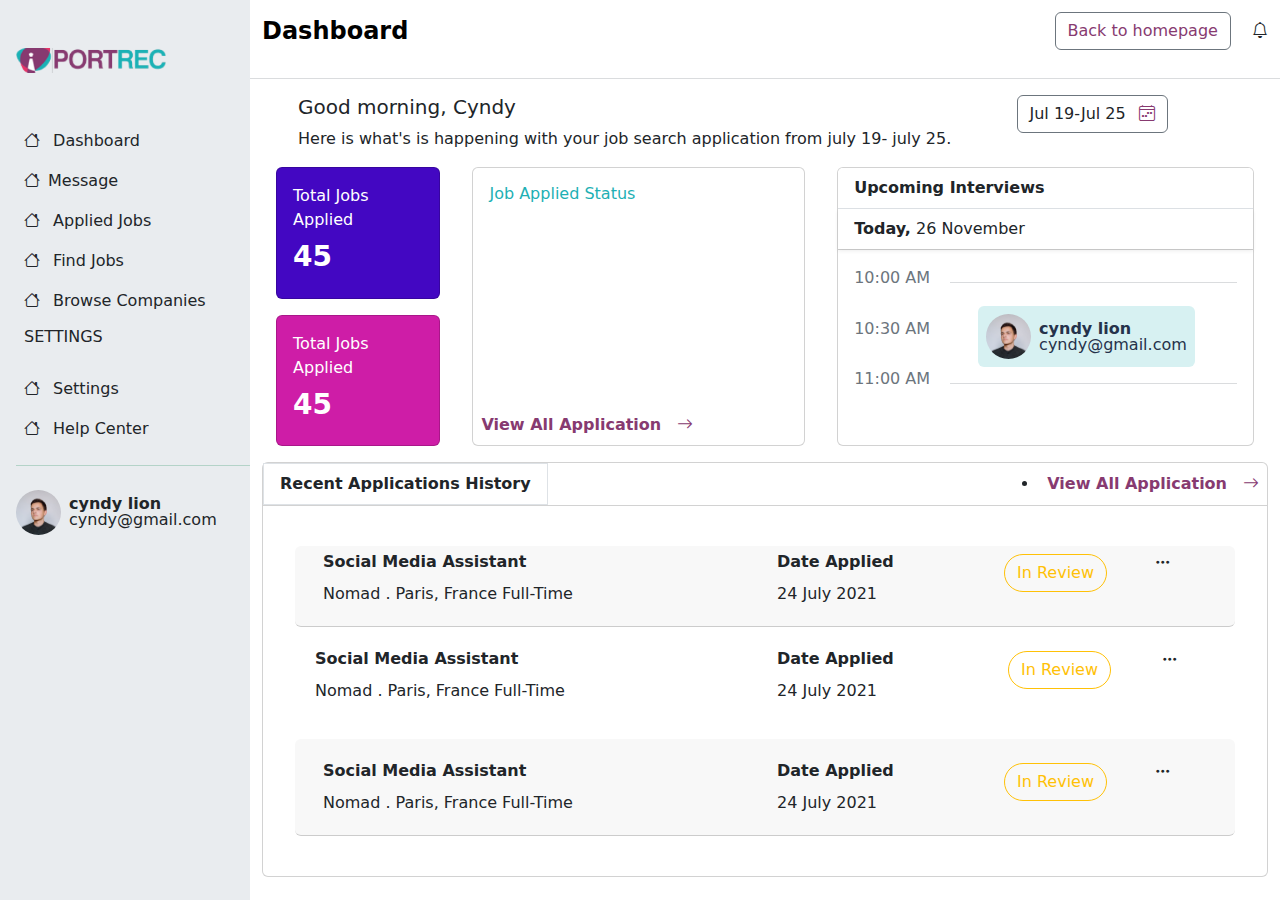
==== commit 3f1a2280: "portrec dashboard" ====
--- a/index.html
+++ b/index.html
@@ -10,9 +10,8 @@
       rel="stylesheet"
       href="https://cdn.jsdelivr.net/npm/bootstrap-icons@1.11.3/font/bootstrap-icons.min.css"
     />
-    <link rel="stylesheet" href="./style.css">
+    <link rel="stylesheet" href="./style.css" />
   </head>
- 
 
   <body>
     <div class="wrapper">
@@ -76,294 +75,356 @@
           />
           <div class="lh-1 ps-2">
             <span class="fw-bold">cyndy lion</span>
-            <span><a class="nav-link ">cyndy@gmail.com</a></span>
+            <span><a class="nav-link">cyndy@gmail.com</a></span>
           </div>
         </div>
       </div>
 
       <main class="main">
-
-        
-            <div class="container top">
-                <div class="row my-4 mx-4">
-                  <div class="col-md-9">
-                    <h1 class="fs-4 navbar-brand">Dashboard</h1>
-                  </div>
-                  <div class="col-md-3  top-right ">
-                    <a class="btn border-secondary " href="./landingpage.html" type="button">
-                      Back to homepage
-                    </a>
-                    <i class="bi bi-bell ps-3"></i>
-                  </div>
-                 
-                </div>
-                
-                <div class="col-md-3  ">
-                <button class="btn btn-primary toggle" type="button" data-bs-toggle="offcanvas" data-bs-target="#staticBackdrop" aria-controls="staticBackdrop">
-                    <i class="bi bi-list"></i>
-                  </button>
+        <div class="top">
+          <nav class="navbar navbar-expand-lg">
+            <div class="container-fluid">
+              <a class="navbar-brand fs-4 fw-bold">Dashboard</a>
+
+              <div class="top-right">
+                <a
+                  class="btn border-secondary"
+                  href="./landingpage.html"
+                  type="button"
+                >
+                  Back to homepage
+                </a>
+                <i class="bi bi-bell ps-3"></i>
+              </div>
+            </div>
+          </nav>
+
+          <div class="col-md-3">
+            <button
+              class="btn btn-primary toggle"
+              type="button"
+              data-bs-toggle="offcanvas"
+              data-bs-target="#staticBackdrop"
+              aria-controls="staticBackdrop"
+            >
+              <i class="bi bi-list"></i>
+            </button>
+
+            <div
+              class="offcanvas offcanvas-start"
+              data-bs-backdrop="static"
+              tabindex="-1"
+              id="staticBackdrop"
+              aria-labelledby="staticBackdropLabel"
+            >
+              <div class="offcanvas-header">
+                <img
+                  src="./images/site_logo_1600674075 1.png"
+                  class="offcanvas-title img"
+                  id="staticBackdropLabel"
+                />
+                <button
+                  type="button"
+                  class="btn-close"
+                  data-bs-dismiss="offcanvas"
+                  aria-label="Close"
+                ></button>
+              </div>
+              <div class="offcanvas-body">
+                <div class="mt-5 ps-2">
+                  <ul class="navbar-nav">
+                    <li class="nav-item">
+                      <a href="#" class="nav-link anchor text-capitalize"
+                        ><i class="bi bi-house pe-2"></i> Dashboard</a
+                      >
+                    </li>
+                    <li class="nav-item">
+                      <a href="#" class="nav-link anchor text-capitalize"
+                        ><i class="bi bi-house pe-2"></i>Message</a
+                      >
+                    </li>
+                    <li class="nav-item">
+                      <a href="#" class="nav-link anchor text-capitalize"
+                        ><i class="bi bi-house pe-2"></i> applied jobs</a
+                      >
+                    </li>
+                    <li class="nav-item">
+                      <a href="#" class="nav-link anchor text-capitalize"
+                        ><i class="bi bi-house pe-2"></i> find jobs</a
+                      >
+                    </li>
+                    <li class="nav-item">
+                      <a href="#" class="nav-link anchor text-capitalize"
+                        ><i class="bi bi-house pe-2"></i> browse companies</a
+                      >
+                    </li>
+                  </ul>
+                  <p class="text-uppercase py-1">settings</p>
+                  <ul class="navbar-nav mb-2">
+                    <li class="nav-item">
+                      <a href="#" class="nav-link anchor text-capitalize"
+                        ><i class="bi bi-house pe-2"></i> settings</a
+                      >
+                    </li>
+                    <li class="nav-item">
+                      <a href="#" class="nav-link anchor text-capitalize"
+                        ><i class="bi bi-house pe-2"></i> help center</a
+                      >
+                    </li>
+                  </ul>
+                </div>
+                <hr class="text-success w-100" />
+                <a
+                  class="btn border-secondary"
+                  href="./landingpage.html"
+                  type="button"
+                >
+                  Back to homepage
+                </a>
+                <i class="bi bi-bell ps-3"></i>
+                <div class="d-flex align-items-center mt-4">
+                  <img
+                    src="./images/alex-suprun-ZHvM3XIOHoE-unsplash 1.png"
+                    alt="img"
+                    class="img-fluid rounded-circle"
+                  />
+                  <div class="lh-1 ps-2">
+                    <span class="fw-bold">cyndy lion</span>
+                    <span><a class="nav-link">cyndy@gmail.com</a></span>
+                  </div>
+                </div>
+              </div>
+            </div>
+          </div>
+        </div>
+
+        <hr class="text-secondary" />
+
+        <div class="container">
+          <div class="row mx-4">
+            <div class="col-md-9">
+              <h3 class="fs-5">Good morning, Cyndy</h3>
+              <p class="fw-light">
+                Here is what's is happening with your job search application
+                from july 19- july 25.
+              </p>
+            </div>
+            <div class="col-md-3">
+              <button
+                class="btn border-secondary border text-dark"
+                type="button"
+              >
+                Jul 19-Jul 25 <i class="bi bi-calendar4-week ps-2"></i>
+              </button>
+            </div>
+          </div>
+        </div>
+
+        <div class="container">
+          <div class="row g-1 justify-content-around">
+            <div class="col-md-2">
+              <div class="card text-white top-div">
+                <div class="card-body">
+                  <p class="text-capitalize card-title">total jobs applied</p>
+                  <h3 class="fw-bold">45</h3>
+                </div>
+              </div>
+
+              <div class="card  text-white down-div mt-3">
+                <div class="card-body">
+                  <p class="text-capitalize card-title">total jobs applied</p>
+                  <h3 class="fw-bold">45</h3>
+                </div>
+              </div>
+            </div>
+            <div class="col-md-4">
+              <div class="card h-100">
+                <div class="card-body">
+                  <h6 class="h6 text-capitalize text-shadow">
+                    job applied status
+                  </h6>
+                  <div class="doughnut-chart">
+                    <canvas id="myChart"></canvas>
+                  </div>
+                </div>
+                <a href="" class="text-capitalize nav-link a fw-bold p-2"
+                  >view all application<i class="bi bi-arrow-right ps-3"></i
+                ></a>
+              </div>
+            </div>
+            <div class="col-md-5">
+              <div class="card h-100">
+                <ul class="list-group list-group-flush">
+                  <li class="list-group-item fw-bold text-capitalize">
+                    upcoming interviews
+                  </li>
+                  <li class="list-group-item text-capitalize shadow-sm">
+                    <span class="fw-bold">today,</span> 26 november
+                  </li>
+                </ul>
+                <div class="card-body">
+                  <div class="d-flex text-secondary justify-content-between">
+                    <p class="text-uppercase">10:00 am</p>
+
+                    <hr class="w-75" />
+                  </div>
+                  <div
+                    class="d-flex text-secondary align-items-center justify-content-round"
+                  >
+                    <p class="text-uppercase">10:30 am</p>
+                    <div
+                      class="d-flex align-items-center ms-5 timer-box p-2 rounded"
+                    >
+                      <img
+                        src="./images/alex-suprun-ZHvM3XIOHoE-unsplash 1.png"
+                        alt="img"
+                        class="img-fluid rounded-circle"
+                      />
+                      <div class="lh-1 ps-2">
+                        <span class="fw-bold">cyndy lion</span>
+                        <span><a class="nav-link">cyndy@gmail.com</a></span>
+                      </div>
+                    </div>
+                  </div>
+                  <div class="d-flex text-secondary justify-content-between">
+                    <p class="text-uppercase">11:00 am</p>
+
+                    <hr class="w-75" />
+                  </div>
+                </div>
+              </div>
+            </div>
+          </div>
+        </div>
+        <div class="container mt-3">
+          <div class="row">
+            <div class="col-md-12">
+              <div class="card h-100">
+                <ul class="list-group list-group-flush">
+                  <div class="d-flex justify-content-between align-items-center">
+                    <li class="list-group-item fw-bold text-capitalize">
+                      Recent Applications History
+                    </li>
+                    <li class="list-group-flush">
+                      <a
+                      href=""
+                      class="text-capitalize nav-link a fw-bold p-2 text-end"
+                      >view all application<i class="bi bi-arrow-right ps-3"></i
+                    ></a>
+                    </li>
+                  </div>
+                </ul>
+                <div class="card-body">
                   
-                  <div class="offcanvas offcanvas-start" data-bs-backdrop="static" tabindex="-1" id="staticBackdrop" aria-labelledby="staticBackdropLabel">
-                    <div class="offcanvas-header">
-                      <img src="./images/site_logo_1600674075 1.png" class="offcanvas-title  img" id="staticBackdropLabel">
-                      <button type="button" class="btn-close" data-bs-dismiss="offcanvas" aria-label="Close"></button>
-                    </div>
-                    <div class="offcanvas-body">
-                        <div class="mt-5 ps-2">
-                            <ul class="navbar-nav">
-                              <li class="nav-item">
-                                <a href="#" class="nav-link anchor text-capitalize"
-                                  ><i class="bi bi-house pe-2"></i> Dashboard</a
-                                >
-                              </li>
-                              <li class="nav-item">
-                                <a href="#" class="nav-link anchor text-capitalize"
-                                  ><i class="bi bi-house pe-2"></i>Message</a
-                                >
-                              </li>
-                              <li class="nav-item">
-                                <a href="#" class="nav-link anchor text-capitalize"
-                                  ><i class="bi bi-house pe-2"></i> applied jobs</a
-                                >
-                              </li>
-                              <li class="nav-item">
-                                <a href="#" class="nav-link anchor text-capitalize"
-                                  ><i class="bi bi-house pe-2"></i> find jobs</a
-                                >
-                              </li>
-                              <li class="nav-item">
-                                <a href="#" class="nav-link anchor text-capitalize"
-                                  ><i class="bi bi-house pe-2"></i> browse companies</a
-                                >
-                              </li>
-                            </ul>
-                            <p class="text-uppercase py-1">settings</p>
-                            <ul class="navbar-nav mb-2">
-                              <li class="nav-item">
-                                <a href="#" class="nav-link anchor text-capitalize"
-                                  ><i class="bi bi-house pe-2"></i> settings</a
-                                >
-                              </li>
-                              <li class="nav-item">
-                                <a href="#" class="nav-link anchor text-capitalize"
-                                  ><i class="bi bi-house pe-2"></i> help center</a
-                                >
-                              </li>
-                            </ul>
-                          </div>
-                          <hr class="text-success w-100" />
-                          <a class="btn border-secondary " href="./landingpage.html" type="button">
-                            Back to homepage
-                          </a>
-                          <i class="bi bi-bell ps-3"></i>
-                          <div class="d-flex align-items-center mt-4">
-                            <img
-                              src="./images/alex-suprun-ZHvM3XIOHoE-unsplash 1.png"
-                              alt="img"
-                              class="img-fluid rounded-circle"
-                            />
-                            <div class="lh-1 ps-2">
-                              <span class="fw-bold">cyndy lion</span>
-                              <span><a class="nav-link ">cyndy@gmail.com</a></span>
+                  <div class="card-header mx-3 my-4 rounded lh-1">
+                    <div class="container">
+                      <div class="row">
+                        <div class="col-md-6">
+                          <div class="">
+                            <div>
+                              <p class="fw-bold">Social Media Assistant</p>
+                              <p class="fw-light text-capitalize">
+                                nomad . paris, france full-time
+                              </p>
                             </div>
                           </div>
+                        </div>
+  
+                        <div class="col-md-3">
+                          <p class="fw-bold text-capitalize">date applied</p>
+                          <span class="fw-light text-capitalize"
+                            >24 july 2021</span
+                          >
+                        </div>
+                        <div class="col-md-2">
+                          <button
+                            class="btn text-warning border-warning text-capitalize rounded-pill"
+                          >
+                            in review
+                          </button>
+                        </div>
+                        <div class="col-md-1">
+                          <i class="bi bi-three-dots"></i>
+                        </div>
+                      </div>
                     </div>
                   </div>
-              </div>
-              </div>
-        
-        <hr class="text-secondary">
-
-      <div class="container">
-        <div class="row mx-4">
-            <div class="col-md-9">
-                <h3 class="fs-5">Good morning, Cyndy</h3>
-                <p class="fw-light">Here is what's is happening with your job search application  from july 19- july 25.</p>
-            </div>
-            <div class="col-md-3 ">
-                <button class="btn border-secondary border text-dark" type="button">Jul 19-Jul 25 <i class="bi bi-calendar4-week ps-2 "></i></button>
-
-            </div>
-        </div>
-      </div>
-
-      <div class="container mt-3">
-        <div class="row g-3 ms-4">
-            <div class="col-md-2">
-                <div class="card ps-2 text-white top-div">
-                    <p class=" text-capitalize">total jobs applied</p>
-                    <h1 class="fw-bold">45</h1>
-                </div>
-                
-                    <div class="card ps-2 text-white  down-div  mt-3">
-                        <p class=" text-capitalize">total jobs applied</p>
-                        <h1 class="fw-bold">45</h1>
-                    </div>
-                
-            </div>
-            <div class="col-md-4">
-                <div class="card">
-                    <h6 class="h6 text-capitalize  pt-3 text-shadow ps-2">job applied status</h6>
-                    <div class="doughnut-chart">
-                        <canvas id="myDoughnutChart" width="150" height="150"></canvas>
-
-                    </div>
-                    <a href="" class="text-capitalize nav-link a fw-bold p-2">view all application<i class="bi bi-arrow-right ps-3"></i></a>
-                </div>
-            </div>
-            <div class="col-md-5">
-                <div class="card">
-                    <ul class="list-group list-group-flush">
-                        <li class="list-group-item fw-bold text-capitalize">upcoming interviews</li>
-                        <li class="list-group-item text-capitalize shadow-sm"><span class="fw-bold ">today,</span> 26 november</li>
-                    </ul>
-                    <div class="d-flex text-secondary align-items-center justify-content-round">
-                        <p class="text-uppercase">10:00 am</p>
-
-                        <hr>
-                        
-                    </div>
-                    <div class="d-flex text-secondary align-items-center justify-content-round">
-                        <p class="text-uppercase">10:30 am</p>
-                        <div class="d-flex align-items-center ms-5 timer-box p-2 rounded">
-                            <img
-                              src="./images/alex-suprun-ZHvM3XIOHoE-unsplash 1.png"
-                              alt="img"
-                              class="img-fluid rounded-circle"
-                            />
-                            <div class="lh-1 ps-2 ">
-                              <span class="fw-bold">cyndy lion</span>
-                              <span><a class="nav-link">cyndy@gmail.com</a></span>
+                  <div class="card-text mx-4 rounded lh-1">
+                    <div class="container">
+                      <div class="row">
+                        <div class="col-md-6">
+                          <div class="d-flex">
+                            <div>
+                              <p class="fw-bold">Social Media Assistant</p>
+                              <p class="fw-light text-capitalize">
+                                nomad . paris, france full-time
+                              </p>
                             </div>
                           </div>
-                        
+                        </div>
+  
+                        <div class="col-md-3">
+                          <p class="fw-bold text-capitalize">date applied</p>
+                          <span class="fw-light text-capitalize"
+                            >24 july 2021</span
+                          >
+                        </div>
+                        <div class="col-md-2">
+                          <button
+                            class="btn text-warning border-warning text-capitalize rounded-pill"
+                          >
+                            in review
+                          </button>
+                        </div>
+                        <div class="col-md-1">
+                          <i class="bi bi-three-dots"></i>
+                        </div>
+                      </div>
                     </div>
-                    <div class="d-flex text-secondary align-items-center justify-content-round">
-                        <p class="text-uppercase">11:00 am</p>
-
-                        <hr>
-                        
+                  </div>
+  
+                  <div class="card-header mx-3 my-4 rounded lh-1">
+                    <div class="container">
+                      <div class="row pt-3">
+                        <div class="col-md-6">
+                          <div class="d-flex">
+                            <div>
+                              <p class="fw-bold">Social Media Assistant</p>
+                              <p class="fw-light text-capitalize">
+                                nomad . paris, france full-time
+                              </p>
+                            </div>
+                          </div>
+                        </div>
+  
+                        <div class="col-md-3">
+                          <p class="fw-bold text-capitalize">date applied</p>
+                          <span class="fw-light text-capitalize"
+                            >24 july 2021</span
+                          >
+                        </div>
+                        <div class="col-md-2">
+                          <button
+                            class="btn text-warning border-warning text-capitalize rounded-pill"
+                          >
+                            in review
+                          </button>
+                        </div>
+                        <div class="col-md-1">
+                          <i class="bi bi-three-dots"></i>
+                        </div>
+                      </div>
                     </div>
-                </div>
-            </div>
-        </div>
-      </div>
-       <div class="container mt-3">
-        <div class="row ms-4">
-            <div class="col-md-12">
-                <div class="card">
-                   
-                    <ul class="list-group list-group-flush ">
-                        <div class="d-flex justify-content-between ">
-                        <li class="list-group-item fw-bold text-capitalize">Recent Applications History</li>
-                        <a href="" class="text-capitalize nav-link a fw-bold p-2 text-end">view all application<i class="bi bi-arrow-right ps-3"></i></a>
-                    </div>
-                      </ul>
-                   <div class="card-header mx-3 my-4 rounded lh-1 ">
-                    <div class="container">
-                        <div class="row">
-                            <div class="col-md-6">
-                                <div class="d-flex">
-
-                                    <div>
-                                        <p class="fw-bold">Social Media Assistant</p>
-                                        <p class="fw-light text-capitalize">nomad . paris, france full-time</p>
-                                    </div>
-                                </div>
-                            </div>
-
-                            <div class="col-md-3">
-                                <p class="fw-bold text-capitalize">date applied</p>
-                                <span class="fw-light text-capitalize">24 july 2021</span>
-                            </div>
-                            <div class="col-md-2">
-                                <button class="btn text-warning border-warning text-capitalize rounded-pill">in review</button>
-                            </div>
-                            <div class="col-md-1">
-                                <i class="bi bi-three-dots"></i>
-                            </div>
-                        </div>
-                    </div>
-                   </div>
-                   <div class="card-text mx-4  rounded lh-1 ">
-                    <div class="container">
-                        <div class="row">
-                            <div class="col-md-6">
-                                <div class="d-flex">
-
-                                    <div>
-                                        <p class="fw-bold">Social Media Assistant</p>
-                                        <p class="fw-light text-capitalize">nomad . paris, france full-time</p>
-                                    </div>
-                                </div>
-                            </div>
-
-                            <div class="col-md-3">
-                                <p class="fw-bold text-capitalize">date applied</p>
-                                <span class="fw-light text-capitalize">24 july 2021</span>
-                            </div>
-                            <div class="col-md-2">
-                                <button class="btn text-warning border-warning text-capitalize rounded-pill">in review</button>
-                            </div>
-                            <div class="col-md-1">
-                                <i class="bi bi-three-dots"></i>
-                            </div>
-                        </div>
-                    </div>
-                   </div>
-
-                   <div class="card-header mx-3 my-4 rounded lh-1 ">
-                    <div class="container ">
-                        <div class="row pt-3">
-                            <div class="col-md-6">
-                                <div class="d-flex">
-
-                                    <div>
-                                        <p class="fw-bold">Social Media Assistant</p>
-                                        <p class="fw-light text-capitalize">nomad . paris, france full-time</p>
-                                    </div>
-                                </div>
-                            </div>
-
-                            <div class="col-md-3">
-                                <p class="fw-bold text-capitalize">date applied</p>
-                                <span class="fw-light text-capitalize">24 july 2021</span>
-                            </div>
-                            <div class="col-md-2">
-                                <button class="btn text-warning border-warning text-capitalize rounded-pill">in review</button>
-                            </div>
-                            <div class="col-md-1">
-                                <i class="bi bi-three-dots"></i>
-                            </div>
-                        </div>
-                    </div>
-                   </div>
-                </div>
-            </div>
-        </div>
-       </div>
-       
+                  </div>
+                </div>
+              </div>
+            </div>
+          </div>
+        </div>
       </main>
     </div>
-    <script src="./js/doc.js">
-        // Get the context of the canvas element we want to select
-  var ctx = document.getElementById("myDoughnutChart").getContext("3d");
-
-// Create the data for the chart
-var data = {
-  labels: ["Red", "Blue", "Yellow"],
-  datasets: [{
-    data: [300, 50, 100],
-    backgroundColor: ["#FF6384", "#1EB0B4", "#FFCE56"],
-    hoverBackgroundColor: ["#FF6384", "#1EB0B4", "#FFCE56"]
-  }]
-};
-
-// Create the doughnut chart
-var myDoughnutChart = new Chart(ctx, {
-  type: 'doughnut',
-  data: data
-});
-    </script>
+    <script src="./js/doc.js"></script>
+
+    
   </body>
 </html>
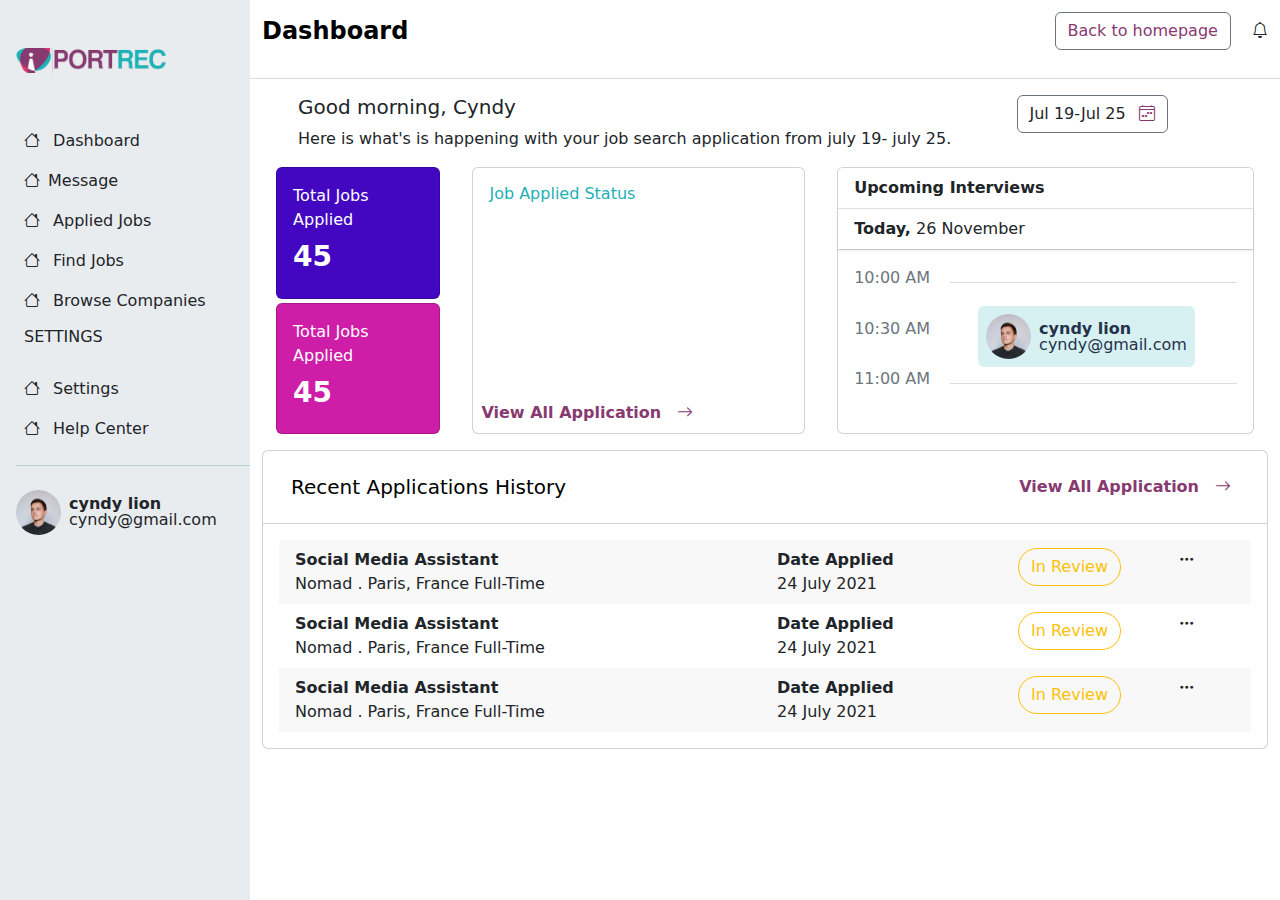
==== commit b2748441: "portrec dashboard" ====
--- a/index.html
+++ b/index.html
@@ -223,17 +223,19 @@
         <div class="container">
           <div class="row g-1 justify-content-around">
             <div class="col-md-2">
-              <div class="card text-white top-div">
-                <div class="card-body">
-                  <p class="text-capitalize card-title">total jobs applied</p>
-                  <h3 class="fw-bold">45</h3>
-                </div>
-              </div>
-
-              <div class="card  text-white down-div mt-3">
-                <div class="card-body">
-                  <p class="text-capitalize card-title">total jobs applied</p>
-                  <h3 class="fw-bold">45</h3>
+              <div class="card h-100 border-0">
+                <div class="card h-50 text-white top-div">
+                  <div class="card-body">
+                    <p class="text-capitalize card-title">total jobs applied</p>
+                    <h3 class="fw-bold">45</h3>
+                  </div>
+                </div>
+
+                <div class="card h-50 text-white down-div mt-1">
+                  <div class="card-body">
+                    <p class="text-capitalize card-title">total jobs applied</p>
+                    <h3 class="fw-bold">45</h3>
+                  </div>
                 </div>
               </div>
             </div>
@@ -296,123 +298,112 @@
             </div>
           </div>
         </div>
+
         <div class="container mt-3">
           <div class="row">
             <div class="col-md-12">
               <div class="card h-100">
-                <ul class="list-group list-group-flush">
-                  <div class="d-flex justify-content-between align-items-center">
-                    <li class="list-group-item fw-bold text-capitalize">
-                      Recent Applications History
-                    </li>
-                    <li class="list-group-flush">
+                <div class="card-header bg-transparent">
+                  <nav class="navbar">
+                    <div class="container-fluid">
+                      <a class="navbar-brand">Recent Applications History</a>
                       <a
-                      href=""
-                      class="text-capitalize nav-link a fw-bold p-2 text-end"
-                      >view all application<i class="bi bi-arrow-right ps-3"></i
-                    ></a>
-                    </li>
-                  </div>
-                </ul>
+                        href=""
+                        class="text-capitalize nav-link a fw-bold p-2 text-end"
+                        >view all application<i
+                          class="bi bi-arrow-right ps-3"
+                        ></i
+                      ></a>
+                    </div>
+                  </nav>
+                </div>
                 <div class="card-body">
-                  
-                  <div class="card-header mx-3 my-4 rounded lh-1">
-                    <div class="container">
-                      <div class="row">
-                        <div class="col-md-6">
-                          <div class="">
-                            <div>
-                              <p class="fw-bold">Social Media Assistant</p>
-                              <p class="fw-light text-capitalize">
-                                nomad . paris, france full-time
-                              </p>
-                            </div>
-                          </div>
-                        </div>
-  
-                        <div class="col-md-3">
-                          <p class="fw-bold text-capitalize">date applied</p>
-                          <span class="fw-light text-capitalize"
-                            >24 july 2021</span
-                          >
-                        </div>
-                        <div class="col-md-2">
-                          <button
-                            class="btn text-warning border-warning text-capitalize rounded-pill"
-                          >
-                            in review
-                          </button>
-                        </div>
-                        <div class="col-md-1">
-                          <i class="bi bi-three-dots"></i>
-                        </div>
+                  <div class="card-header border-0">
+                    <div class="row">
+                      <div class="col-md-6">
+                        <span class="fw-bold">Social Media Assistant</span
+                        ><br />
+                        <span class="fw-light text-capitalize">
+                          nomad . paris, france full-time</span
+                        >
+                      </div>
+                      <div class="col-md-3">
+                        <span class="fw-bold text-capitalize">date applied</span
+                        ><br />
+                        <span class="fw-light text-capitalize"
+                          >24 july 2021</span
+                        >
+                      </div>
+
+                      <div class="col-md-2">
+                        <button
+                          class="btn text-warning border-warning text-capitalize rounded-pill"
+                        >
+                          in review
+                        </button>
+                      </div>
+                      <div class="col-md-1">
+                        <i class="bi bi-three-dots"></i>
                       </div>
                     </div>
                   </div>
-                  <div class="card-text mx-4 rounded lh-1">
-                    <div class="container">
-                      <div class="row">
-                        <div class="col-md-6">
-                          <div class="d-flex">
-                            <div>
-                              <p class="fw-bold">Social Media Assistant</p>
-                              <p class="fw-light text-capitalize">
-                                nomad . paris, france full-time
-                              </p>
-                            </div>
-                          </div>
-                        </div>
-  
-                        <div class="col-md-3">
-                          <p class="fw-bold text-capitalize">date applied</p>
-                          <span class="fw-light text-capitalize"
-                            >24 july 2021</span
-                          >
-                        </div>
-                        <div class="col-md-2">
-                          <button
-                            class="btn text-warning border-warning text-capitalize rounded-pill"
-                          >
-                            in review
-                          </button>
-                        </div>
-                        <div class="col-md-1">
-                          <i class="bi bi-three-dots"></i>
-                        </div>
+
+                  <div class="card-header bg-transparent border-0">
+                    <div class="row">
+                      <div class="col-md-6">
+                        <span class="fw-bold">Social Media Assistant</span
+                        ><br />
+                        <span class="fw-light text-capitalize">
+                          nomad . paris, france full-time</span
+                        >
+                      </div>
+                      <div class="col-md-3">
+                        <span class="fw-bold text-capitalize">date applied</span
+                        ><br />
+                        <span class="fw-light text-capitalize"
+                          >24 july 2021</span
+                        >
+                      </div>
+
+                      <div class="col-md-2">
+                        <button
+                          class="btn text-warning border-warning text-capitalize rounded-pill"
+                        >
+                          in review
+                        </button>
+                      </div>
+                      <div class="col-md-1">
+                        <i class="bi bi-three-dots"></i>
                       </div>
                     </div>
                   </div>
-  
-                  <div class="card-header mx-3 my-4 rounded lh-1">
-                    <div class="container">
-                      <div class="row pt-3">
-                        <div class="col-md-6">
-                          <div class="d-flex">
-                            <div>
-                              <p class="fw-bold">Social Media Assistant</p>
-                              <p class="fw-light text-capitalize">
-                                nomad . paris, france full-time
-                              </p>
-                            </div>
-                          </div>
-                        </div>
-  
-                        <div class="col-md-3">
-                          <p class="fw-bold text-capitalize">date applied</p>
-                          <span class="fw-light text-capitalize"
-                            >24 july 2021</span
-                          >
-                        </div>
-                        <div class="col-md-2">
-                          <button
-                            class="btn text-warning border-warning text-capitalize rounded-pill"
-                          >
-                            in review
-                          </button>
-                        </div>
-                        <div class="col-md-1">
-                          <i class="bi bi-three-dots"></i>
-                        </div>
+
+                  <div class="card-header border-0">
+                    <div class="row">
+                      <div class="col-md-6">
+                        <span class="fw-bold">Social Media Assistant</span
+                        ><br />
+                        <span class="fw-light text-capitalize">
+                          nomad . paris, france full-time</span
+                        >
+                      </div>
+                      <div class="col-md-3">
+                        <span class="fw-bold text-capitalize">date applied</span
+                        ><br />
+                        <span class="fw-light text-capitalize"
+                          >24 july 2021</span
+                        >
+                      </div>
+
+                      <div class="col-md-2">
+                        <button
+                          class="btn text-warning border-warning text-capitalize rounded-pill"
+                        >
+                          in review
+                        </button>
+                      </div>
+                      <div class="col-md-1">
+                        <i class="bi bi-three-dots"></i>
                       </div>
                     </div>
                   </div>
@@ -424,7 +415,5 @@
       </main>
     </div>
     <script src="./js/doc.js"></script>
-
-    
   </body>
 </html>
